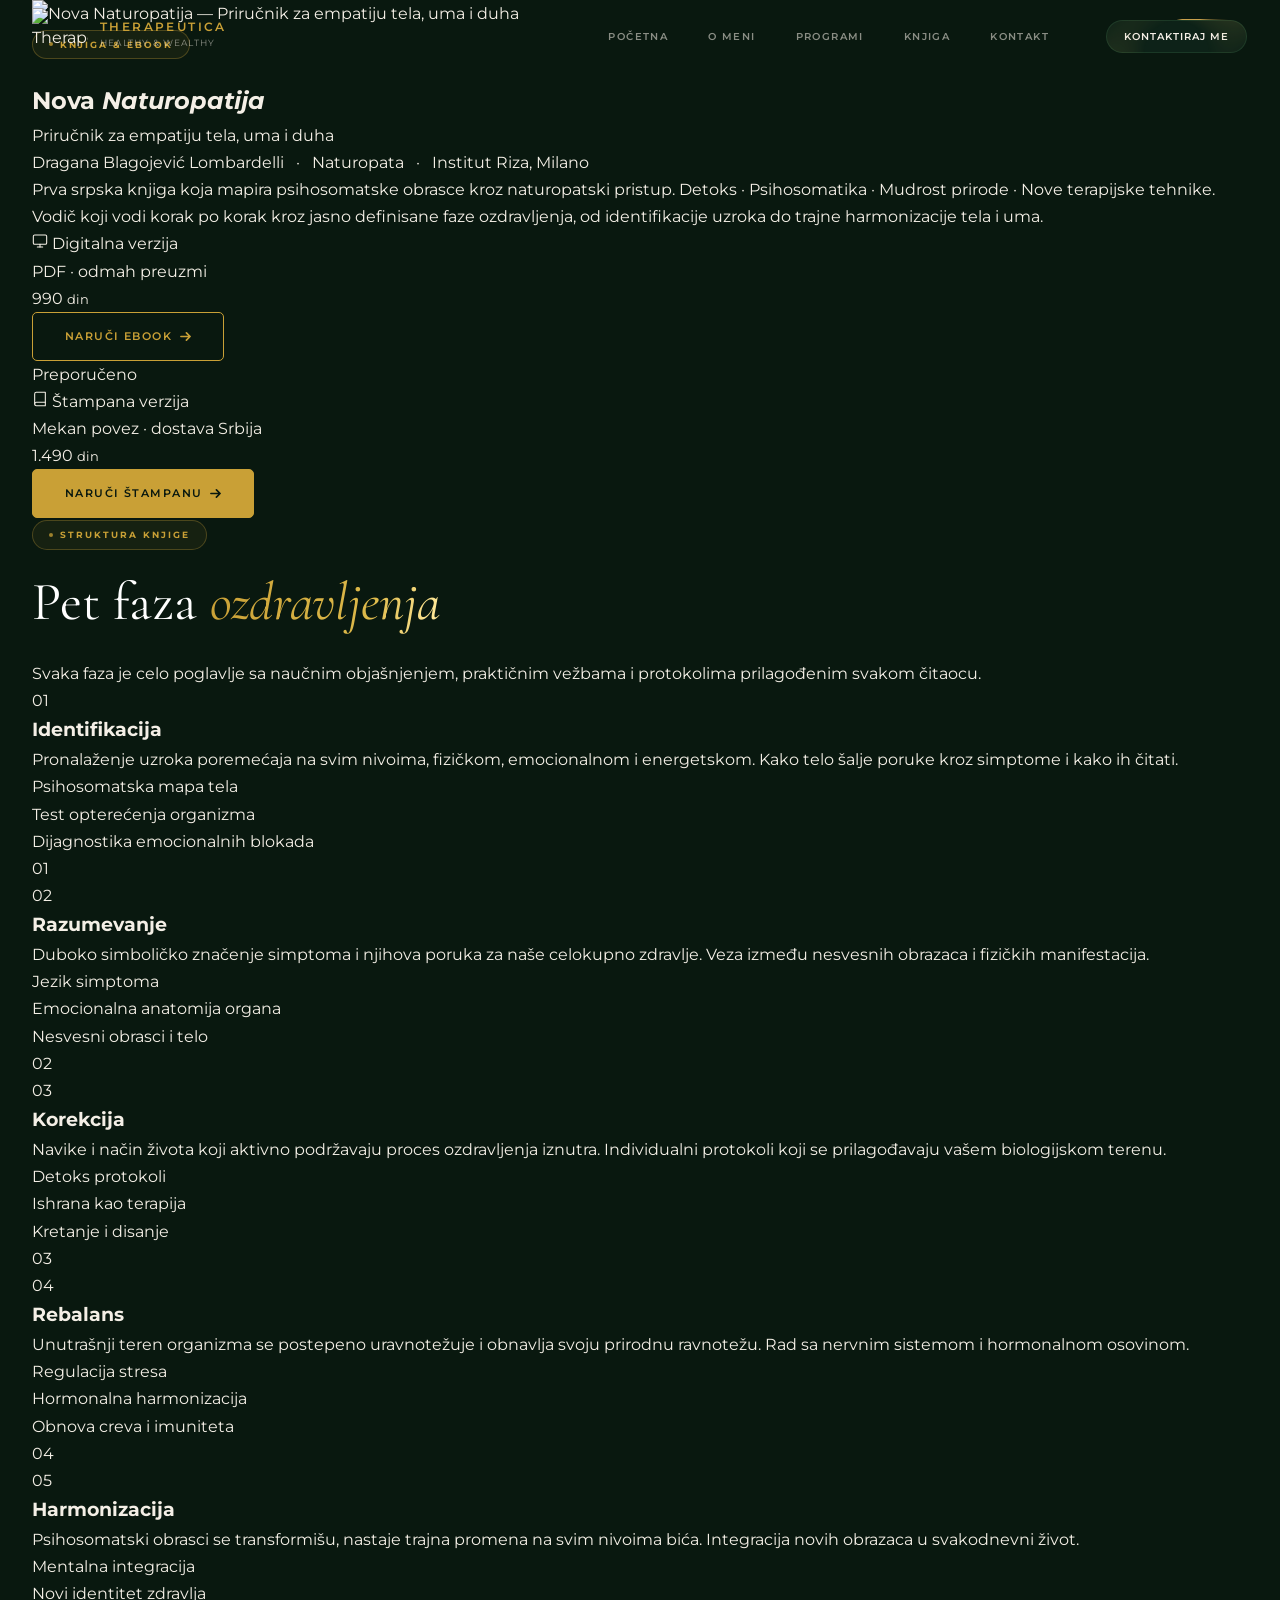
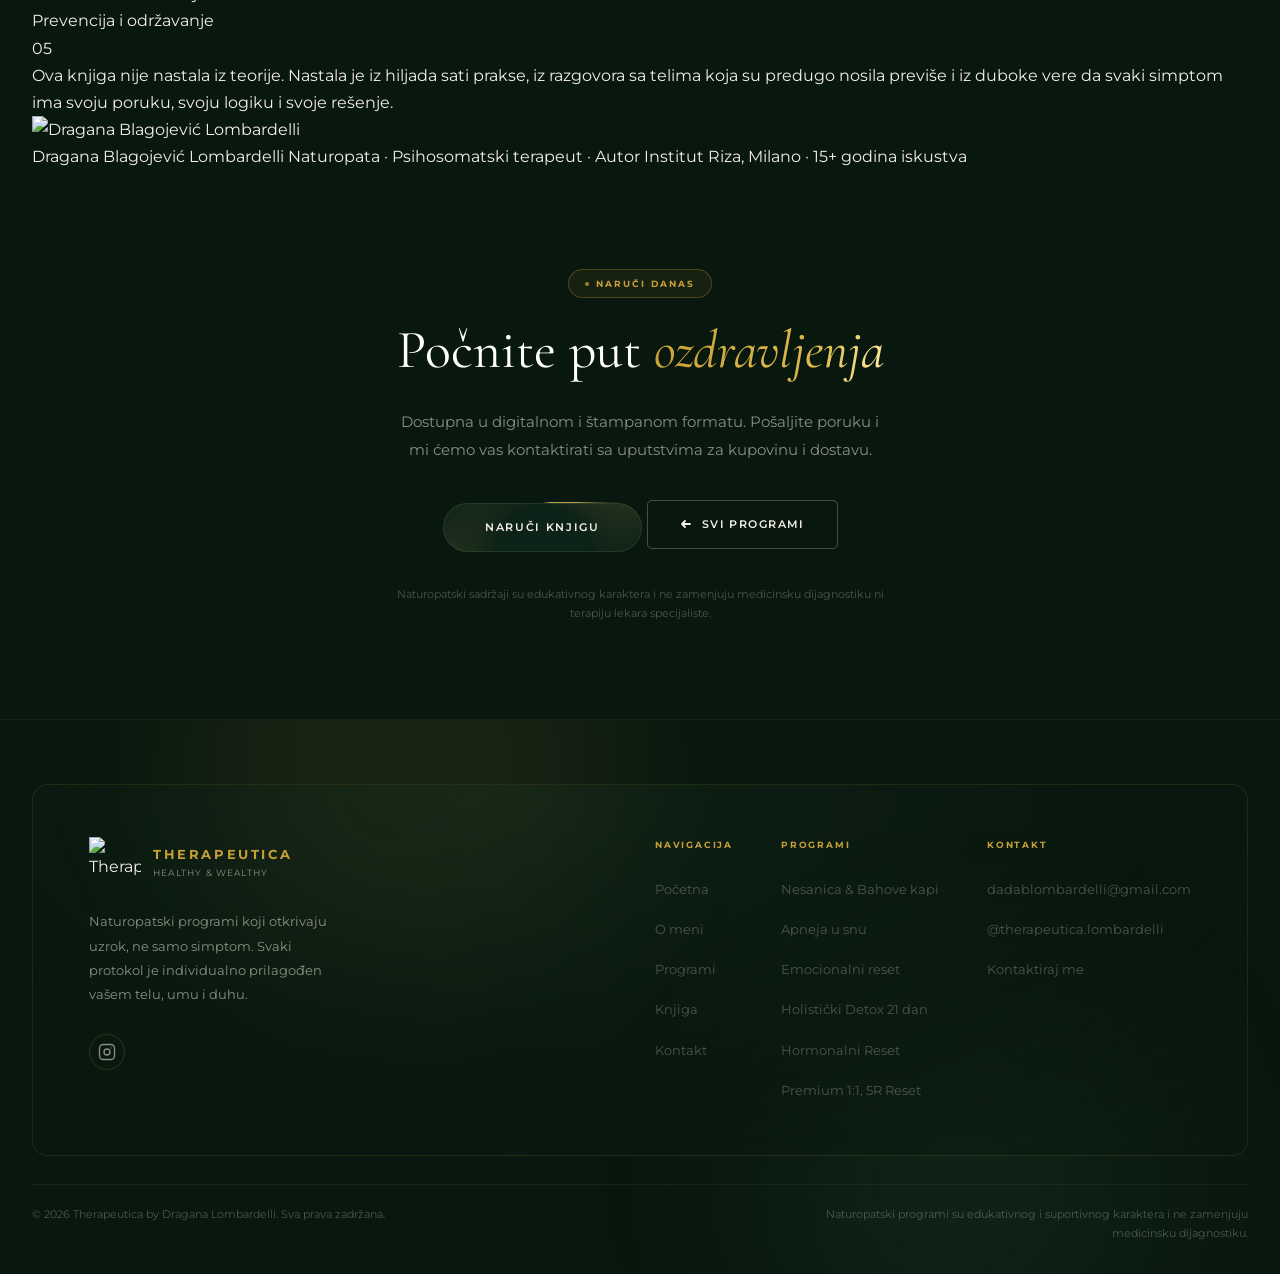
==== knjiga.html @ 49763561 "Delfi link za stampanu knjigu, CTA dugmad za zakazivanje seanse, staticni hero naslov - Dugme "Naruc" ====
<!DOCTYPE html>
<html lang="sr">
<head>
  <meta charset="UTF-8" />
  <meta name="viewport" content="width=device-width, initial-scale=1.0" />
  <title>Nova Naturopatija — Knjiga & Ebook | Therapeutica</title>
  <meta name="description" content="Nova Naturopatija — prva srpska knjiga o naturopatskom pristupu zdravlju. Priručnik za empatiju tela, uma i duha. Dostupna kao ebook (990 din) i štampana verzija (1490 din)." />
  <meta property="og:title" content="Nova Naturopatija — Knjiga & Ebook | Therapeutica" />
  <meta property="og:description" content="Prva srpska knjiga koja mapira psihosomatske obrasce kroz naturopatski pristup." />
  <meta property="og:image" content="assets/ebook-cover.png" />
  <link rel="preconnect" href="https://fonts.googleapis.com" />
  <link rel="preconnect" href="https://fonts.gstatic.com" crossorigin />
  <link href="https://fonts.googleapis.com/css2?family=Cormorant+Garamond:ital,wght@0,300;0,400;0,500;0,600;1,300;1,400;1,500&family=Montserrat:wght@300;400;500;600&display=swap" rel="stylesheet" />
  <link rel="stylesheet" href="css/style.css" />
  <link rel="stylesheet" href="css/knjiga.css" />
</head>
<body>

  <nav class="nav" id="nav">
    <div class="nav__inner">
      <a href="index.html" class="nav__brand">
        <img src="assets/logo.png" alt="Therapeutica" class="nav__logo" />
        <div class="nav__brand-text">
          <span class="nav__name">THERAPEUTICA</span>
          <span class="nav__sub">HEALTHY &amp; WEALTHY</span>
        </div>
      </a>
      <ul class="nav__links">
        <li><a href="index.html">Početna</a></li>
        <li><a href="o-meni.html">O meni</a></li>
        <li><a href="index.html#programi">Programi</a></li>
        <li><a href="knjiga.html" class="nav__active">Knjiga</a></li>
        <li><a href="kontakt.html">Kontakt</a></li>
      </ul>
      <a href="kontakt.html" class="btn--shiny nav__cta">
        <span>Kontaktiraj me</span>
        <svg class="btn-arr" width="12" height="12" viewBox="0 0 12 12" fill="none" stroke="currentColor" stroke-width="1.8" stroke-linecap="round" stroke-linejoin="round" aria-hidden="true"><path d="M1 6h10M7 2l4 4-4 4"/></svg>
      </a>
      <button class="hamburger" id="hamburger" aria-label="Otvori meni">
        <span></span><span></span><span></span>
      </button>
    </div>
    <div class="nav__mobile" id="mobileMenu">
      <ul>
        <li><a href="index.html">Početna</a></li>
        <li><a href="o-meni.html">O meni</a></li>
        <li><a href="index.html#programi">Programi</a></li>
        <li><a href="knjiga.html">Knjiga</a></li>
        <li><a href="kontakt.html">Kontakt</a></li>
      </ul>
      <a href="kontakt.html" class="btn--shiny" style="justify-content:center;width:100%;box-sizing:border-box;">
        <span>Kontaktiraj me</span>
        <svg class="btn-arr" width="12" height="12" viewBox="0 0 12 12" fill="none" stroke="currentColor" stroke-width="1.8" stroke-linecap="round" stroke-linejoin="round" aria-hidden="true"><path d="M1 6h10M7 2l4 4-4 4"/></svg>
      </a>
    </div>
  </nav>

  <!-- ══════════ HERO ══════════ -->
  <section class="knjiga-hero">
    <div class="knjiga-hero__bg" aria-hidden="true"></div>
    <div class="container">
      <div class="knjiga-hero__inner">

        <!-- Cover -->
        <div class="knjiga-hero__visual fade-up">
          <div class="knjiga-cover-wrap" id="knjigaCoverWrap">
            <div class="knjiga-cover-glow" aria-hidden="true"></div>
            <img src="assets/ebook-cover.png" alt="Nova Naturopatija — Priručnik za empatiju tela, uma i duha" class="knjiga-cover" />
            <div class="knjiga-cover-shine" aria-hidden="true"></div>
            <div class="knjiga-cover-spine" aria-hidden="true"></div>
          </div>
        </div>

        <!-- Text -->
        <div class="knjiga-hero__content fade-up">
          <span class="section-label">Knjiga &amp; Ebook</span>
          <h1 class="knjiga-hero__title">Nova <em>Naturopatija</em></h1>
          <p class="knjiga-hero__subtitle">Priručnik za empatiju tela, uma i duha</p>
          <p class="knjiga-hero__meta">Dragana Blagojević Lombardelli &ensp;·&ensp; Naturopata &ensp;·&ensp; Institut Riza, Milano</p>
          <p class="knjiga-hero__desc">
            Prva srpska knjiga koja mapira psihosomatske obrasce kroz naturopatski pristup.
            Detoks · Psihosomatika · Mudrost prirode · Nove terapijske tehnike.
            Vodič koji vodi korak po korak kroz jasno definisane faze ozdravljenja, od identifikacije uzroka do trajne harmonizacije tela i uma.
          </p>

          <div class="knjiga-hero__pricing">
            <div class="knjiga-price-card fade-up">
              <div class="knjiga-price-card__badge-empty"></div>
              <div class="knjiga-price-card__top">
                <svg width="16" height="16" viewBox="0 0 24 24" fill="none" stroke="currentColor" stroke-width="1.6" stroke-linecap="round" stroke-linejoin="round" aria-hidden="true"><rect x="2" y="3" width="20" height="14" rx="2"/><line x1="8" y1="21" x2="16" y2="21"/><line x1="12" y1="17" x2="12" y2="21"/></svg>
                <span>Digitalna verzija</span>
              </div>
              <div class="knjiga-price-card__format">PDF · odmah preuzmi</div>
              <div class="knjiga-price-card__amount">990 <small>din</small></div>
              <a href="kontakt.html" data-order="digital" class="btn btn--gold-outline">
                <span>Naruči ebook</span>
                <svg class="btn-arr" width="11" height="11" viewBox="0 0 12 12" fill="none" stroke="currentColor" stroke-width="1.8" stroke-linecap="round" stroke-linejoin="round"><path d="M1 6h10M7 2l4 4-4 4"/></svg>
              </a>
            </div>
            <div class="knjiga-price-card knjiga-price-card--print fade-up">
              <div class="knjiga-price-card__badge">Preporučeno</div>
              <div class="knjiga-price-card__top">
                <svg width="16" height="16" viewBox="0 0 24 24" fill="none" stroke="currentColor" stroke-width="1.6" stroke-linecap="round" stroke-linejoin="round" aria-hidden="true"><path d="M4 19.5A2.5 2.5 0 0 1 6.5 17H20"/><path d="M6.5 2H20v20H6.5A2.5 2.5 0 0 1 4 19.5v-15A2.5 2.5 0 0 1 6.5 2z"/></svg>
                <span>Štampana verzija</span>
              </div>
              <div class="knjiga-price-card__format">Mekan povez · dostava Srbija</div>
              <div class="knjiga-price-card__amount">1.490 <small>din</small></div>
              <a href="https://delfi.rs/knjige/242947-naturopatija-prirucnik-za-empatiju-tela-uma-i-duha-knjiga-delfi-knjizare.html" target="_blank" rel="noopener" class="btn btn--gold">
                <span>Naruči štampanu</span>
                <svg class="btn-arr" width="11" height="11" viewBox="0 0 12 12" fill="none" stroke="currentColor" stroke-width="1.8" stroke-linecap="round" stroke-linejoin="round"><path d="M1 6h10M7 2l4 4-4 4"/></svg>
              </a>
            </div>
          </div>
        </div>

      </div>
    </div>
  </section>

  <!-- ══════════ 5 FAZA ══════════ -->
  <section class="knjiga-phases">
    <div class="knjiga-phases__bg" aria-hidden="true"></div>
    <div class="container">
      <div class="knjiga-phases__head fade-up">
        <span class="section-label">Struktura knjige</span>
        <h2 class="section-h2">Pet faza <em>ozdravljenja</em></h2>
        <p class="knjiga-phases__desc">Svaka faza je celo poglavlje sa naučnim objašnjenjem, praktičnim vežbama i protokolima prilagođenim svakom čitaocu.</p>
      </div>
      <div class="knjiga-phases__grid">

        <div class="knjiga-phase-card fade-up">
          <div class="knjiga-phase-card__num">01</div>
          <div class="knjiga-phase-card__inner">
            <h3 class="knjiga-phase-card__title">Identifikacija</h3>
            <p class="knjiga-phase-card__desc">Pronalaženje uzroka poremećaja na svim nivoima, fizičkom, emocionalnom i energetskom. Kako telo šalje poruke kroz simptome i kako ih čitati.</p>
            <ul class="knjiga-phase-card__list">
              <li>Psihosomatska mapa tela</li>
              <li>Test opterećenja organizma</li>
              <li>Dijagnostika emocionalnih blokada</li>
            </ul>
          </div>
          <div class="knjiga-phase-card__wm" aria-hidden="true">01</div>
        </div>

        <div class="knjiga-phase-card fade-up">
          <div class="knjiga-phase-card__num">02</div>
          <div class="knjiga-phase-card__inner">
            <h3 class="knjiga-phase-card__title">Razumevanje</h3>
            <p class="knjiga-phase-card__desc">Duboko simboličko značenje simptoma i njihova poruka za naše celokupno zdravlje. Veza između nesvesnih obrazaca i fizičkih manifestacija.</p>
            <ul class="knjiga-phase-card__list">
              <li>Jezik simptoma</li>
              <li>Emocionalna anatomija organa</li>
              <li>Nesvesni obrasci i telo</li>
            </ul>
          </div>
          <div class="knjiga-phase-card__wm" aria-hidden="true">02</div>
        </div>

        <div class="knjiga-phase-card fade-up">
          <div class="knjiga-phase-card__num">03</div>
          <div class="knjiga-phase-card__inner">
            <h3 class="knjiga-phase-card__title">Korekcija</h3>
            <p class="knjiga-phase-card__desc">Navike i način života koji aktivno podržavaju proces ozdravljenja iznutra. Individualni protokoli koji se prilagođavaju vašem biologijskom terenu.</p>
            <ul class="knjiga-phase-card__list">
              <li>Detoks protokoli</li>
              <li>Ishrana kao terapija</li>
              <li>Kretanje i disanje</li>
            </ul>
          </div>
          <div class="knjiga-phase-card__wm" aria-hidden="true">03</div>
        </div>

        <div class="knjiga-phase-card fade-up">
          <div class="knjiga-phase-card__num">04</div>
          <div class="knjiga-phase-card__inner">
            <h3 class="knjiga-phase-card__title">Rebalans</h3>
            <p class="knjiga-phase-card__desc">Unutrašnji teren organizma se postepeno uravnotežuje i obnavlja svoju prirodnu ravnotežu. Rad sa nervnim sistemom i hormonalnom osovinom.</p>
            <ul class="knjiga-phase-card__list">
              <li>Regulacija stresa</li>
              <li>Hormonalna harmonizacija</li>
              <li>Obnova creva i imuniteta</li>
            </ul>
          </div>
          <div class="knjiga-phase-card__wm" aria-hidden="true">04</div>
        </div>

        <div class="knjiga-phase-card fade-up">
          <div class="knjiga-phase-card__num">05</div>
          <div class="knjiga-phase-card__inner">
            <h3 class="knjiga-phase-card__title">Harmonizacija</h3>
            <p class="knjiga-phase-card__desc">Psihosomatski obrasci se transformišu, nastaje trajna promena na svim nivoima bića. Integracija novih obrazaca u svakodnevni život.</p>
            <ul class="knjiga-phase-card__list">
              <li>Mentalna integracija</li>
              <li>Novi identitet zdravlja</li>
              <li>Prevencija i održavanje</li>
            </ul>
          </div>
          <div class="knjiga-phase-card__wm" aria-hidden="true">05</div>
        </div>

      </div>
    </div>
  </section>

  <!-- ══════════ O AUTORKI ══════════ -->
  <section class="knjiga-author">
    <div class="container">
      <div class="knjiga-author__inner fade-up">
        <div class="knjiga-author__quote">
          <p>Ova knjiga nije nastala iz teorije. Nastala je iz hiljada sati prakse, iz razgovora sa telima koja su predugo nosila previše i iz duboke vere da svaki simptom ima svoju poruku, svoju logiku i svoje rešenje.</p>
          <div class="knjiga-author__sig">
            <img src="assets/dragana.jpg" alt="Dragana Blagojević Lombardelli" class="knjiga-author__avatar" />
            <span class="knjiga-author__name">Dragana Blagojević Lombardelli</span>
            <span class="knjiga-author__role">Naturopata · Psihosomatski terapeut · Autor</span>
            <span class="knjiga-author__place">Institut Riza, Milano · 15+ godina iskustva</span>
          </div>
        </div>
      </div>
    </div>
  </section>

  <!-- ══════════ CTA ══════════ -->
  <section class="prog-cta">
    <div class="container">
      <div class="prog-cta__inner fade-up">
        <span class="section-label">Naruči danas</span>
        <h2 class="section-h2">Počnite put <em>ozdravljenja</em></h2>
        <p class="prog-cta__desc">Dostupna u digitalnom i štampanom formatu. Pošaljite poruku i mi ćemo vas kontaktirati sa uputstvima za kupovinu i dostavu.</p>
        <div class="knjiga-cta__btns">
          <a href="kontakt.html" data-order="digital" class="btn--shiny btn--shiny--cta">
            <span>Naruči knjigu</span>
            <svg class="btn-arr" width="12" height="12" viewBox="0 0 12 12" fill="none" stroke="currentColor" stroke-width="1.8" stroke-linecap="round" stroke-linejoin="round" aria-hidden="true"><path d="M1 6h10M7 2l4 4-4 4"/></svg>
          </a>
          <a href="index.html#programi" class="btn btn--ghost">
            <svg width="14" height="14" viewBox="0 0 14 14" fill="none" stroke="currentColor" stroke-width="1.8" stroke-linecap="round" stroke-linejoin="round"><path d="M10 7H2M5 4L2 7l3 3"/></svg>
            Svi programi
          </a>
        </div>
        <p class="prog-cta__disclaimer">Naturopatski sadržaji su edukativnog karaktera i ne zamenjuju medicinsku dijagnostiku ni terapiju lekara specijaliste.</p>
      </div>
    </div>
  </section>

  <footer class="footer">
    <div class="footer__blob footer__blob--1" aria-hidden="true"></div>
    <div class="footer__blob footer__blob--2" aria-hidden="true"></div>
    <div class="container">
      <div class="footer__glass fade-up">
        <div class="footer__brand-col">
          <a href="index.html" class="footer__brand-link">
            <img src="assets/logo.png" alt="Therapeutica" class="footer__logo" />
            <div>
              <p class="footer__brand-name">THERAPEUTICA</p>
              <p class="footer__brand-tag">HEALTHY &amp; WEALTHY</p>
            </div>
          </a>
          <p class="footer__desc">Naturopatski programi koji otkrivaju uzrok, ne samo simptom. Svaki protokol je individualno prilagođen vašem telu, umu i duhu.</p>
          <div class="footer__socials">
            <a href="https://instagram.com/therapeutica.lombardelli" target="_blank" rel="noopener" aria-label="Instagram">
              <svg width="18" height="18" viewBox="0 0 24 24" fill="none" stroke="currentColor" stroke-width="1.8" stroke-linecap="round" stroke-linejoin="round"><rect x="2" y="2" width="20" height="20" rx="5"/><circle cx="12" cy="12" r="4"/><circle cx="17.5" cy="6.5" r="0.8" fill="currentColor" stroke="none"/></svg>
            </a>
          </div>
        </div>
        <nav class="footer__nav">
          <div class="footer__col">
            <h5>Navigacija</h5>
            <ul>
              <li><a href="index.html">Početna</a></li>
              <li><a href="o-meni.html">O meni</a></li>
              <li><a href="index.html#programi">Programi</a></li>
              <li><a href="knjiga.html">Knjiga</a></li>
              <li><a href="kontakt.html">Kontakt</a></li>
            </ul>
          </div>
          <div class="footer__col">
            <h5>Programi</h5>
            <ul>
              <li><a href="programi/nesanica-bahove-kapi.html">Nesanica &amp; Bahove kapi</a></li>
              <li><a href="programi/apneja-u-snu.html">Apneja u snu</a></li>
              <li><a href="programi/emocionalni-reset.html">Emocionalni reset</a></li>
              <li><a href="programi/holisticki-detox-21-dan.html">Holistički Detox 21 dan</a></li>
              <li><a href="programi/hormonalni-reset.html">Hormonalni Reset</a></li>
              <li><a href="programi/premium-1na1-5r-reset.html">Premium 1:1, 5R Reset</a></li>
            </ul>
          </div>
          <div class="footer__col">
            <h5>Kontakt</h5>
            <ul>
              <li><a href="mailto:dadablombardelli@gmail.com">dadablombardelli@gmail.com</a></li>
              <li><a href="https://instagram.com/therapeutica.lombardelli" target="_blank" rel="noopener">@therapeutica.lombardelli</a></li>
              <li><a href="kontakt.html">Kontaktiraj me</a></li>
            </ul>
          </div>
        </nav>
      </div>
      <div class="footer__bottom">
        <p>© 2026 Therapeutica by Dragana Lombardelli. Sva prava zadržana.</p>
        <p class="footer__note">Naturopatski programi su edukativnog i suportivnog karaktera i ne zamenjuju medicinsku dijagnostiku.</p>
      </div>
    </div>
  </footer>

  <!-- ══════════ ORDER MODAL ══════════ -->
  <div id="orderModal" class="order-modal" role="dialog" aria-modal="true" aria-label="Naruči knjigu" aria-hidden="true">
    <div class="order-modal__overlay" id="orderOverlay"></div>
    <div class="order-modal__wrap">
      <div class="order-modal__card" id="orderCard">
        <div class="order-modal__grid" aria-hidden="true"></div>
        <span class="order-corner order-corner--tl" aria-hidden="true"></span>
        <span class="order-corner order-corner--tr" aria-hidden="true"></span>
        <span class="order-corner order-corner--br" aria-hidden="true"></span>
        <span class="order-corner order-corner--bl" aria-hidden="true"></span>
        <div class="order-beams" aria-hidden="true">
          <span class="order-beam order-beam--t"></span>
          <span class="order-beam order-beam--r"></span>
          <span class="order-beam order-beam--b"></span>
          <span class="order-beam order-beam--l"></span>
        </div>
        <button class="order-modal__close" id="orderClose" aria-label="Zatvori">
          <svg width="14" height="14" viewBox="0 0 14 14" fill="none" stroke="currentColor" stroke-width="2" stroke-linecap="round"><path d="M1 1l12 12M13 1L1 13"/></svg>
        </button>
        <div class="order-modal__logo-wrap" aria-hidden="true">
          <img src="assets/logo.png" alt="" />
        </div>
        <div class="order-modal__head">
          <h3 class="order-modal__title">Naruči Knjigu</h3>
          <p class="order-modal__sub">Unesite email, poslaćemo uputstva za plaćanje u roku od 24h.</p>
        </div>
        <div class="order-format" id="orderFormat">
          <button class="order-format__opt order-format__opt--active" data-fmt="digital" type="button">Ebook<em>990 din</em></button>
          <button class="order-format__opt" data-fmt="print" type="button">Štampana<em>1.490 din</em></button>
        </div>
        <form class="order-form" id="orderForm" novalidate>
          <div class="order-field">
            <div class="order-field__icon">
              <svg width="15" height="15" viewBox="0 0 24 24" fill="none" stroke="currentColor" stroke-width="1.8" stroke-linecap="round" stroke-linejoin="round"><path d="M4 4h16c1.1 0 2 .9 2 2v12c0 1.1-.9 2-2 2H4c-1.1 0-2-.9-2-2V6c0-1.1.9-2 2-2z"/><polyline points="22,6 12,13 2,6"/></svg>
            </div>
            <input type="email" id="orderEmail" placeholder="Vaša email adresa" autocomplete="email" required />
          </div>
          <p class="order-error" id="orderError" hidden>Molimo unesite validnu email adresu.</p>
          <button type="submit" class="order-submit" id="orderSubmit">
            <span class="order-submit__shimmer" aria-hidden="true"></span>
            <span class="order-submit__text">Naruči</span>
            <svg class="order-submit__arrow" width="14" height="14" viewBox="0 0 12 12" fill="none" stroke="currentColor" stroke-width="1.8" stroke-linecap="round" stroke-linejoin="round" aria-hidden="true"><path d="M1 6h10M7 2l4 4-4 4"/></svg>
            <span class="order-submit__spinner" aria-hidden="true" hidden></span>
          </button>
        </form>
        <div class="order-success" id="orderSuccess" hidden>
          <div class="order-success__icon">
            <svg width="26" height="26" viewBox="0 0 24 24" fill="none" stroke="currentColor" stroke-width="2.2" stroke-linecap="round" stroke-linejoin="round"><polyline points="20 6 9 17 4 12"/></svg>
          </div>
          <h4 class="order-success__title">Narudžbina primljena!</h4>
          <p class="order-success__msg">Poslaćemo vam uputstva za plaćanje na unetoj email adresi u roku od 24h.</p>
        </div>
      </div>
    </div>
  </div>

  <script src="js/main.js"></script>
  <script>
    // Cover 3D tilt for knjiga hero
    (function() {
      var wrap = document.getElementById('knjigaCoverWrap');
      if (!wrap) return;
      wrap.addEventListener('mouseenter', function() { wrap.classList.add('is-hovered'); });
      wrap.addEventListener('mouseleave', function() {
        wrap.classList.remove('is-hovered');
        wrap.style.setProperty('--kc-tilt-x', '2deg');
        wrap.style.setProperty('--kc-tilt-y', '-8deg');
      });
      wrap.addEventListener('mousemove', function(e) {
        var r = wrap.getBoundingClientRect();
        var xPct = (e.clientX - r.left) / r.width;
        var yPct = (e.clientY - r.top)  / r.height;
        wrap.style.setProperty('--kc-tilt-x', ((yPct - 0.5) * -14).toFixed(2) + 'deg');
        wrap.style.setProperty('--kc-tilt-y', (((xPct - 0.5) * 16) - 8).toFixed(2) + 'deg');
      });

      // Phase cards on knjiga page
      var cards = Array.from(document.querySelectorAll('.knjiga-phase-card'));
      cards.forEach(function(card) {
        card.addEventListener('mouseenter', function() { card.classList.add('is-hovered'); });
        card.addEventListener('mouseleave', function() {
          card.classList.remove('is-hovered');
          card.style.setProperty('--kp-tilt-x', '0deg');
          card.style.setProperty('--kp-tilt-y', '0deg');
        });
        card.addEventListener('mousemove', function(e) {
          var r = card.getBoundingClientRect();
          var xPct = (e.clientX - r.left) / r.width;
          var yPct = (e.clientY - r.top)  / r.height;
          card.style.setProperty('--kp-gx', (xPct * 100).toFixed(1) + '%');
          card.style.setProperty('--kp-gy', (yPct * 100).toFixed(1) + '%');
          card.style.setProperty('--kp-tilt-x', ((yPct - 0.5) * -8).toFixed(2) + 'deg');
          card.style.setProperty('--kp-tilt-y', ((xPct - 0.5) *  9).toFixed(2) + 'deg');
        });
      });
    })();
  </script>

</body>
</html>
---- css/style.css ----
/* ═══════════════════════════════════════════════════════════
   THERAPEUTICA — Main Stylesheet
   Dark forest green + gold premium wellness aesthetic
═══════════════════════════════════════════════════════════ */

:root {
  --dark:        #09180f;
  --dark-2:      #0d2018;
  --dark-3:      #122a1e;
  --green:       #1a3826;
  --gold:        #c9a036;
  --gold-lt:     #ddb94a;
  --gold-dim:    rgba(201, 160, 54, 0.15);
  --white:       #ffffff;
  --warm:        #f4efe6;
  --muted:       rgba(244, 239, 230, 0.55);
  --muted-2:     rgba(244, 239, 230, 0.28);

  --serif: 'Cormorant Garamond', Georgia, serif;
  --sans:  'Montserrat', system-ui, sans-serif;

  --nav-h:   72px;
  --r:       5px;
  --ease:    0.3s ease;
  --max-w:   1300px;
}

/* ── Reset ─────────────────────────────────── */
*, *::before, *::after { box-sizing: border-box; margin: 0; padding: 0; }
html { scroll-behavior: smooth; }
body {
  font-family: var(--sans);
  font-size: 16px;
  line-height: 1.7;
  color: var(--warm);
  background: var(--dark);
  -webkit-font-smoothing: antialiased;
}
img    { display: block; max-width: 100%; }
a      { text-decoration: none; color: inherit; }
ul     { list-style: none; }
button { font-family: var(--sans); border: none; background: none; cursor: pointer; }
input, textarea, select { font-family: var(--sans); }

/* ── Utilities ─────────────────────────────── */
.container {
  max-width: var(--max-w);
  margin: 0 auto;
  padding: 0 32px;
}

.section-label {
  display: inline-flex;
  align-items: center;
  gap: 7px;
  padding: 6px 16px;
  font-size: 9px;
  font-weight: 700;
  letter-spacing: 0.22em;
  text-transform: uppercase;
  color: var(--gold);
  margin-bottom: 22px;
  background: rgba(201,160,54,0.07);
  border: 1px solid rgba(201,160,54,0.3);
  border-radius: 100px;
  position: relative;
  overflow: hidden;
}
.section-label::before {
  content: '';
  display: block;
  width: 4px;
  height: 4px;
  border-radius: 50%;
  background: var(--gold);
  flex-shrink: 0;
  opacity: 0.75;
}
.section-label::after {
  content: '';
  position: absolute;
  top: 0; left: -80%;
  width: 55%;
  height: 100%;
  background: linear-gradient(90deg, transparent, rgba(201,160,54,0.22), transparent);
  animation: label-sweep 4.5s linear infinite;
  pointer-events: none;
}
@keyframes label-sweep {
  from { left: -80%; }
  to   { left: 130%; }
}

.section-h2 {
  font-family: var(--serif);
  font-weight: 400;
  font-size: clamp(38px, 4.2vw, 56px);
  line-height: 1.12;
  color: var(--white);
  margin-bottom: 28px;
}

@keyframes gold-shimmer {
  0%   { background-position: -200% center; }
  100% { background-position: 200% center; }
}
.section-h2 em {
  font-style: italic;
  background: linear-gradient(
    105deg,
    var(--gold) 0%,
    var(--gold-lt) 36%,
    #ffe899 50%,
    var(--gold-lt) 64%,
    var(--gold) 100%
  );
  background-size: 200% auto;
  -webkit-background-clip: text;
  background-clip: text;
  -webkit-text-fill-color: transparent;
  color: var(--gold);
  animation: gold-shimmer 4s linear infinite;
  padding-bottom: 0.08em;
  display: inline;
}
/* Preserve kontakt hover swap */
.kontakt__heading em {
  background: none;
  -webkit-text-fill-color: unset;
  color: var(--gold);
  animation: none;
}

.section-desc {
  font-size: 14px;
  color: var(--muted);
  max-width: 560px;
  line-height: 1.85;
}

.section-header { margin-bottom: 64px; }
.section-header--center { text-align: center; }
.section-header--center .section-label { display: inline-flex; }
.section-header--center .section-desc { margin: 0 auto; }

/* ── Buttons ───────────────────────────────── */
.btn {
  display: inline-flex;
  align-items: center;
  gap: 8px;
  padding: 14px 32px;
  font-size: 11px;
  font-weight: 600;
  letter-spacing: 0.13em;
  text-transform: uppercase;
  border-radius: var(--r);
  transition: var(--ease);
  cursor: pointer;
  white-space: nowrap;
}
.btn--gold {
  background: var(--gold);
  color: var(--dark);
  border: 1px solid var(--gold);
}
.btn--gold:hover {
  background: var(--gold-lt);
  border-color: var(--gold-lt);
  transform: translateY(-2px);
  box-shadow: 0 10px 28px rgba(201,160,54,0.28);
}
.btn--gold:hover .btn-arrow { transform: translateX(5px); }

/* Cursor-tracking glow button */
.btn--glow {
  position: relative;
  isolation: isolate;
  overflow: hidden;
}
.btn--glow::before {
  content: '';
  position: absolute;
  width: 180px;
  height: 180px;
  border-radius: 50%;
  background: radial-gradient(circle, rgba(255,222,100,0.38) 0%, rgba(232,197,109,0.18) 35%, transparent 70%);
  transform: translate(-50%, -50%);
  left: var(--gx, 50%);
  top: var(--gy, 50%);
  opacity: 0;
  transition: opacity 0.25s ease;
  pointer-events: none;
  z-index: 0;
}
.btn--glow:hover::before { opacity: 1; }
.btn--glow > * { position: relative; z-index: 1; }
.btn--ghost {
  background: transparent;
  color: var(--warm);
  border: 1px solid rgba(244,239,230,0.25);
}
.btn--ghost:hover { border-color: var(--gold); color: var(--gold); }
.btn--gold-outline {
  position: relative;
  overflow: hidden;
  background: transparent;
  color: var(--gold);
  border: 1px solid var(--gold);
  transition: color 0.35s ease, box-shadow 0.35s ease, transform 0.25s ease;
}
.btn--gold-outline::before {
  content: '';
  position: absolute;
  top: 0; left: -100%;
  width: 100%; height: 100%;
  background: linear-gradient(90deg, transparent, rgba(201,160,54,0.18), transparent);
  transition: left 0.55s ease;
}
.btn--gold-outline:hover::before { left: 100%; }
.btn--gold-outline > * { position: relative; z-index: 1; }
.btn--gold-outline:hover {
  background: rgba(201,160,54,0.08);
  color: var(--gold-lt);
  box-shadow: 0 0 28px rgba(201,160,54,0.22), inset 0 0 0 1px rgba(201,160,54,0.4);
  transform: scale(1.04);
}
.btn--gold-outline:hover .btn-arrow { transform: translateX(5px); }
.btn--sm   { padding: 10px 22px; font-size: 10px; }
.btn--full { width: 100%; justify-content: center; }

/* Gradient glow button */
.btn--gradient {
  position: relative;
  overflow: hidden;
  background: var(--dark-3);
  color: var(--white);
  border: 1px solid rgba(255,255,255,0.08);
  transition: transform 0.25s ease, box-shadow 0.4s ease;
}
.btn--gradient::before {
  content: '';
  position: absolute;
  inset: -2px;
  background: linear-gradient(135deg, #1a6b40 0%, #c9a036 55%, #e8c96d 100%);
  opacity: 0.42;
  filter: blur(7px);
  border-radius: var(--r);
  transition: opacity 0.45s ease;
}
.btn--gradient:hover::before { opacity: 0.78; }
.btn--gradient:hover {
  transform: scale(1.05);
  box-shadow: 0 12px 36px rgba(201,160,54,0.25);
  color: var(--white);
}
.btn--gradient > * { position: relative; z-index: 1; }
.btn-arrow { transition: transform 0.25s ease; flex-shrink: 0; }
.btn--gradient:hover .btn-arrow { transform: translateX(5px); }

/* ── Hero load-in animations ───────────────── */
@keyframes hero-slide-up {
  from { opacity: 0; transform: translateY(32px); }
  to   { opacity: 1; transform: translateY(0); }
}
@keyframes hero-fade-in {
  from { opacity: 0; transform: scale(0.97) translateY(16px); }
  to   { opacity: 1; transform: scale(1) translateY(0); }
}

.hero-load-1 { animation: hero-slide-up 0.7s cubic-bezier(0.16,1,0.3,1) 0.1s both; }
.hero-load-2 { animation: hero-slide-up 0.8s cubic-bezier(0.16,1,0.3,1) 0.28s both; }
.hero-load-3 { animation: hero-slide-up 0.7s cubic-bezier(0.16,1,0.3,1) 0.48s both; }
.hero-load-4 { animation: hero-slide-up 0.7s cubic-bezier(0.16,1,0.3,1) 0.64s both; }
.hero-load-5 { animation: hero-slide-up 0.7s cubic-bezier(0.16,1,0.3,1) 0.82s both; }
.hero-load-photo { animation: hero-fade-in 1s cubic-bezier(0.16,1,0.3,1) 0.35s both; }
.hero-load-2b   { animation: hero-slide-up 0.8s cubic-bezier(0.16,1,0.3,1) 0.38s both; }

/* ── Scroll reveal animations ──────────────── */
.fade-up {
  opacity: 0;
  transform: translateY(32px);
  transition: opacity 0.72s cubic-bezier(0.16,1,0.3,1),
              transform 0.72s cubic-bezier(0.16,1,0.3,1);
}
.fade-up.in { opacity: 1; transform: translateY(0); }

/* Stagger siblings */
.fade-up.in:nth-child(2) { transition-delay: 0.1s; }
.fade-up.in:nth-child(3) { transition-delay: 0.2s; }
.fade-up.in:nth-child(4) { transition-delay: 0.3s; }
.fade-up.in:nth-child(5) { transition-delay: 0.4s; }
.fade-up.in:nth-child(6) { transition-delay: 0.5s; }

/* ═══════════════════════════ NAV ══════════════════════════ */
.nav {
  position: fixed;
  top: 0; left: 0; right: 0;
  z-index: 200;
  height: var(--nav-h);
  transition: background 0.4s, box-shadow 0.4s;
}
.nav.scrolled {
  background: rgba(9, 24, 15, 0.96);
  box-shadow: 0 1px 0 rgba(255,255,255,0.04), 0 8px 32px rgba(0,0,0,0.5);
  backdrop-filter: blur(20px);
}

/* ── Tubelight pill when scrolled ── */
.nav.scrolled .nav__links {
  background: rgba(11, 28, 18, 0.72);
  border-color: rgba(201, 160, 76, 0.24);
  box-shadow:
    inset 0 1px 0 rgba(201,160,76,0.07),
    0 8px 40px rgba(0,0,0,0.35);
}
.nav.scrolled .nav__links a { color: rgba(245, 240, 232, 0.68); }
.nav.scrolled .nav__links a:hover {
  color: var(--gold);
  background: rgba(201, 160, 76, 0.09);
}
.nav.scrolled .nav__links a.nav-active {
  color: var(--gold);
  background: rgba(201, 160, 76, 0.12);
}

/* ── Lamp indicator ── */
.nav-lamp {
  position: absolute;
  top: 0;
  left: 50%;
  transform: translateX(-50%);
  pointer-events: none;
  z-index: 10;
  opacity: 0;
  transition:
    left 0.48s cubic-bezier(0.34, 1.56, 0.64, 1),
    opacity 0.4s ease;
}
.nav.scrolled .nav-lamp { opacity: 1; }

/* Glowing bar */
.nav-lamp__bar {
  display: block;
  position: absolute;
  top: -2px;
  left: 50%;
  transform: translateX(-50%);
  width: 32px;
  height: 3px;
  background: linear-gradient(to right,
    rgba(201,160,76,0.5),
    #e8c96d 35%,
    #c9a04c 65%,
    rgba(201,160,76,0.5));
  border-radius: 0 0 4px 4px;
  animation: lampPulse 2.8s ease-in-out infinite alternate;
}
@keyframes lampPulse {
  from { box-shadow: 0 0 8px 1px rgba(201,160,76,0.55), 0 0 3px rgba(232,201,109,0.7); }
  to   { box-shadow: 0 0 20px 4px rgba(201,160,76,0.80), 0 0 8px rgba(232,201,109,1.0); }
}

/* Wide outer halo */
.nav-lamp__g1 {
  display: block;
  position: absolute;
  top: -16px; left: 50%;
  transform: translateX(-50%);
  width: 70px; height: 32px;
  background: radial-gradient(ellipse at 50% 100%, rgba(201,160,76,0.20) 0%, transparent 70%);
  filter: blur(10px);
}
/* Mid glow */
.nav-lamp__g2 {
  display: block;
  position: absolute;
  top: -8px; left: 50%;
  transform: translateX(-50%);
  width: 38px; height: 20px;
  background: radial-gradient(ellipse at 50% 100%, rgba(201,160,76,0.35) 0%, transparent 70%);
  filter: blur(6px);
}
/* Hot core */
.nav-lamp__g3 {
  display: block;
  position: absolute;
  top: 0; left: 50%;
  transform: translateX(-50%);
  width: 18px; height: 10px;
  background: rgba(232,201,109,0.45);
  border-radius: 50%;
  filter: blur(3px);
}
/* Downward light cone */
.nav-lamp__cone {
  display: block;
  position: absolute;
  top: 3px; left: 50%;
  transform: translateX(-50%);
  width: 48px; height: 32px;
  background: linear-gradient(to bottom,
    rgba(201,160,76,0.14) 0%,
    rgba(201,160,76,0.04) 60%,
    transparent 100%);
  clip-path: polygon(28% 0%, 72% 0%, 100% 100%, 0% 100%);
}

.nav__inner {
  max-width: var(--max-w);
  margin: 0 auto;
  padding: 0 32px;
  height: 100%;
  display: flex;
  align-items: center;
  gap: 0;
}

.nav__brand {
  display: flex;
  align-items: center;
  gap: 12px;
  flex-shrink: 0;
  margin-right: auto;
}
.nav__logo { width: 56px; height: 56px; object-fit: contain; }
.nav__brand-text { display: flex; flex-direction: column; }
.nav__name {
  font-size: 12px;
  font-weight: 600;
  letter-spacing: 0.2em;
  color: var(--gold);
  line-height: 1;
}
.nav__sub {
  font-size: 8.5px;
  letter-spacing: 0.14em;
  color: var(--muted);
  margin-top: 3px;
}

.nav__links {
  display: flex;
  gap: 0;
  margin-right: 32px;
  padding: 3px;
  border: 1px solid transparent;
  border-radius: 360px;
  position: relative;
  overflow: visible;
  transition:
    background 0.5s ease,
    border-color 0.5s ease,
    box-shadow 0.45s ease;
}
.nav__links li { display: flex; align-items: stretch; }
.nav__links a {
  display: flex;
  align-items: center;
  padding: 7px 20px;
  border-radius: 360px;
  font-size: 10px;
  font-weight: 600;
  letter-spacing: 0.14em;
  text-transform: uppercase;
  color: var(--muted);
  text-decoration: none;
  white-space: nowrap;
  transition: color 0.25s ease, background 0.25s ease;
}
.nav__links a:hover { color: var(--warm); }

.hamburger {
  display: none;
  flex-direction: column;
  gap: 5px;
  padding: 6px;
}
.hamburger span {
  display: block;
  width: 22px;
  height: 1.5px;
  background: var(--warm);
  transition: var(--ease);
}
.hamburger.open span:nth-child(1) { transform: rotate(45deg) translate(4.5px, 4.5px); }
.hamburger.open span:nth-child(2) { opacity: 0; }
.hamburger.open span:nth-child(3) { transform: rotate(-45deg) translate(4.5px, -4.5px); }

.nav__mobile {
  display: none;
  position: fixed;
  top: var(--nav-h);
  left: 0; right: 0;
  background: rgba(9,24,15,0.98);
  backdrop-filter: blur(20px);
  padding: 36px 44px;
  border-top: 1px solid rgba(255,255,255,0.05);
  box-shadow: 0 24px 48px rgba(0,0,0,0.5);
}
.nav__mobile.open { display: block; }
.nav__mobile ul {
  display: flex;
  flex-direction: column;
  gap: 22px;
  margin-bottom: 32px;
}
.nav__mobile ul a {
  font-size: 13px;
  font-weight: 600;
  letter-spacing: 0.1em;
  text-transform: uppercase;
  color: var(--warm);
}

/* ═══════════════════════════ HERO ══════════════════════════ */
.hero {
  min-height: 100vh;
  display: flex;
  flex-direction: column;
  justify-content: center;
  padding-top: var(--nav-h);
  position: relative;
  overflow: clip;
}

/* Animated orb background */
.hero__bg {
  position: absolute;
  inset: 0;
  pointer-events: none;
  overflow: hidden;
}

.hero__orb {
  position: absolute;
  border-radius: 50%;
  will-change: transform;
  transform: translateZ(0);
}

/* Orb 1 — dominant right-side green mass */
.hero__orb--1 {
  width: 75%;
  height: 120%;
  top: -20%;
  right: -12%;
  background: radial-gradient(ellipse at 40% 45%,
    rgba(34,100,60,0.95) 0%,
    rgba(22,72,42,0.75) 28%,
    rgba(14,48,28,0.45) 55%,
    transparent 75%);
  filter: blur(90px);
  animation: orb1 20s ease-in-out infinite alternate;
}

/* Orb 2 — bottom-left counter-glow */
.hero__orb--2 {
  width: 58%;
  height: 85%;
  bottom: -22%;
  left: -10%;
  background: radial-gradient(ellipse at 55% 40%,
    rgba(16,58,34,0.92) 0%,
    rgba(10,40,22,0.65) 40%,
    transparent 72%);
  filter: blur(100px);
  animation: orb2 26s ease-in-out infinite alternate;
}

/* Orb 3 — central gold accent */
.hero__orb--3 {
  width: 40%;
  height: 60%;
  top: 22%;
  left: 26%;
  background: radial-gradient(ellipse at center,
    rgba(201,160,54,0.14) 0%,
    rgba(180,140,40,0.06) 50%,
    transparent 72%);
  filter: blur(75px);
  animation: orb3 18s ease-in-out infinite alternate;
}

/* Orb 4 — top-left deep green shadow */
.hero__orb--4 {
  width: 34%;
  height: 50%;
  top: -8%;
  left: 14%;
  background: radial-gradient(ellipse at center,
    rgba(22,68,40,0.72) 0%,
    rgba(12,42,24,0.4) 55%,
    transparent 75%);
  filter: blur(80px);
  animation: orb4 22s ease-in-out infinite alternate;
}

@keyframes orb1 {
  0%   { transform: translate(0,     0)    scale(1);    }
  30%  { transform: translate(-12%,  8%)   scale(1.18); }
  65%  { transform: translate(-5%,  18%)   scale(0.9);  }
  100% { transform: translate(-10%,  12%)  scale(1.14); }
}
@keyframes orb2 {
  0%   { transform: translate(0,    0)    scale(1);    }
  35%  { transform: translate(14%, -8%)   scale(1.2);  }
  70%  { transform: translate(7%,  -16%)  scale(0.88); }
  100% { transform: translate(12%, -12%)  scale(1.16); }
}
@keyframes orb3 {
  0%   { transform: translate(0,    0)   scale(1);    opacity: 0.75; }
  40%  { transform: translate(-11%,  7%) scale(1.28); opacity: 1;    }
  75%  { transform: translate(-4%,  14%) scale(1.1);  opacity: 0.8;  }
  100% { transform: translate(-9%,  10%) scale(1.22); opacity: 1;    }
}
@keyframes orb4 {
  0%   { transform: translate(0,    0)   scale(1);    }
  45%  { transform: translate(12%,  13%) scale(0.8);  }
  100% { transform: translate(8%,   8%)  scale(0.88); }
}

.hero__inner {
  max-width: var(--max-w);
  margin: 0 auto;
  padding: 100px 44px 180px;
  display: block;
  position: relative;
  z-index: 2;
  width: 100%;
}

.hero__left {
  max-width: 600px;
  position: relative;
}
.hero__left > * { position: relative; z-index: 1; }

/* Hero left */
.hero__kicker {
  display: flex;
  align-items: center;
  gap: 14px;
  font-size: 10px;
  font-weight: 500;
  letter-spacing: 0.2em;
  text-transform: uppercase;
  color: var(--gold);
  margin-bottom: 28px;
}
.kicker-line {
  display: block;
  width: 28px;
  height: 1px;
  background: var(--gold);
  flex-shrink: 0;
}

.hero__h1 {
  font-family: var(--serif);
  font-weight: 400;
  font-size: clamp(54px, 6.5vw, 88px);
  line-height: 1.02;
  color: var(--white);
  margin-bottom: 28px;
}
.hero__h1 em {
  font-style: italic;
  color: var(--gold);
}
/* NOTE: the gold gradient is deliberately NOT painted on this <em>.
   background-clip:text here clips the gradient to the element's ENTIRE text
   subtree, so all three cycling words get painted at once — stacked on top of
   each other — no matter what opacity the individual words carry. The gradient
   is applied per rendered word in the WORD CYCLE block instead. */

.hero__tagline {
  display: inline-flex;
  align-items: center;
  gap: 14px;
  font-family: var(--serif);
  font-size: clamp(18px, 1.8vw, 24px);
  font-weight: 400;
  font-style: italic;
  color: rgba(201, 160, 54, 0.78);
  margin: 4px 0 38px;
  letter-spacing: 0.02em;
}
.hero__tagline::before {
  content: '';
  display: block;
  width: 30px;
  height: 1px;
  background: rgba(201, 160, 54, 0.4);
  flex-shrink: 0;
}
.hero__tagline em { font-style: inherit; }

.hero__desc {
  font-size: 16px;
  color: var(--muted);
  line-height: 1.9;
  max-width: 480px;
  margin-bottom: 44px;
}

.hero__actions {
  display: flex;
  gap: 14px;
  flex-wrap: nowrap;
  margin-bottom: 60px;
}

.hero__trust {
  display: grid;
  grid-template-columns: repeat(3, 1fr);
  gap: 10px;
  padding-top: 40px;
  border-top: 1px solid rgba(255,255,255,0.07);
}
.trust-card {
  background: rgba(255,255,255,0.025);
  border: 1px solid rgba(201,160,54,0.14);
  border-radius: 8px;
  padding: 16px 18px;
  display: flex;
  flex-direction: column;
  gap: 5px;
  transition: background var(--ease), border-color var(--ease);
}
.trust-card:hover {
  background: rgba(201,160,54,0.04);
  border-color: rgba(201,160,54,0.28);
}
.trust-card strong {
  font-family: var(--serif);
  font-size: clamp(17px, 2vw, 24px);
  font-weight: 500;
  color: var(--gold);
  line-height: 1.2;
}
.trust-card span {
  font-size: 13px;
  color: var(--muted);
  line-height: 1.4;
}

/* Hero tree — absolute, fills right half of hero, top aligned with heading */
.hero__tree-wrap {
  position: absolute;
  top: calc(var(--nav-h) + 100px);
  right: 0;
  bottom: 0;
  left: 52%;
  z-index: 1;
  pointer-events: none;
  display: flex;
  align-items: flex-start;
  justify-content: center;
}

.hero__tree-glow {
  position: absolute;
  top: 35%;
  left: 50%;
  transform: translate(-50%, -50%);
  width: 110%;
  height: 75%;
  border-radius: 50%;
  background: radial-gradient(ellipse at center,
    rgba(240, 215, 130, 0.6) 0%,
    rgba(210, 175, 75, 0.38) 20%,
    rgba(120, 165, 80, 0.2) 45%,
    rgba(30, 90, 50, 0.1) 65%,
    transparent 80%);
  pointer-events: none;
  z-index: 0;
  filter: blur(80px);
}

/* Scattered credential pills — positioned relative to .hero section */
.hero__cred-float {
  position: absolute;
  z-index: 3;
  padding: 7px 18px;
  background: rgba(9, 24, 15, 0.82);
  backdrop-filter: blur(14px);
  -webkit-backdrop-filter: blur(14px);
  border: 1px solid rgba(201, 160, 54, 0.45);
  border-radius: 100px;
  font-size: 9px;
  font-weight: 600;
  letter-spacing: 0.17em;
  text-transform: uppercase;
  color: var(--gold);
  white-space: nowrap;
  text-shadow: 0 0 12px rgba(201,160,54,0.3);
  pointer-events: none;
}
/* Card 1: left border of tree, mid-upper */
.hero__cred-float--1 {
  left: 52%;
  top: 36%;
  transform: translateX(-50%);
}
/* Card 2: upper-right of tree */
.hero__cred-float--2 {
  right: 2%;
  top: 19%;
}
/* Card 3: lower-right of tree */
.hero__cred-float--3 {
  right: 3%;
  top: 62%;
}

.hero__tree {
  height: calc((100vh - var(--nav-h) - 100px) * 1.35);
  width: auto;
  max-width: none;
  position: relative;
  z-index: 1;
  mix-blend-mode: screen;
  filter: drop-shadow(0 0 60px rgba(201,160,54,0.5)) drop-shadow(0 0 120px rgba(201,160,54,0.22));
}

.hero__name-signature {
  font-family: var(--serif);
  font-style: italic;
  font-size: 21px;
  font-weight: 400;
  color: var(--gold);
  letter-spacing: 0.05em;
  text-align: center;
  position: absolute;
  bottom: 96px;
  left: 76%;
  transform: translateX(-50%);
  z-index: 3;
  text-shadow: 0 0 28px rgba(201,160,54,0.6), 0 0 8px rgba(9,24,15,0.9);
  opacity: 0.92;
  white-space: nowrap;
  pointer-events: none;
}

/* Scroll hint */
.hero__scroll-hint {
  position: absolute;
  bottom: 36px;
  left: 50%;
  transform: translateX(-50%);
  z-index: 1;
}
.scroll-line {
  width: 1px;
  height: 48px;
  background: linear-gradient(to bottom, rgba(201,160,54,0.5), transparent);
  animation: pulse 2.2s ease infinite;
}
@keyframes pulse {
  0%, 100% { opacity: 0.3; transform: scaleY(1); }
  50%       { opacity: 1;   transform: scaleY(1.15); }
}

/* ═══════════════════════════ PRISTUP ══════════════════════ */
.pristup {
  padding: 128px 0;
  background: var(--dark-2);
  border-top: 1px solid rgba(255,255,255,0.04);
  border-bottom: 1px solid rgba(255,255,255,0.04);
}

.pristup__inner {
  display: grid;
  grid-template-columns: 1fr 1.05fr;
  gap: 88px;
  align-items: center;
}

.pristup__left {
  display: flex;
  flex-direction: column;
  gap: 0;
}

.pristup__step {
  display: flex;
  align-items: flex-start;
  gap: 22px;
  cursor: default;
  transition: transform 0.35s ease;
}
.pristup__step:hover { transform: translateX(10px); }

.pristup__num {
  font-family: var(--serif);
  font-size: 52px;
  font-weight: 300;
  color: var(--gold-dim);
  line-height: 1;
  flex-shrink: 0;
  width: 60px;
  text-align: right;
  padding-top: 2px;
  transition: color 0.35s ease, transform 0.35s ease;
}
.pristup__step:hover .pristup__num {
  color: var(--gold);
  transform: scale(1.08);
}

.pristup__step-text h4 {
  font-family: var(--serif);
  font-size: 26px;
  font-weight: 500;
  color: var(--white);
  margin-bottom: 8px;
  transition: color 0.35s ease;
}
.pristup__step:hover .pristup__step-text h4 { color: var(--gold-lt); }

.pristup__step-text p {
  font-size: 14px;
  color: var(--muted);
  line-height: 1.8;
  transition: color 0.35s ease;
}
.pristup__step:hover .pristup__step-text p { color: rgba(244,239,230,0.82); }

.pristup__connector {
  width: 1px;
  height: 44px;
  background: linear-gradient(to bottom, rgba(201,160,54,0.2), rgba(201,160,54,0.05));
  margin-left: 78px;
  margin-top: 8px;
  margin-bottom: 8px;
}

.pristup__right { }

.pristup__text-card {
  background: rgba(255,255,255,0.025);
  border: 1px solid rgba(201,160,54,0.15);
  border-left: 3px solid rgba(201,160,54,0.6);
  border-radius: 8px;
  padding: 28px 32px;
  margin-bottom: 36px;
}

.pristup__body {
  font-size: 15px;
  color: var(--muted);
  line-height: 1.95;
  margin-bottom: 18px;
}
.pristup__body:last-child { margin-bottom: 0; }

/* ═══════════════════════════ REZULTATI ════════════════════ */
.rezultati {
  padding: 110px 0;
  background: var(--dark-2);
  border-top: 1px solid rgba(201,160,54,0.08);
  border-bottom: 1px solid rgba(201,160,54,0.08);
  position: relative;
  overflow: hidden;
}
/* Animated gradient blob background — matches React BackgroundGradientAnimation */
.rezultati__bg {
  position: absolute;
  inset: 0;
  z-index: 0;
  background: linear-gradient(40deg, #0d2018, #081410);
  overflow: hidden;
  isolation: isolate;
}
.rezultati__blob {
  position: absolute;
  width: 80%;
  height: 80%;
  top: calc(50% - 40%);
  left: calc(50% - 40%);
  border-radius: 50%;
  mix-blend-mode: screen;
  filter: blur(60px);
  will-change: transform;
}
.rezultati__blob--1 {
  background: radial-gradient(circle at center, rgba(201,160,54,0.75) 0%, rgba(201,160,54,0) 50%);
  transform-origin: center center;
  animation: blob-vertical 30s ease infinite;
  opacity: 0.45;
}
.rezultati__blob--2 {
  background: radial-gradient(circle at center, rgba(30,100,55,0.85) 0%, rgba(30,100,55,0) 50%);
  transform-origin: calc(50% - 400px) center;
  animation: blob-circle 20s reverse infinite;
  opacity: 0.5;
}
.rezultati__blob--3 {
  background: radial-gradient(circle at center, rgba(220,185,72,0.7) 0%, rgba(220,185,72,0) 50%);
  transform-origin: calc(50% + 400px) center;
  animation: blob-circle 40s linear infinite;
  opacity: 0.38;
}
.rezultati__blob--4 {
  background: radial-gradient(circle at center, rgba(18,65,40,0.9) 0%, rgba(18,65,40,0) 50%);
  transform-origin: calc(50% - 200px) center;
  animation: blob-horizontal 40s ease infinite;
  opacity: 0.55;
}
.rezultati__blob--5 {
  background: radial-gradient(circle at center, rgba(180,132,42,0.65) 0%, rgba(180,132,42,0) 50%);
  transform-origin: calc(50% - 800px) calc(50% + 800px);
  animation: blob-circle 20s ease infinite;
  opacity: 0.35;
}

@keyframes blob-vertical {
  0%   { transform: translateY(-50%); }
  50%  { transform: translateY(50%); }
  100% { transform: translateY(-50%); }
}
@keyframes blob-horizontal {
  0%   { transform: translateX(-50%) translateY(-10%); }
  50%  { transform: translateX(50%)  translateY(10%); }
  100% { transform: translateX(-50%) translateY(-10%); }
}
@keyframes blob-circle {
  0%   { transform: rotate(0deg); }
  50%  { transform: rotate(180deg); }
  100% { transform: rotate(360deg); }
}

.rezultati .container {
  position: relative;
  z-index: 1;
}
.rezultati__inner {
  display: grid;
  grid-template-columns: 1fr 1fr;
  gap: 72px;
  align-items: center;
}
/* Quote — left column */
.rezultati__quote {
  display: flex;
  flex-direction: column;
  gap: 32px;
}
.rezultati__blockquote {
  position: relative;
  padding: 36px 36px 36px 50px;
  background: rgba(255,255,255,0.02);
  border: 1px solid rgba(201,160,54,0.18);
  border-left: 3px solid rgba(201,160,54,0.6);
  border-radius: 10px;
}
.rezultati__blockquote::before {
  content: '\201C';
  position: absolute;
  top: 12px;
  left: 18px;
  font-family: var(--serif);
  font-size: 68px;
  line-height: 1;
  color: var(--gold);
  opacity: 0.3;
}
.rezultati__blockquote p {
  font-family: var(--serif);
  font-size: clamp(17px, 1.7vw, 21px);
  font-style: italic;
  font-weight: 400;
  color: var(--warm);
  line-height: 1.78;
  margin-bottom: 20px;
}
.rezultati__author {
  display: flex;
  align-items: center;
  gap: 10px;
  font-size: 11px;
  font-weight: 600;
  letter-spacing: 0.14em;
  text-transform: uppercase;
  color: var(--gold);
  opacity: 0.75;
}
.rezultati__dash {
  font-size: 20px;
  font-family: var(--serif);
  opacity: 0.5;
}

/* Orbital — right column */
.rezultati__orbital {
  display: flex;
  align-items: center;
  justify-content: center;
}
.orbital-container {
  display: flex;
  flex-direction: column;
  align-items: center;
  gap: 28px;
}

/* Orbital wrap */
.orb-wrap {
  position: relative;
  width: 500px;
  height: 500px;
  flex-shrink: 0;
}

/* Decorative rings */
.orb-ring {
  position: absolute;
  top: 50%;
  left: 50%;
  transform: translate(-50%, -50%);
  border-radius: 50%;
  pointer-events: none;
}
.orb-ring--outer {
  width: 440px;
  height: 440px;
  border: 1px dashed rgba(201,160,54,0.18);
  animation: orb-ring-spin 100s linear infinite;
}
.orb-ring--inner {
  width: 175px;
  height: 175px;
  border: 1px solid rgba(201,160,54,0.09);
}
@keyframes orb-ring-spin {
  from { transform: translate(-50%, -50%) rotate(0deg); }
  to   { transform: translate(-50%, -50%) rotate(360deg); }
}

/* Center orb */
.orb-center {
  position: absolute;
  top: 50%;
  left: 50%;
  transform: translate(-50%, -50%);
  width: 96px;
  height: 96px;
  border-radius: 50%;
  background: radial-gradient(circle, rgba(201,160,54,0.12) 0%, rgba(9,24,15,0.96) 65%);
  border: 1px solid rgba(201,160,54,0.42);
  display: flex;
  align-items: center;
  justify-content: center;
  z-index: 10;
  box-shadow: 0 0 40px rgba(201,160,54,0.12), inset 0 0 24px rgba(201,160,54,0.06);
  pointer-events: none;
}
.orb-center__pulse {
  position: absolute;
  inset: 0;
  border-radius: 50%;
  border: 1px solid rgba(201,160,54,0.28);
  animation: orb-pulse-ring 3.2s ease-out infinite;
}
.orb-center__pulse--2 { animation-delay: 1.6s; }
@keyframes orb-pulse-ring {
  0%   { transform: scale(1);   opacity: 0.65; }
  100% { transform: scale(2.5); opacity: 0; }
}
.orb-center__icon {
  width: 38px;
  height: 38px;
  color: var(--gold);
  opacity: 0.78;
}

/* Orbital nodes */
.orb-node {
  position: absolute;
  top: 50%;
  left: 50%;
  display: flex;
  flex-direction: column;
  align-items: center;
  gap: 9px;
  cursor: pointer;
  will-change: transform, opacity;
  z-index: 1;
}
.orb-node__circle {
  width: 56px;
  height: 56px;
  border-radius: 50%;
  background: rgba(9,24,15,0.92);
  border: 1px solid rgba(201,160,54,0.2);
  display: flex;
  align-items: center;
  justify-content: center;
  color: var(--gold);
  position: relative;
  transition: background 0.3s, border-color 0.3s, box-shadow 0.3s, transform 0.3s;
}
.orb-node__circle svg { width: 22px; height: 22px; }
.orb-node__circle::after {
  content: '';
  position: absolute;
  inset: -6px;
  border-radius: 50%;
  border: 1px solid rgba(201,160,54,0);
  transition: border-color 0.3s, inset 0.3s;
}
.orb-node:hover .orb-node__circle {
  background: rgba(201,160,54,0.09);
  border-color: rgba(201,160,54,0.5);
  transform: scale(1.1);
}
.orb-node:hover .orb-node__circle::after {
  border-color: rgba(201,160,54,0.2);
  inset: -10px;
}
.orb-node.is-active .orb-node__circle {
  background: rgba(201,160,54,0.16);
  border-color: var(--gold);
  box-shadow: 0 0 28px rgba(201,160,54,0.45), 0 0 0 4px rgba(201,160,54,0.08);
  transform: scale(1.2);
}
.orb-node.is-active .orb-node__circle::after {
  border-color: rgba(201,160,54,0.18);
  inset: -16px;
  animation: node-active-pulse 2s ease-out infinite;
}
@keyframes node-active-pulse {
  0%   { transform: scale(1);   opacity: 0.7; }
  100% { transform: scale(1.5); opacity: 0; }
}
.orb-node__label {
  font-size: 10px;
  font-weight: 700;
  letter-spacing: 0.13em;
  text-transform: uppercase;
  color: rgba(244,239,230,0.5);
  white-space: nowrap;
  text-align: center;
  max-width: 110px;
  line-height: 1.4;
  pointer-events: none;
  transition: color 0.3s;
}
.orb-node:hover .orb-node__label,
.orb-node.is-active .orb-node__label { color: rgba(201,160,54,0.9); }

/* Info panel below orbital */
.orb-panel {
  min-height: 76px;
  display: flex;
  align-items: center;
  justify-content: center;
  text-align: center;
  max-width: 380px;
}
.orb-panel__hint {
  font-size: 10px;
  letter-spacing: 0.14em;
  text-transform: uppercase;
  color: rgba(244,239,230,0.28);
}
.orb-panel__info {
  display: none;
  flex-direction: column;
  gap: 8px;
  animation: orb-info-in 0.3s ease;
}
@keyframes orb-info-in {
  from { opacity: 0; transform: translateY(8px); }
  to   { opacity: 1; transform: translateY(0); }
}
.orb-panel__info h4 {
  font-family: var(--serif);
  font-size: 21px;
  font-style: italic;
  font-weight: 400;
  color: var(--gold);
}
.orb-panel__info p {
  font-size: 13px;
  color: var(--muted);
  line-height: 1.78;
}

/* ═══════════════════════════ PROGRAMI ═════════════════════ */
.programi {
  padding: 128px 0;
  background: var(--dark);
}

.cards {
  display: grid;
  grid-template-columns: repeat(3, 1fr);
  gap: 20px;
}

.card {
  background: rgba(13,32,24,0.92);
  backdrop-filter: blur(10px);
  border: 1px solid rgba(255,255,255,0.08);
  border-radius: 8px;
  padding: 36px 30px;
  display: flex;
  flex-direction: column;
  position: relative;
  transition: border-color var(--ease), transform var(--ease), box-shadow var(--ease);
}
.card:hover {
  border-color: rgba(201,160,54,0.45);
  transform: translateY(-6px);
  box-shadow: 0 24px 56px rgba(0,0,0,0.65),
              0 0 0 1px rgba(201,160,54,0.2),
              0 0 40px rgba(201,160,54,0.1);
}

.card--featured {
  background: var(--dark-3);
  border-color: rgba(201,160,54,0.3);
}
.card--featured:hover { border-color: rgba(201,160,54,0.55); }

.card--vip {
  background: linear-gradient(145deg, #0d1f15 0%, #122a1e 60%, #0a1a10 100%);
  border-color: rgba(201,160,54,0.5);
  box-shadow: 0 0 40px rgba(201,160,54,0.08), inset 0 1px 0 rgba(201,160,54,0.15);
}
.card--vip:hover {
  border-color: rgba(201,160,54,0.75);
  box-shadow: 0 24px 56px rgba(0,0,0,0.65),
              0 0 0 1px rgba(201,160,54,0.35),
              0 0 60px rgba(201,160,54,0.15);
}
.card__installment {
  display: block;
  font-size: 10px;
  color: var(--muted);
  margin-top: 4px;
  letter-spacing: 0.04em;
}

.card__featured-tag {
  position: absolute;
  top: -12px;
  left: 28px;
  background: var(--gold);
  color: var(--dark);
  font-size: 9px;
  font-weight: 700;
  letter-spacing: 0.14em;
  text-transform: uppercase;
  padding: 4px 14px;
  border-radius: 20px;
}

.card__tag {
  font-size: 9px;
  font-weight: 600;
  letter-spacing: 0.18em;
  text-transform: uppercase;
  color: var(--gold);
  margin-bottom: 18px;
}

.card__icon {
  width: 50px;
  height: 50px;
  border: 1px solid rgba(201,160,54,0.2);
  border-radius: 50%;
  display: flex;
  align-items: center;
  justify-content: center;
  color: var(--gold);
  margin-bottom: 22px;
}

.card__title {
  font-family: var(--serif);
  font-weight: 400;
  font-size: 26px;
  line-height: 1.18;
  color: var(--white);
  margin-bottom: 16px;
}

.card__desc {
  font-size: 14px;
  color: var(--muted);
  line-height: 1.85;
  margin-bottom: 24px;
  flex-grow: 1;
}

.card__list {
  display: flex;
  flex-direction: column;
  gap: 9px;
  margin-bottom: 32px;
}
.card__list li {
  font-size: 12px;
  color: var(--muted);
  display: flex;
  align-items: center;
  gap: 10px;
}
.card__list li::before {
  content: '';
  width: 4px;
  height: 4px;
  border-radius: 50%;
  background: var(--gold);
  flex-shrink: 0;
}

.card__footer {
  display: flex;
  align-items: center;
  justify-content: space-between;
  padding-top: 22px;
  border-top: 1px solid rgba(255,255,255,0.05);
}

.card__price {
  font-family: var(--serif);
  font-size: 30px;
  font-weight: 500;
  color: var(--gold);
  line-height: 1;
}

/* ═══════════════════════════ ABOUT ════════════════════════ */
.about {
  padding: 128px 0;
  background: linear-gradient(160deg, #faf8f4 0%, #eef6f0 60%, #f5f8f5 100%);
  border-top: 1px solid rgba(26,56,38,0.07);
}

.about__inner {
  display: grid;
  grid-template-columns: 1fr 1.15fr;
  gap: 88px;
  align-items: start;
}

.about__photo-col {
  display: flex;
  flex-direction: column;
  gap: 28px;
  position: sticky;
  top: calc(var(--nav-h) + 40px);
}

.about__photo-wrap {
  position: relative;
}

.about__photo {
  width: 100%;
  aspect-ratio: 4 / 5;
  object-fit: cover;
  object-position: top center;
  border-radius: 6px;
  filter: saturate(0.82) brightness(0.95);
}

.about__photo-border {
  position: absolute;
  bottom: -18px;
  left: -18px;
  width: 55%;
  height: 55%;
  border: 1px solid rgba(201,160,54,0.22);
  border-radius: 4px;
  z-index: -1;
}

.about__quote {
  position: relative;
  background: #ffffff;
  border: 1px solid rgba(201,160,54,0.22);
  border-radius: 12px;
  padding: 36px 36px 32px;
  box-shadow: 0 10px 40px rgba(13,32,24,0.15), 0 3px 10px rgba(13,32,24,0.08), 0 0 0 1px rgba(201,160,54,0.08);
  overflow: hidden;
  transition: box-shadow 0.4s ease, border-color 0.4s ease, transform 0.4s ease;
}
.about__quote::before {
  content: '';
  position: absolute;
  top: 0; left: 0;
  width: 40%;
  height: 3px;
  background: linear-gradient(to right, var(--gold), transparent);
  transition: width 0.6s ease;
}
.about__quote:hover::before { width: 100%; }
.about__quote::after {
  content: '';
  position: absolute;
  bottom: -30%;
  right: -8%;
  width: 180px;
  height: 180px;
  background: radial-gradient(circle, rgba(201,160,54,0.1), transparent 68%);
  opacity: 0;
  transition: opacity 0.5s ease;
  pointer-events: none;
}
.about__quote:hover::after { opacity: 1; }
.about__quote:hover {
  box-shadow: 0 20px 56px rgba(26,56,38,0.13), 0 0 0 1px rgba(201,160,54,0.18);
  border-color: rgba(201,160,54,0.38);
  transform: translateY(-4px);
}
.about__quote-icon {
  color: var(--gold);
  opacity: 0.4;
  margin-bottom: 18px;
  display: block;
  position: relative;
  z-index: 1;
}
.about__quote p {
  font-family: var(--serif);
  font-style: italic;
  font-size: 22px;
  color: #1a3826;
  line-height: 1.7;
  margin-bottom: 20px;
  position: relative;
  z-index: 1;
}
.about__quote cite {
  font-size: 10px;
  letter-spacing: 0.14em;
  color: var(--gold);
  font-style: normal;
  text-transform: uppercase;
  position: relative;
  z-index: 1;
}

.about__text { }

.about__role {
  font-size: 11px;
  letter-spacing: 0.14em;
  text-transform: uppercase;
  color: var(--gold);
  margin-bottom: 32px;
}

.about__bio {
  font-size: 15px;
  color: rgba(13,32,24,0.72);
  line-height: 1.95;
  margin-bottom: 20px;
}

.creds {
  display: grid;
  grid-template-columns: 1fr 1fr;
  gap: 12px;
  margin-top: 44px;
  padding-top: 44px;
  border-top: 1px solid rgba(13,32,24,0.08);
}

.cred {
  background: #ffffff;
  border: 1px solid rgba(201,160,54,0.18);
  border-radius: 8px;
  padding: 22px 24px;
  display: flex;
  flex-direction: column;
  gap: 12px;
  box-shadow: 0 8px 28px rgba(13,32,24,0.13), 0 2px 8px rgba(13,32,24,0.08);
  transition: border-color 0.35s ease, background 0.35s ease,
              transform 0.35s ease, box-shadow 0.35s ease;
}
.cred:hover {
  border-color: rgba(201,160,54,0.5);
  background: rgba(201,160,54,0.03);
  transform: translateY(-4px);
  box-shadow: 0 20px 48px rgba(13,32,24,0.16), 0 4px 12px rgba(13,32,24,0.08), 0 0 0 1px rgba(201,160,54,0.18);
}
.cred__num {
  font-family: var(--serif);
  font-size: 36px;
  font-weight: 300;
  color: var(--gold);
  opacity: 0.45;
  line-height: 1;
  transition: opacity 0.35s ease, transform 0.35s ease;
}
.cred:hover .cred__num {
  opacity: 1;
  transform: translateX(4px);
}
.cred__text { display: flex; flex-direction: column; gap: 5px; }
.cred b {
  font-size: 13px;
  font-weight: 600;
  color: #1a3826;
  line-height: 1.3;
  transition: color 0.35s ease;
}
.cred:hover b { color: var(--gold); }
.cred span { font-size: 11px; color: rgba(13,32,24,0.58); line-height: 1.5; }

/* ═══════════════════════════ METODE ═══════════════════════ */
.metode {
  padding: 128px 0;
  background: #030b05;
  position: relative;
  overflow: hidden;
}
.metode::before {
  content: '';
  position: absolute;
  inset: 0;
  background: radial-gradient(125% 125% at 50% -10%,
    rgba(26,56,38,0.95) 0%,
    rgba(12,28,18,0.7) 38%,
    transparent 68%);
  pointer-events: none;
  z-index: 0;
}
.metode .container { position: relative; z-index: 1; }

.metode__grid {
  display: grid;
  grid-template-columns: repeat(3, 1fr);
  gap: 1px;
  background: rgba(255,255,255,0.04);
  border: 1px solid rgba(255,255,255,0.05);
  border-radius: 8px;
  overflow: hidden;
}

.metode__item {
  background: rgba(3,11,5,0.72);
  padding: 52px 38px;
  position: relative;
  overflow: hidden;
  transition: background 0.4s ease, transform 0.35s ease;
}

/* Decorative background number */
.metode__item::after {
  content: attr(data-n);
  position: absolute;
  bottom: 16px;
  right: 24px;
  font-family: var(--serif);
  font-size: 72px;
  font-weight: 300;
  color: rgba(201,160,54,0.06);
  line-height: 1;
  pointer-events: none;
  transition: color 0.4s ease, transform 0.4s ease;
  transform: translateY(6px);
}

/* Gradient sweep on hover */
.metode__item::before {
  content: '';
  position: absolute;
  inset: 0;
  background: linear-gradient(135deg,
    rgba(201,160,54,0.06) 0%,
    rgba(26,70,44,0.12) 60%,
    transparent 100%);
  opacity: 0;
  transition: opacity 0.4s ease;
  pointer-events: none;
}

.metode__item:hover {
  background: rgba(18,42,30,0.85);
  transform: translateY(-3px);
}
.metode__item:hover::before { opacity: 1; }
.metode__item:hover::after {
  color: rgba(201,160,54,0.14);
  transform: translateY(0);
}

.metode__icon {
  font-size: 20px;
  display: flex;
  align-items: center;
  justify-content: center;
  width: 46px;
  height: 46px;
  border: 1px solid rgba(201,160,54,0.22);
  border-radius: 10px;
  margin-bottom: 26px;
  color: var(--gold);
  transition: border-color 0.35s ease, background 0.35s ease, transform 0.35s ease;
  line-height: 1;
  position: relative;
  z-index: 1;
}
.metode__item:hover .metode__icon {
  border-color: rgba(201,160,54,0.5);
  background: rgba(201,160,54,0.08);
  transform: scale(1.1);
}

.metode__item h4 {
  font-family: var(--serif);
  font-size: 23px;
  font-weight: 500;
  color: var(--white);
  margin-bottom: 12px;
  position: relative;
  z-index: 1;
  transition: color 0.35s ease;
}
.metode__item:hover h4 { color: var(--gold-lt); }

.metode__item p {
  font-size: 14px;
  color: var(--muted);
  line-height: 1.8;
  position: relative;
  z-index: 1;
  transition: color 0.35s ease;
}
.metode__item:hover p { color: rgba(244,239,230,0.78); }

/* ═══════════════════════════ CITAT ════════════════════════ */
.citat {
  padding: 128px 0;
  background: var(--dark-2);
}

.citat__inner {
  text-align: center;
  max-width: 680px;
  margin: 0 auto;
  display: flex;
  flex-direction: column;
  align-items: center;
}

.citat__line {
  width: 44px;
  height: 1px;
  background: var(--gold);
  margin-bottom: 48px;
}

/* .citat__text moved to CITAT TYPEWRITER section below */

.citat__by {
  font-size: 10px;
  letter-spacing: 0.16em;
  text-transform: uppercase;
  color: var(--gold);
  font-style: normal;
  margin-bottom: 52px;
}
@media (max-width: 767px) {
  .citat__by { margin-bottom: 6px; }
  .citat__subtitle { margin-bottom: 28px; }
  .citat__quote-icon { display: none; }
  .citat__text { font-size: clamp(22px, 7vw, 32px); min-height: 0; }
}

/* ═══════════════════════════ KONTAKT ══════════════════════ */
.kontakt {
  padding: 128px 0;
  background: var(--dark);
}

.kontakt__inner {
  display: grid;
  grid-template-columns: 1fr 1.3fr;
  gap: 88px;
  align-items: start;
}
.kontakt__inner > * { min-width: 0; }

.kontakt__desc {
  font-size: 14px;
  color: var(--muted);
  line-height: 1.9;
  margin-bottom: 36px;
}

.kontakt__ig {
  display: inline-flex;
  align-items: center;
  gap: 10px;
  padding: 13px 18px;
  border: 1px solid rgba(255,255,255,0.08);
  border-radius: var(--r);
  font-size: 12px;
  color: var(--muted);
  transition: var(--ease);
}
.kontakt__ig:hover { border-color: var(--gold); color: var(--gold); }
.ig-arrow { margin-left: auto; opacity: 0.5; }

.kontakt__form {
  display: flex;
  flex-direction: column;
  gap: 20px;
}

.form-row {
  display: grid;
  grid-template-columns: 1fr 1fr;
  gap: 16px;
}

.form-group {
  display: flex;
  flex-direction: column;
  gap: 8px;
}
.form-group label {
  font-size: 10px;
  font-weight: 600;
  letter-spacing: 0.13em;
  text-transform: uppercase;
  color: var(--muted);
}
.form-group input,
.form-group textarea,
.form-group select {
  background: var(--dark-2);
  border: 1px solid rgba(255,255,255,0.07);
  border-radius: var(--r);
  padding: 13px 17px;
  color: var(--warm);
  font-size: 14px;
  outline: none;
  transition: border-color var(--ease);
  resize: vertical;
  appearance: none;
}
.form-group input::placeholder,
.form-group textarea::placeholder { color: rgba(244,239,230,0.2); }
.form-group input:focus,
.form-group textarea:focus,
.form-group select:focus { border-color: rgba(201,160,54,0.45); }
.form-group select {
  cursor: pointer;
  background-image: url("data:image/svg+xml,%3Csvg xmlns='http://www.w3.org/2000/svg' width='12' height='8' viewBox='0 0 12 8'%3E%3Cpath d='M1 1l5 5 5-5' stroke='%23c9a036' stroke-width='1.5' fill='none' stroke-linecap='round'/%3E%3C/svg%3E");
  background-repeat: no-repeat;
  background-position: right 14px center;
  padding-right: 38px;
}
.form-group select option {
  background: #0d2018;
  color: #f4efe6;
}
.form-group input.error,
.form-group textarea.error { border-color: rgba(220,80,80,0.6); }

.btn--gold.sent {
  background: #2a7a4a;
  border-color: #2a7a4a;
  color: #fff;
  pointer-events: none;
}

/* ═══════════════════════════ FOOTER ═══════════════════════ */
.footer {
  background: var(--dark);
  border-top: 1px solid rgba(255,255,255,0.04);
  padding: 64px 0 32px;
  position: relative;
  overflow: hidden;
}

/* Background glow blobs */
.footer__blob {
  position: absolute;
  border-radius: 50%;
  pointer-events: none;
  filter: blur(80px);
  z-index: 0;
}
.footer__blob--1 {
  width: 420px;
  height: 420px;
  background: rgba(201,160,54,0.09);
  top: -160px;
  left: 15%;
}
.footer__blob--2 {
  width: 380px;
  height: 380px;
  background: rgba(26,56,38,0.35);
  bottom: -100px;
  right: 10%;
}

/* Glass card */
.footer__glass {
  position: relative;
  z-index: 1;
  display: flex;
  gap: 64px;
  align-items: flex-start;
  background: radial-gradient(ellipse at 40% 0%, rgba(26,56,38,0.28) 0%, rgba(9,24,15,0.55) 60%, rgba(9,24,15,0.22) 100%);
  border: 1px solid rgba(201,160,54,0.13);
  border-radius: 16px;
  padding: 52px 56px;
  backdrop-filter: blur(4px);
  margin-bottom: 28px;
}

/* Brand column */
.footer__brand-col {
  flex: 0 0 280px;
  display: flex;
  flex-direction: column;
}

.footer__brand-link {
  display: flex;
  align-items: center;
  gap: 12px;
  margin-bottom: 20px;
}
.footer__logo { width: 52px; height: 52px; object-fit: contain; }
.footer__brand-name {
  font-size: 13px;
  font-weight: 700;
  letter-spacing: 0.2em;
  color: var(--gold);
  line-height: 1.2;
}
.footer__brand-tag {
  font-size: 8.5px;
  letter-spacing: 0.14em;
  color: var(--muted);
  margin-top: 3px;
}

.footer__desc {
  font-size: 13px;
  color: var(--muted);
  line-height: 1.85;
  margin-bottom: 28px;
  max-width: 260px;
}

.footer__socials {
  display: flex;
  gap: 14px;
}
.footer__socials a {
  display: flex;
  align-items: center;
  justify-content: center;
  width: 36px;
  height: 36px;
  border: 1px solid rgba(201,160,54,0.2);
  border-radius: 50%;
  color: var(--muted);
  transition: border-color var(--ease), color var(--ease), background var(--ease);
}
.footer__socials a:hover {
  border-color: var(--gold);
  color: var(--gold);
  background: rgba(201,160,54,0.06);
}

/* Nav columns */
.footer__nav {
  flex: 1;
  display: flex;
  gap: 48px;
  justify-content: flex-end;
}
.footer__col h5 {
  font-size: 9px;
  font-weight: 700;
  letter-spacing: 0.2em;
  text-transform: uppercase;
  color: var(--gold);
  margin-bottom: 22px;
}
.footer__col ul { display: flex; flex-direction: column; gap: 13px; }
.footer__col a { font-size: 13px; color: var(--muted-2); transition: color var(--ease); }
.footer__col a:hover { color: var(--warm); }

/* Bottom bar */
.footer__bottom {
  position: relative;
  z-index: 1;
  padding-top: 20px;
  border-top: 1px solid rgba(255,255,255,0.05);
  display: flex;
  justify-content: space-between;
  align-items: flex-start;
  gap: 24px;
  flex-wrap: wrap;
}
.footer__bottom p { font-size: 11px; color: var(--muted-2); }
.footer__note { text-align: right; max-width: 480px; }

/* ═══════════════════════════ FEATURES STRIP ═══════════════ */
.features-strip {
  position: absolute;
  bottom: 0;
  left: 0;
  right: 0;
  background: rgba(9, 24, 15, 0.75);
  border-top: 1px solid rgba(201,160,54,0.18);
  backdrop-filter: blur(10px);
  -webkit-backdrop-filter: blur(10px);
  z-index: 2;
  padding: 0 32px;
}
.features-strip__inner {
  max-width: var(--max-w);
  margin: 0 auto;
  display: flex;
  align-items: stretch;
  justify-content: space-between;
}
.features-strip__item {
  display: flex;
  flex-direction: column;
  align-items: center;
  gap: 8px;
  padding: 18px 16px;
  flex: 1;
  text-align: center;
  transition: background var(--ease);
}
.features-strip__item:hover {
  background: rgba(201,160,54,0.05);
}
.features-strip__icon {
  width: 32px;
  height: 32px;
  color: var(--gold);
  opacity: 0.85;
  flex-shrink: 0;
  transition: opacity var(--ease), transform var(--ease);
}
.features-strip__item:hover .features-strip__icon {
  opacity: 1;
  transform: translateY(-2px);
}
.features-strip__item span {
  font-size: 9px;
  font-weight: 600;
  letter-spacing: 0.14em;
  text-transform: uppercase;
  color: rgba(244,239,230,0.7);
  line-height: 1.45;
  transition: color var(--ease);
}
.features-strip__item:hover span {
  color: var(--warm);
}
.features-strip__sep {
  width: 1px;
  background: rgba(201,160,54,0.14);
  align-self: stretch;
  margin: 10px 0;
  flex-shrink: 0;
}

/* ═══════════════════════════ PROGRAMI SHADER ══════════════ */
.programi {
  position: relative;
  overflow: hidden;
}
.programi__canvas {
  position: absolute;
  inset: 0;
  width: 100%;
  height: 100%;
  z-index: 0;
  opacity: 0.22;
  display: block;
}

/* Floating gold particle dots */
.programi__particles {
  position: absolute;
  inset: 0;
  z-index: 0;
  pointer-events: none;
  overflow: hidden;
}
.programi__particles::before {
  content: '';
  position: absolute;
  inset: -20%;
  background-image:
    radial-gradient(circle, rgba(201,160,54,0.28) 1px, transparent 1px),
    radial-gradient(circle, rgba(201,160,54,0.16) 1.5px, transparent 1.5px),
    radial-gradient(circle, rgba(201,160,54,0.1) 1px, transparent 1px);
  background-size: 88px 88px, 132px 132px, 60px 60px;
  background-position: 0 0, 44px 66px, 22px 33px;
  animation: particles-drift 28s linear infinite;
}
.programi__particles::after {
  content: '';
  position: absolute;
  inset: -20%;
  background-image:
    radial-gradient(circle, rgba(201,160,54,0.2) 1.5px, transparent 1.5px),
    radial-gradient(circle, rgba(201,160,54,0.12) 1px, transparent 1px);
  background-size: 110px 75px, 70px 110px;
  background-position: 55px 37px, 35px 55px;
  animation: particles-drift 20s linear infinite reverse;
  opacity: 0.7;
}
@keyframes particles-drift {
  from { transform: translate(0, 0); }
  to   { transform: translate(88px, 88px); }
}
/* Dark overlay to keep text readable */
.programi::before {
  content: '';
  position: absolute;
  inset: 0;
  background: linear-gradient(to bottom,
    rgba(9,24,15,0.65) 0%,
    rgba(9,24,15,0.45) 50%,
    rgba(9,24,15,0.65) 100%);
  z-index: 0;
  pointer-events: none;
}
.programi .container,
.programi .cards {
  position: relative;
  z-index: 1;
}

/* ═══════════════════════════ PHOTO HOVER (About) ══════════ */

.about__photo-box {
  position: relative;
  overflow: hidden;
  border-radius: 6px;
  box-shadow: 0 20px 60px rgba(13,32,24,0.22),
              0 6px 20px rgba(13,32,24,0.14),
              0 1px 4px rgba(13,32,24,0.08);
  transition: box-shadow 0.45s ease;
}
.about__photo-box:hover {
  box-shadow: 0 32px 88px rgba(13,32,24,0.3),
              0 8px 28px rgba(13,32,24,0.18),
              0 1px 4px rgba(13,32,24,0.1);
}
.about__photo-box .about__photo {
  border-radius: 0;
  transition: transform 0.55s ease;
}
.about__photo-box:hover .about__photo { transform: scale(1.04); }
.about__photo-overlay {
  position: absolute;
  inset: 0;
  background: linear-gradient(to top, rgba(9,24,15,0.42) 0%, transparent 55%);
  opacity: 0;
  transition: opacity 0.45s ease;
  pointer-events: none;
}
.about__photo-box:hover .about__photo-overlay { opacity: 1; }

/* ═══════════════════════════ WORD CYCLE (Hero H1) ══════════ */
.hero__h1-em {
  display: block;
  margin-top: 0;
}
.hero__h1-static { display: inline-block; white-space: nowrap; }
.word-cycle {
  position: relative;
  display: inline-block;
  overflow: hidden;
  vertical-align: bottom;
  height: 1.05em;
  min-width: 3ch;
}
.word-cycle__item {
  position: absolute;
  left: 0;
  top: 0;
  display: block;
  opacity: 0;
  /* Rest state sits a full box-height below, so an inactive word is always
     clipped by the container's overflow:hidden instead of sitting on top of
     the visible one. Must stay in em, not px — the h1 is clamp()-scaled. */
  transform: translateY(1.15em);
  transition: opacity 0.3s ease-out 0.18s,
              transform 0.42s cubic-bezier(0.34, 1.1, 0.64, 1) 0.18s;
  color: var(--gold);
  font-style: italic;
  white-space: nowrap;
}
/* Gold gradient painted per rendered word (not on the parent <em> — see the
   note next to .hero__h1 em above). Each word masks its own gradient, so the
   word's opacity actually controls what is on screen. */
.word-cycle__item,
.hero__h1-static {
  background: linear-gradient(
    105deg,
    var(--gold) 0%,
    var(--gold-lt) 36%,
    #ffe899 50%,
    var(--gold-lt) 64%,
    var(--gold) 100%
  );
  background-size: 200% auto;
  -webkit-background-clip: text;
  background-clip: text;
  -webkit-text-fill-color: transparent;
  animation: gold-shimmer 4s linear infinite;
}
.word-cycle__item.wc-active {
  opacity: 1;
  transform: translateY(0);
}
.word-cycle__item.wc-past {
  opacity: 0;
  /* Exits fast and fully clears the box before the incoming word lands */
  transform: translateY(-1.15em);
  transition: opacity 0.22s ease-in,
              transform 0.28s ease-in;
}

/* About section — scoped overrides for light background */
.about .section-h2 { color: #1a3826; }
.about .section-h2 em { color: var(--gold); background-image: linear-gradient(105deg, #9a6e1a 0%, var(--gold) 36%, #e8c55a 50%, var(--gold) 64%, #9a6e1a 100%); }

/* ═══════════════════════════ ABOUT BIO CARD ════════════════ */
.about__bio-card {
  position: relative;
  background: #ffffff;
  border: 1px solid rgba(201,160,54,0.2);
  border-radius: 12px;
  padding: 32px 32px 28px;
  margin-bottom: 44px;
  overflow: hidden;
  transition: border-color 0.4s ease, box-shadow 0.4s ease;
  box-shadow: 0 8px 32px rgba(13,32,24,0.13), 0 2px 8px rgba(13,32,24,0.08);
}
.about__bio-card::before {
  content: '';
  position: absolute;
  top: 0; left: 0;
  width: 45%;
  height: 2px;
  background: linear-gradient(to right, var(--gold), transparent);
  transition: width 0.6s ease;
}
.about__bio-card:hover::before { width: 100%; }
.about__bio-card::after {
  content: '';
  position: absolute;
  bottom: -40%;
  right: -10%;
  width: 220px;
  height: 220px;
  background: radial-gradient(circle, rgba(201,160,54,0.08), transparent 68%);
  opacity: 0;
  transition: opacity 0.5s ease;
  pointer-events: none;
}
.about__bio-card:hover::after { opacity: 1; }
.about__bio-card:hover {
  border-color: rgba(201,160,54,0.38);
  box-shadow: 0 16px 48px rgba(13,32,24,0.12), 0 0 0 1px rgba(201,160,54,0.12);
}
.about__bio-card .about__bio:last-child { margin-bottom: 0; }

/* ═══════════════════════════ CITAT TYPEWRITER ══════════════ */
.citat__quote-icon {
  color: var(--gold);
  opacity: 0.35;
  margin-bottom: 32px;
}
.citat__text {
  font-family: var(--serif);
  font-style: italic;
  font-weight: 300;
  font-size: clamp(30px, 4vw, 50px);
  color: var(--white);
  line-height: 1.5;
  margin-bottom: 28px;
  min-height: 3.5em;
}
.char {
  display: inline;
  opacity: 0;
  transition: opacity 0.04s linear;
}
.char.visible { opacity: 1; }

/* Static quote variant — no typewriter, no min-height reservation */
.citat__text--static {
  min-height: 0;
  opacity: 1;
}
.citat__subtitle {
  font-size: 11px;
  letter-spacing: 0.12em;
  color: var(--muted);
  margin-top: 6px;
  text-align: center;
}
.rezultati__role {
  display: block;
  font-size: 10px;
  letter-spacing: 0.12em;
  color: var(--muted);
  margin-top: 4px;
  opacity: 0.8;
}
.about__quote-role {
  display: block;
  font-size: 10px;
  letter-spacing: 0.12em;
  color: var(--gold);
  opacity: 0.65;
  margin-top: 6px;
  text-transform: uppercase;
}


/* ═══════════════════════════ KONTAKT HEADING HOVER ═════════ */
.kontakt__heading-top { transition: color 0.4s ease; }
.kontakt__heading em  { transition: color 0.4s ease; }
.kontakt__heading.form-hover .kontakt__heading-top { color: var(--gold); }
.kontakt__heading.form-hover em { color: var(--white); }

/* Enhanced input hover/focus */
.form-group input,
.form-group textarea,
.form-group select {
  transition: border-color 0.3s ease, box-shadow 0.3s ease, background 0.3s ease;
}
.form-group input:hover,
.form-group textarea:hover,
.form-group select:hover {
  border-color: rgba(201,160,54,0.28);
  background: rgba(201,160,54,0.03);
  box-shadow: 0 0 0 3px rgba(201,160,54,0.06);
}
.form-group input:focus,
.form-group textarea:focus,
.form-group select:focus {
  border-color: rgba(201,160,54,0.55);
  background: rgba(201,160,54,0.04);
  box-shadow: 0 0 0 3px rgba(201,160,54,0.1), 0 2px 16px rgba(201,160,54,0.08);
}
.form-group:focus-within label { color: rgba(201,160,54,0.85); }

/* ═══════════════════════════ TESTIMONIALS ══════════════════ */
.testimonials {
  padding: 128px 0;
  background: linear-gradient(180deg, #f5f9f5 0%, #faf7f2 100%);
  border-top: 1px solid rgba(26,56,38,0.07);
  overflow: hidden;
}
.testimonials__header {
  text-align: center;
  max-width: 600px;
  margin: 0 auto 72px;
}
.testimonials__header .section-desc { margin: 0 auto; }
.testimonials .section-h2 { color: #1a3826; }
.testimonials .section-h2 em { color: var(--gold); background-image: linear-gradient(105deg, #9a6e1a 0%, var(--gold) 36%, #e8c55a 50%, var(--gold) 64%, #9a6e1a 100%); }
.testimonials .section-desc { color: rgba(13,32,24,0.6); }

.testimonials__viewport {
  overflow: hidden;
  max-height: 980px;
  -webkit-mask-image: linear-gradient(to bottom,
    transparent 0%, black 8%, black 92%, transparent 100%);
  mask-image: linear-gradient(to bottom,
    transparent 0%, black 8%, black 92%, transparent 100%);
}
.testimonials__cols {
  display: flex;
  gap: 20px;
  justify-content: center;
  padding: 0 32px;
}
.testimonials__col { width: 340px; flex-shrink: 0; }
.testimonials__col--md { display: none; }
.testimonials__col--lg { display: none; }

.testimonials__col-inner {
  display: flex;
  flex-direction: column;
  gap: 20px;
}
.testimonials__col-inner--1 { animation: scroll-up-col 18s linear infinite; }
.testimonials__col-inner--2 { animation: scroll-up-col 22s linear infinite reverse; }
.testimonials__col-inner--3 { animation: scroll-up-col 15s linear infinite; }
.testimonials__col-inner:hover { animation-play-state: paused; }

@keyframes scroll-up-col {
  from { transform: translateY(0); }
  to   { transform: translateY(-50%); }
}

.tcard {
  background: #ffffff;
  border: 1px solid rgba(201,160,54,0.16);
  border-radius: 12px;
  padding: 28px 28px 24px;
  transition: border-color 0.35s ease, background 0.35s ease, transform 0.35s ease, box-shadow 0.35s ease;
  cursor: default;
  box-shadow: 0 6px 24px rgba(13,32,24,0.11), 0 1px 4px rgba(13,32,24,0.07);
}
.tcard:hover {
  border-color: rgba(201,160,54,0.38);
  background: #fff;
  transform: translateY(-3px);
  box-shadow: 0 12px 32px rgba(13,32,24,0.1);
}
.tcard > p {
  font-size: 14px;
  color: rgba(13,32,24,0.72);
  line-height: 1.85;
  margin-bottom: 22px;
  font-style: italic;
}
.tcard__author {
  display: flex;
  align-items: center;
  gap: 12px;
}
.tcard__author img {
  width: 38px;
  height: 38px;
  border-radius: 50%;
  object-fit: cover;
  border: 1px solid rgba(201,160,54,0.25);
  flex-shrink: 0;
}
.tcard__author div { display: flex; flex-direction: column; gap: 3px; }
.tcard__author b { font-size: 12px; font-weight: 600; color: #1a3826; }
.tcard__author span { font-size: 10px; color: rgba(13,32,24,0.55); }

/* ═══════════════════════════ RESPONSIVE ═══════════════════ */
@media (max-width: 1060px) {
  /* Hero: stack tree below content on tablet */
  .hero__inner        { padding: 80px 32px 380px; }
  .hero__tree-wrap    {
    position: absolute;
    top: auto;
    left: 0;
    right: 0;
    bottom: 0;
    height: 380px;
  }
  .hero__tree         { height: 100%; transform: scale(1.1); transform-origin: center bottom; }
  .hero__tree-glow    { width: 80%; height: 90%; }
  .hero__cred-float   { display: none; }
  .hero__name-signature { bottom: 96px; left: 50%; }

  .pristup__inner   { grid-template-columns: 1fr; }
  .pristup__left    { margin-bottom: 40px; }
  .rezultati__inner { grid-template-columns: 1fr; gap: 60px; }
  .rezultati__orbital { overflow: hidden; }
  .orbital-container  { overflow: hidden; }
  .orb-wrap         { transform: scale(0.78); margin: -55px 0; }
  .about__inner     { grid-template-columns: 1fr; }
  .about__photo-col { position: static; }
  .about__photo     { max-width: 480px; }
  .kontakt__inner   { grid-template-columns: 1fr; }
  .cards            { grid-template-columns: 1fr; max-width: 500px; margin: 0 auto; }
  .metode__grid     { grid-template-columns: repeat(2, 1fr); }
  .footer__glass    { flex-direction: column; gap: 40px; }
  .footer__nav      { flex-wrap: wrap; gap: 36px; justify-content: flex-start; }
}

/* Tablet: 2 testimonial columns */
@media (min-width: 768px) and (max-width: 1059px) {
  .testimonials__col--md { display: block; }
}

@media (max-width: 768px) {
  /* Prevent ANY horizontal overflow */
  html, body { overflow-x: hidden; }

  .container      { padding: 0 20px; }
  .nav__inner     { padding: 0 20px; }
  .nav__links     { display: none; }
  .nav__brand-text{ display: none; }
  .nav__cta       { display: none; }
  .hamburger      { display: flex; }

  /* ── Hero: mobile stacked layout — kicker → tree → tagline → h1 → desc ── */
  .hero__name-signature { display: none !important; }
  .hero__cred-float     { display: none !important; }

  /* Hero: flex-start so content stacks from the top */
  .hero {
    justify-content: flex-start;
    min-height: 130vh;
  }

  /* Tree positioned between kicker and tagline, fully visible.
     Pushed down so the kicker pill sits clearly above the canopy. */
  .hero__tree-wrap {
    top: calc(var(--nav-h) + 178px);
    left: 0;
    right: 0;
    height: 52vh;
    bottom: auto;
    width: 100%;
    z-index: 0;
    opacity: 1;
    justify-content: center;
  }
  .hero__tree { height: 100%; width: auto; mix-blend-mode: normal; }

  /* Inner: small top padding — kicker sits just below nav */
  .hero__inner { padding: 2px 20px 60px; position: relative; z-index: 2; }

  /* Flex column so we can reorder: kicker, tagline, h1, desc... */
  .hero__left { display: flex; flex-direction: column; }

  /* Kicker: glass card, centered above the tree */
  .hero__kicker::before { content: none; }
  .hero__kicker .kicker-line { display: none; }
  .hero__kicker {
    order: 1;
    align-self: center;
    width: fit-content;
    padding: 6px 14px;
    background: rgba(9, 19, 13, 0.52);
    backdrop-filter: blur(14px);
    -webkit-backdrop-filter: blur(14px);
    border: 1px solid rgba(201, 160, 54, 0.26);
    border-radius: 8px;
    margin-bottom: 0;
    gap: 0;
    text-align: center;
  }

  /* Tagline: glass pill, centered, hugging the roots */
  .hero__tagline::before { display: none; }
  .hero__tagline {
    order: 2;
    align-self: center;
    width: fit-content;
    padding: 8px 16px;
    background: rgba(9, 19, 13, 0.52);
    backdrop-filter: blur(14px);
    -webkit-backdrop-filter: blur(14px);
    border: 1px solid rgba(201, 160, 54, 0.26);
    border-radius: 8px;
    margin-top: calc(52vh + 52px);
    margin-bottom: 0;
    text-align: center;
  }

  /* H1: below tagline, left-aligned (as original), static text on mobile */
  .hero__h1 {
    order: 3;
    font-size: clamp(34px, 9vw, 52px);
    text-align: left;
    margin-top: 22px;
  }
  .hero__h1::before { display: none; }
  .hero__h1 .hero__h1-static { white-space: normal; }

  .hero__desc     { order: 4; }
  .hero__actions  { order: 5; flex-wrap: wrap; }
  .hero__trust    { order: 6; grid-template-columns: 1fr; gap: 8px; }
  .creds          { grid-template-columns: 1fr; }

  /* ── Section spacing ── */
  .pristup        { padding: 72px 0; }
  .rezultati      { padding: 72px 0; }
  .programi       { padding: 72px 0; }
  .about          { padding: 72px 0; }
  .metode         { padding: 72px 0; }
  .citat          { padding: 72px 0; }
  .kontakt        { padding: 72px 0; }

  /* ── Rezultati: clip orbital overflow, fix blockquote ── */
  .rezultati__inner     { gap: 40px; }
  .rezultati__orbital   { width: 100%; overflow: hidden; }
  .orbital-container    { width: 100%; overflow: hidden; }
  .orb-wrap             { transform: scale(0.7); margin: -75px 0; }
  .orb-node__label      { font-size: 12px; }
  .orb-node__circle     { width: 64px; height: 64px; }
  .orb-node__circle svg { width: 26px; height: 26px; }
  .orb-panel            { max-width: 100%; padding: 0 8px; box-sizing: border-box; }
  .rezultati__blockquote{ padding: 20px 20px 20px 36px; }
  .rezultati__blockquote p { font-size: 15px; word-break: break-word; }
  .rezultati__quote .btn { width: 100%; box-sizing: border-box; justify-content: center; }

  /* ── Other sections ── */
  .metode__grid   { grid-template-columns: 1fr; }
  .form-row       { grid-template-columns: 1fr; }

  .footer__glass  { padding: 36px 28px; }
  .footer__brand-col { flex: none; width: 100%; }
  .footer__bottom { flex-direction: column; gap: 10px; }
  .footer__note   { text-align: left; }
}

/* Desktop: all 3 testimonial columns */
@media (min-width: 1060px) {
  .testimonials__col--md { display: block; }
  .testimonials__col--lg { display: block; }
}

/* Mobile: hide vertical columns, show horizontal strip instead */
.testimonials__mobile-strip { display: none; }

@media (max-width: 767px) {
  .testimonials__viewport    { display: none; }
  .testimonials__mobile-strip {
    display: block;
    overflow: hidden;
    margin-top: 40px;
    -webkit-mask-image: linear-gradient(to right, transparent 0%, black 10%, black 90%, transparent 100%);
    mask-image: linear-gradient(to right, transparent 0%, black 10%, black 90%, transparent 100%);
  }
  .testimonials__mobile-inner {
    display: flex;
    gap: 16px;
    width: max-content;
    animation: scroll-mobile-row 38s linear infinite;
    padding: 8px 0 16px;
  }
  .testimonials__mobile-inner:hover { animation-play-state: paused; }
  .testimonials__mobile-inner .tcard {
    width: 272px;
    flex-shrink: 0;
  }
}
@keyframes scroll-mobile-row {
  from { transform: translateX(0); }
  to   { transform: translateX(-50%); }
}

@keyframes strip-scroll {
  from { transform: translateX(0); }
  to   { transform: translateX(-50%); }
}

@media (max-width: 768px) {
  .features-strip { padding: 0; overflow: hidden; }
  .features-strip__inner {
    overflow-x: auto;
    justify-content: flex-start;
    scrollbar-width: none;
    -webkit-overflow-scrolling: touch;
    padding: 0;
  }
  .features-strip__inner::-webkit-scrollbar { display: none; }
  /* Let each item be as wide as its content — no overflow, no overlap */
  .features-strip__item { min-width: max-content; padding: 18px 22px; flex-shrink: 0; }
  .features-strip__item span { white-space: nowrap; font-size: 10px; }
  /* Remove <br> inside strip spans so no 2-line items on mobile */
  .features-strip__item span br { display: none; }
  .features-strip__sep  { margin: 8px 0; flex-shrink: 0; }
  .features-strip__icon { width: 28px; height: 28px; }

  /* Marquee: active state set by JS on mobile */
  .features-strip__inner.marquee-active {
    overflow: visible;
    width: max-content;
    padding: 0;
    animation: strip-scroll 32s linear infinite;
  }
}

@media (max-width: 480px) {
  .hero__inner      { padding: 72px 16px 110px; }
  .hero__h1         { font-size: clamp(36px, 9vw, 48px); }
  .hero__actions    { flex-direction: column; }
  .hero__actions .btn { width: 100%; justify-content: center; box-sizing: border-box; }
  .hero__trust      { grid-template-columns: 1fr; }
  .cards            { max-width: 100%; }
  .orb-wrap         { transform: scale(0.6); margin: -100px 0; }
  .rezultati__blockquote p { font-size: 14px; }
  .section-label    { font-size: 8px; letter-spacing: 0.14em; }
}

/* ═══════════════════════════ PROGRAM PAGES ════════════════════ */

.prog-breadcrumb {
  display: inline-flex;
  align-items: center;
  gap: 7px;
  font-size: 9px;
  font-weight: 700;
  letter-spacing: 0.18em;
  text-transform: uppercase;
  color: var(--muted);
  margin-bottom: 20px;
  margin-right: 10px;
  padding: 6px 14px 6px 10px;
  border: 1px solid rgba(255,255,255,0.08);
  border-radius: 100px;
  background: rgba(255,255,255,0.04);
  transition: color var(--ease), border-color var(--ease), background var(--ease);
}
.prog-breadcrumb svg { flex-shrink: 0; }
.prog-breadcrumb:hover {
  color: var(--gold);
  border-color: rgba(201,160,54,0.28);
  background: rgba(201,160,54,0.05);
}

.prog-hero {
  padding-top: calc(var(--nav-h) + 80px);
  padding-bottom: 96px;
  background: var(--dark);
  position: relative;
  overflow: hidden;
}
.prog-hero__gl {
  position: absolute;
  inset: 0;
  width: 100%;
  height: 100%;
  pointer-events: none;
  z-index: 0;
}
.prog-hero > .container,
.prog-hero > .prog-hero__inner { position: relative; z-index: 2; }
.prog-hero::after {
  content: '';
  position: absolute;
  inset: 0;
  background: linear-gradient(
    to right,
    rgba(5,15,9,0.72) 0%,
    rgba(5,15,9,0.45) 55%,
    rgba(5,15,9,0.10) 100%
  );
  pointer-events: none;
  z-index: 1;
}
.prog-hero::before {
  content: '';
  position: absolute;
  top: -20%; right: -10%;
  width: 60%; height: 140%;
  background: radial-gradient(ellipse at center,
    rgba(26,56,38,0.55) 0%,
    rgba(14,38,24,0.28) 45%,
    transparent 72%);
  pointer-events: none;
}
.prog-hero__inner { max-width: 800px; }

.prog-hero__price {
  font-family: var(--serif);
  font-size: clamp(36px, 5vw, 60px);
  font-weight: 400;
  color: var(--gold);
  line-height: 1;
  margin: 28px 0 36px;
}
.prog-hero__price-note {
  font-size: 13px;
  color: var(--muted);
  font-family: var(--sans);
  display: block;
  margin-top: 6px;
  font-weight: 400;
}
.prog-hero__actions {
  display: flex;
  gap: 14px;
  flex-wrap: wrap;
}
.prog-hero__badge {
  display: inline-flex;
  align-items: center;
  gap: 6px;
  padding: 5px 14px;
  background: var(--gold);
  color: var(--dark);
  font-size: 9px;
  font-weight: 700;
  letter-spacing: 0.14em;
  text-transform: uppercase;
  border-radius: 20px;
  margin-bottom: 20px;
}

/* Generic content sections */
.prog-section { padding: 96px 0; background: var(--dark); }
.prog-section--alt { background: var(--dark-2); }
.prog-section--dark3 { background: var(--dark-3); }
.prog-section--light {
  background: linear-gradient(160deg, #faf8f4 0%, #eef6f0 60%, #f5f8f5 100%);
  border-top: 1px solid rgba(26,56,38,0.07);
  border-bottom: 1px solid rgba(26,56,38,0.07);
}
.prog-section--light .section-h2 { color: #1a3826; }
.prog-section--light .section-h2 em {
  color: var(--gold);
  background-image: linear-gradient(105deg, #9a6e1a 0%, var(--gold) 36%, #e8c55a 50%, var(--gold) 64%, #9a6e1a 100%);
}
.prog-section--light .prog-body { color: rgba(13,32,24,0.72); }
.prog-section--light .prog-whom__list li { color: rgba(13,32,24,0.72); border-bottom-color: rgba(13,32,24,0.06); }

/* Radial glow section — dark bg + green glow from top */
.prog-section--radial-glow {
  background: var(--dark);
  position: relative;
  overflow: hidden;
  border-top: 1px solid rgba(201,160,54,0.06);
  border-bottom: 1px solid rgba(201,160,54,0.06);
}
.prog-section--radial-glow::before {
  content: '';
  position: absolute;
  inset: 0;
  background-image: radial-gradient(circle 600px at 50% -40px, rgba(26,92,56,0.42), transparent);
  pointer-events: none;
  z-index: 0;
}
.prog-section--radial-glow::after {
  content: '';
  position: absolute;
  top: 0; left: 50%; transform: translateX(-50%);
  width: 340px; height: 1px;
  background: linear-gradient(to right, transparent, rgba(201,160,54,0.30), transparent);
  pointer-events: none;
}
.prog-section--radial-glow .container { position: relative; z-index: 1; }
.prog-section--radial-glow .whom-card {
  background: rgba(11,22,15,0.92);
  backdrop-filter: blur(16px);
  -webkit-backdrop-filter: blur(16px);
  border-color: rgba(201,160,54,0.22);
  box-shadow: 0 4px 28px rgba(0,0,0,0.40), inset 0 1px 0 rgba(201,160,54,0.07);
}
.prog-section--radial-glow .whom-card:hover {
  border-color: rgba(201,160,54,0.48);
  box-shadow: 0 18px 52px rgba(0,0,0,0.50), inset 0 1px 0 rgba(201,160,54,0.12);
}
.prog-section--radial-glow .whom-note {
  background: rgba(26,56,38,0.15);
  border-color: rgba(201,160,54,0.10);
}
.prog-section--radial-glow .whom-note p { color: var(--muted); }
.prog-section--radial-glow .whom-note strong { color: var(--warm); }

.prog-body {
  font-size: 16px;
  color: var(--muted);
  line-height: 1.9;
  max-width: 740px;
  margin-bottom: 20px;
}
.prog-body:last-child { margin-bottom: 0; }

/* Text + image split layout */
.prog-split {
  display: grid;
  grid-template-columns: 1fr 400px;
  gap: 72px;
  align-items: center;
}
.prog-split__text { display: flex; flex-direction: column; }
.prog-split__img {
  display: flex;
  align-items: center;
  justify-content: center;
}
.prog-split__picture {
  width: 100%;
  max-width: 440px;
  filter: drop-shadow(0 24px 60px rgba(0,0,0,0.45));
}
@media (max-width: 860px) {
  .prog-split {
    grid-template-columns: 1fr;
    gap: 40px;
    max-width: 100%;
  }
  .prog-split__img { order: -1; }
  .prog-split__picture { max-width: 300px; }
}

/* Protocol steps — 2×2 card grid */
.prog-steps {
  margin-top: 52px;
  display: grid;
  grid-template-columns: repeat(2, 1fr);
  gap: 20px;
}
.prog-step {
  position: relative;
  display: flex;
  align-items: flex-start;
  gap: 22px;
  padding: 36px 32px 32px;
  background: rgba(13,32,24,0.55);
  border: 1px solid rgba(201,160,54,0.10);
  border-radius: 16px;
  overflow: hidden;
  transition:
    border-color 0.4s ease,
    transform 0.4s cubic-bezier(0.34,1.56,0.64,1),
    box-shadow 0.4s ease,
    background 0.4s ease;
}
.prog-step::before {
  content: '';
  position: absolute;
  top: 0; left: 0;
  height: 2px;
  width: 0;
  background: linear-gradient(to right, var(--gold), rgba(232,197,109,0.35));
  transition: width 0.6s cubic-bezier(0.16,1,0.3,1);
  z-index: 2;
}
.prog-step:hover::before { width: 100%; }
.prog-step::after {
  content: '';
  position: absolute;
  inset: 0;
  background: radial-gradient(ellipse at 80% 85%, rgba(201,160,54,0.08) 0%, transparent 60%);
  opacity: 0;
  transition: opacity 0.4s ease;
  pointer-events: none;
}
.prog-step:hover {
  border-color: rgba(201,160,54,0.40);
  transform: translateY(-6px);
  background: rgba(18,44,30,0.88);
  box-shadow:
    0 24px 60px rgba(0,0,0,0.42),
    0 0 0 1px rgba(201,160,54,0.10),
    0 0 48px rgba(201,160,54,0.06);
}
.prog-step:hover::after { opacity: 1; }
.prog-step__num {
  font-family: var(--serif);
  font-size: 60px;
  font-weight: 300;
  color: rgba(201,160,54,0.10);
  line-height: 1;
  flex-shrink: 0;
  min-width: 52px;
  text-align: right;
  transition: color 0.4s ease, transform 0.4s ease;
  position: relative;
  z-index: 1;
}
.prog-step:hover .prog-step__num {
  color: rgba(201,160,54,0.55);
  transform: scale(1.1) translateX(3px);
}
.prog-step__content {
  position: relative;
  z-index: 1;
}
.prog-step__content h4 {
  font-family: var(--serif);
  font-size: 22px;
  font-weight: 500;
  color: var(--white);
  margin-bottom: 10px;
  line-height: 1.25;
  transition: color 0.35s ease;
}
.prog-step:hover .prog-step__content h4 { color: var(--gold-lt); }
.prog-step__content p {
  font-size: 14px;
  color: var(--muted);
  line-height: 1.85;
  transition: color 0.35s ease;
}
.prog-step:hover .prog-step__content p { color: rgba(244,239,230,0.78); }

/* 5R phases */
.prog-phases {
  display: grid;
  grid-template-columns: repeat(5, 1fr);
  gap: 16px;
  margin-top: 48px;
}
.prog-phase {
  background: rgba(13,32,24,0.92);
  border: 1px solid rgba(201,160,54,0.18);
  border-radius: 10px;
  padding: 28px 20px;
  transition: border-color var(--ease), transform var(--ease), box-shadow var(--ease);
}
.prog-phase:hover {
  border-color: rgba(201,160,54,0.55);
  transform: translateY(-4px);
  box-shadow: 0 16px 48px rgba(0,0,0,0.5), 0 0 32px rgba(201,160,54,0.1);
}
.prog-phase__arrow {
  font-size: 10px;
  letter-spacing: 0.08em;
  color: var(--gold);
  opacity: 0.4;
  margin-bottom: 10px;
}
.prog-phase__title {
  font-family: var(--serif);
  font-size: 22px;
  font-weight: 400;
  font-style: italic;
  color: var(--gold-lt);
  margin-bottom: 10px;
}
.prog-phase p {
  font-size: 13px;
  color: var(--muted);
  line-height: 1.75;
}

/* ── prog-phase--enhanced (premium-1na1-5r-reset.html only, applied by JS) ── */
.prog-phase--enhanced {
  position: relative;
  overflow: hidden;
  background: linear-gradient(155deg, rgba(11,27,19,0.98) 0%, rgba(9,21,14,0.98) 100%);
  border: 1px solid rgba(201,160,54,0.14);
  border-radius: 16px;
  padding: 36px 24px 32px;
  --ph-x: 50%; --ph-y: 50%;
  --ph-tilt-x: 0deg; --ph-tilt-y: 0deg;
  transform: perspective(900px) rotateX(var(--ph-tilt-x)) rotateY(var(--ph-tilt-y));
  transition: border-color 0.35s ease, transform 0.15s ease, box-shadow 0.35s ease;
}
.prog-phase--enhanced.is-hovered {
  border-color: rgba(201,160,54,0.5);
  transform: perspective(900px) rotateX(var(--ph-tilt-x)) rotateY(var(--ph-tilt-y)) translateY(-12px);
  box-shadow: 0 28px 64px rgba(0,0,0,0.75), 0 0 50px rgba(201,160,54,0.12);
}
.prog-phase--enhanced::before {
  content: '';
  position: absolute;
  top: 0; left: 0; right: 0;
  height: 1px;
  background: linear-gradient(90deg, transparent, rgba(201,160,54,0.65) 50%, transparent);
  opacity: 0;
  transition: opacity 0.4s ease;
}
.prog-phase--enhanced.is-hovered::before { opacity: 1; }
.prog-phase--enhanced::after {
  content: '';
  position: absolute;
  inset: 0;
  background: radial-gradient(
    220px circle at var(--ph-x) var(--ph-y),
    rgba(201,160,54,0.13) 0%,
    rgba(201,160,54,0.05) 45%,
    transparent 70%
  );
  opacity: 0;
  transition: opacity 0.3s ease;
  pointer-events: none;
  z-index: 0;
}
.prog-phase--enhanced.is-hovered::after { opacity: 1; }

.prog-phase--enhanced .prog-phase__arrow {
  position: relative; z-index: 1;
  display: inline-flex;
  align-items: center; justify-content: center;
  width: 38px; height: 38px;
  border-radius: 10px;
  background: rgba(201,160,54,0.1);
  border: 1px solid rgba(201,160,54,0.22);
  font-size: 11px; font-weight: 700;
  letter-spacing: 0.06em;
  color: var(--gold);
  opacity: 1;
  margin-bottom: 20px;
  transition: background 0.35s ease, border-color 0.35s ease;
}
.prog-phase--enhanced.is-hovered .prog-phase__arrow {
  background: rgba(201,160,54,0.22);
  border-color: rgba(201,160,54,0.55);
}
.prog-phase--enhanced .prog-phase__title {
  position: relative; z-index: 1;
  transition: color 0.35s ease;
}
.prog-phase--enhanced.is-hovered .prog-phase__title {
  color: rgba(244,234,193,1);
}
.prog-phase--enhanced p {
  position: relative; z-index: 1;
  font-size: 13px; color: var(--muted); line-height: 1.75;
  transition: color 0.35s ease;
}
.prog-phase--enhanced.is-hovered p {
  color: rgba(192,188,175,0.92);
}
.prog-phase__watermark {
  position: absolute;
  right: 14px; bottom: 6px;
  font-family: var(--serif);
  font-size: 86px; font-weight: 700;
  color: rgba(201,160,54,0.04);
  line-height: 1;
  pointer-events: none; z-index: 0;
  user-select: none;
  transition: color 0.4s ease;
}
.prog-phase--enhanced.is-hovered .prog-phase__watermark {
  color: rgba(201,160,54,0.1);
}

/* Includes box */
.prog-includes {
  background: rgba(13,32,24,0.92);
  border: 1px solid rgba(201,160,54,0.22);
  border-radius: 12px;
  padding: 40px 44px;
  margin-top: 48px;
}
.prog-includes__list {
  display: grid;
  grid-template-columns: repeat(2, 1fr);
  gap: 12px 40px;
  margin-bottom: 36px;
  list-style: none;
}
.prog-includes__list li {
  font-size: 13px;
  color: var(--warm);
  display: flex;
  align-items: flex-start;
  gap: 10px;
  line-height: 1.55;
}
.prog-includes__list li::before {
  content: '';
  width: 5px;
  height: 5px;
  border-radius: 50%;
  background: var(--gold);
  flex-shrink: 0;
  margin-top: 6px;
}
.prog-includes__footer {
  display: flex;
  align-items: center;
  justify-content: space-between;
  padding-top: 28px;
  border-top: 1px solid rgba(255,255,255,0.06);
  flex-wrap: wrap;
  gap: 16px;
}
.prog-includes__price {
  font-family: var(--serif);
  font-size: 52px;
  font-weight: 400;
  color: var(--gold);
  line-height: 1;
}

/* For whom — old list styles (kept for other pages) */
.prog-whom { max-width: 800px; }
.prog-whom__lists {
  display: grid;
  grid-template-columns: 1fr 1fr;
  gap: 40px;
  margin-top: 40px;
}
.prog-whom__list-title {
  font-size: 10px;
  font-weight: 700;
  letter-spacing: 0.18em;
  text-transform: uppercase;
  color: var(--gold);
  margin-bottom: 18px;
}
.prog-whom__list-title--no { color: var(--muted); }
.prog-whom__list {
  list-style: none;
  display: flex;
  flex-direction: column;
  gap: 4px;
}
.prog-whom__list li {
  font-size: 14px;
  color: var(--muted);
  line-height: 1.7;
  padding: 10px 0;
  border-bottom: 1px solid rgba(255,255,255,0.04);
  display: flex;
  align-items: flex-start;
  gap: 10px;
}
.prog-whom__list li::before {
  content: '✓';
  color: var(--gold);
  font-size: 11px;
  flex-shrink: 0;
  margin-top: 2px;
}
.prog-whom__list--no li::before { content: '·'; color: var(--muted); }

/* ── Whom grid redesign ─────────────────────────────────── */
.whom-intro {
  color: var(--warm) !important;
  text-align: center;
  margin: 0 auto 48px;
  color: rgba(13,32,24,0.62) !important;
}
.whom-grid {
  display: grid;
  grid-template-columns: repeat(6, 1fr);
  gap: 16px;
  margin-bottom: 20px;
}
.whom-card {
  grid-column: span 2;
  background: var(--dark);
  border: 1px solid rgba(201,160,54,0.10);
  border-radius: 18px;
  padding: 28px 24px 26px;
  display: flex;
  flex-direction: column;
  gap: 14px;
  position: relative;
  overflow: hidden;
  transform-style: preserve-3d;
  /* MagicBento custom properties */
  --glow-x: 50%;
  --glow-y: 50%;
  --glow-intensity: 0;
  --glow-radius: 260px;
  --tilt-x: 0deg;
  --tilt-y: 0deg;
  transform: perspective(1200px) rotateX(var(--tilt-x)) rotateY(var(--tilt-y));
  transition: border-color 0.35s ease, transform 0.18s ease, box-shadow 0.35s ease;
}
.whom-card:hover {
  border-color: rgba(201,160,54,0.38);
  transform: perspective(1200px) rotateX(var(--tilt-x)) rotateY(var(--tilt-y)) translateY(-5px);
  box-shadow: 0 16px 48px rgba(0,0,0,0.28), 0 0 0 1px rgba(201,160,54,0.07);
}
/* Cursor-following border glow (MagicBento border-glow effect) */
.whom-card::after {
  content: '';
  position: absolute;
  inset: 0;
  padding: 1px;
  border-radius: inherit;
  background: radial-gradient(
    var(--glow-radius) circle at var(--glow-x) var(--glow-y),
    rgba(201,160,54, calc(var(--glow-intensity) * 0.9)) 0%,
    rgba(201,160,54, calc(var(--glow-intensity) * 0.45)) 30%,
    transparent 60%
  );
  -webkit-mask: linear-gradient(#fff 0 0) content-box, linear-gradient(#fff 0 0);
  -webkit-mask-composite: xor;
  mask: linear-gradient(#fff 0 0) content-box, linear-gradient(#fff 0 0);
  mask-composite: exclude;
  pointer-events: none;
  z-index: 2;
}
/* Global spotlight that hovers over the whole whom-grid */
.whom-spotlight {
  position: fixed;
  width: 680px;
  height: 680px;
  border-radius: 50%;
  pointer-events: none;
  background: radial-gradient(circle,
    rgba(201,160,54,0.11) 0%,
    rgba(201,160,54,0.05) 22%,
    rgba(201,160,54,0.025) 38%,
    rgba(201,160,54,0.008) 55%,
    transparent 70%
  );
  z-index: 9999;
  opacity: 0;
  transform: translate(-50%, -50%);
  mix-blend-mode: screen;
  will-change: left, top, opacity;
  transition: opacity 0.3s ease;
  pointer-events: none;
}
/* Star particles */
.whom-particle {
  position: absolute;
  width: 4px;
  height: 4px;
  border-radius: 50%;
  background: rgba(201,160,54,1);
  box-shadow: 0 0 6px rgba(201,160,54,0.7), 0 0 12px rgba(201,160,54,0.3);
  pointer-events: none;
  z-index: 10;
}
/* Click ripple */
.whom-ripple {
  position: absolute;
  border-radius: 50%;
  pointer-events: none;
  z-index: 20;
  transform: scale(0);
  background: radial-gradient(circle, rgba(201,160,54,0.32) 0%, rgba(201,160,54,0.14) 35%, transparent 70%);
  transition: transform 0.75s ease-out, opacity 0.75s ease-out;
}
.whom-card--offset:nth-child(4) { grid-column: 2 / span 2; }
.whom-card--offset:nth-child(5) { grid-column: 4 / span 2; }
.whom-card__icon {
  width: 46px;
  height: 46px;
  border-radius: 12px;
  background: rgba(201,160,54,0.08);
  border: 1px solid rgba(201,160,54,0.14);
  display: flex;
  align-items: center;
  justify-content: center;
  color: var(--gold);
  flex-shrink: 0;
  transition: background 0.3s ease;
}
.whom-card:hover .whom-card__icon { background: rgba(201,160,54,0.15); }
.whom-card h4 {
  font-family: var(--serif);
  font-size: 20px;
  font-weight: 500;
  color: var(--white);
  line-height: 1.2;
}
.whom-card p {
  font-size: 14px;
  color: var(--muted);
  line-height: 1.75;
}

/* ── Whom icon animations ───────────────────────────────── */

/* Color cycling — each card offset so they don't sync */
.whom-card__icon {
  animation: whomIconClr 7s ease-in-out infinite;
}
.whom-card:nth-child(1) .whom-card__icon { animation-delay:    0s; }
.whom-card:nth-child(2) .whom-card__icon { animation-delay: -1.4s; }
.whom-card:nth-child(3) .whom-card__icon { animation-delay: -2.8s; }
.whom-card:nth-child(4) .whom-card__icon { animation-delay: -4.2s; }
.whom-card:nth-child(5) .whom-card__icon { animation-delay: -5.6s; }

@keyframes whomIconClr {
  0%,100% { background: rgba(201,160,54,0.09); border-color: rgba(201,160,54,0.18); color: var(--gold); }
  40%     { background: rgba(26,92,56,0.20);  border-color: rgba(26,92,56,0.35);  color: #5ec98a; }
  70%     { background: rgba(201,160,54,0.14); border-color: rgba(201,160,54,0.26); color: #e8c55a; }
}

/* Card 1 — moon: slow orbit rotation */
.whom-card:nth-child(1) .whom-card__icon svg {
  animation: whomSpin 14s linear infinite;
  transform-origin: center;
}
@keyframes whomSpin {
  from { transform: rotate(0deg); }
  to   { transform: rotate(360deg); }
}

/* Card 2 — clock: tick pulse + slight shake */
.whom-card:nth-child(2) .whom-card__icon svg {
  animation: whomTick 1.8s ease-in-out infinite;
  transform-origin: center;
}
@keyframes whomTick {
  0%,100% { transform: scale(1) rotate(0deg); }
  25%      { transform: scale(1.18) rotate(6deg); }
  50%      { transform: scale(1) rotate(0deg); }
  75%      { transform: scale(1.12) rotate(-4deg); }
}

/* Card 3 — bars: grow up/down stagger */
.whom-card:nth-child(3) .whom-card__icon svg {
  animation: whomBars 2.4s ease-in-out infinite;
}
@keyframes whomBars {
  0%,100% { transform: scaleY(1) translateY(0); }
  50%      { transform: scaleY(0.72) translateY(3px); }
}

/* Card 4 — pulse wave: stretch horizontal */
.whom-card:nth-child(4) .whom-card__icon svg {
  animation: whomWave 2.2s ease-in-out infinite;
  transform-origin: center;
}
@keyframes whomWave {
  0%,100% { transform: scaleX(1); }
  30%      { transform: scaleX(0.68) rotate(-8deg); }
  60%      { transform: scaleX(1.22) rotate(5deg); }
}

/* Card 5 — chat bubble: bounce + rotate */
.whom-card:nth-child(5) .whom-card__icon svg {
  animation: whomFloat 3s cubic-bezier(0.45,0.05,0.55,0.95) infinite;
  transform-origin: bottom center;
}
@keyframes whomFloat {
  0%,100% { transform: translateY(0) rotate(0deg) scale(1); }
  30%      { transform: translateY(-5px) rotate(-8deg) scale(1.1); }
  65%      { transform: translateY(-2px) rotate(5deg) scale(1.05); }
}

.whom-note {
  display: flex;
  align-items: flex-start;
  gap: 14px;
  background: rgba(26,56,38,0.10);
  border: 1px solid rgba(26,56,38,0.16);
  border-radius: 10px;
  padding: 16px 22px;
}
.whom-note__icon { color: rgba(13,32,24,0.45); flex-shrink: 0; margin-top: 1px; }
.whom-note p { font-size: 13px; color: rgba(13,32,24,0.60); line-height: 1.75; }
.whom-note strong { color: rgba(13,32,24,0.82); }
@media (max-width: 920px) {
  .whom-grid { grid-template-columns: repeat(2, 1fr); }
  .whom-card { grid-column: span 1 !important; }
}
@media (max-width: 560px) {
  .whom-grid { grid-template-columns: 1fr; }
}

/* ── Prog includes — enhanced animated card ─────────── */
@property --inc-angle {
  syntax: '<angle>';
  initial-value: 0deg;
  inherits: false;
}
@keyframes inc-border-spin { to { --inc-angle: 360deg; } }

.prog-includes {
  position: relative;
  background: rgba(9,19,13,0.92);
  border: 1px solid rgba(201,160,54,0.20);
  border-radius: 20px;
  padding: 44px 48px;
  margin-top: 48px;
  overflow: hidden;
  backdrop-filter: blur(16px);
  -webkit-backdrop-filter: blur(16px);
  box-shadow:
    0 0 60px rgba(201,160,76,0.06),
    0 28px 72px rgba(0,0,0,0.50),
    inset 0 1px 0 rgba(201,160,76,0.10);
  transition: transform 0.4s cubic-bezier(0.34,1.56,0.64,1), box-shadow 0.4s ease, border-color 0.4s ease;
}
.prog-includes:hover {
  transform: translateY(-5px);
  border-color: rgba(201,160,54,0.42);
  box-shadow:
    0 0 100px rgba(201,160,76,0.18),
    0 44px 90px rgba(0,0,0,0.58),
    inset 0 1px 0 rgba(201,160,76,0.22);
}

/* Rotating conic-gradient border on hover */
.prog-includes::before {
  content: '';
  position: absolute;
  inset: 0;
  border-radius: 20px;
  border: 1.5px solid transparent;
  background: conic-gradient(from var(--inc-angle),
    rgba(201,160,54,0.04) 0%,
    rgba(201,160,54,0.04) 58%,
    rgba(201,160,54,0.55) 70%,
    rgba(232,197,109,0.95) 77%,
    rgba(255,230,130,1.0) 80%,
    rgba(232,197,109,0.95) 83%,
    rgba(201,160,54,0.55) 90%,
    rgba(201,160,54,0.04) 100%
  ) border-box;
  -webkit-mask: linear-gradient(#fff 0 0) padding-box, linear-gradient(#fff 0 0);
  -webkit-mask-composite: xor;
  mask: linear-gradient(#fff 0 0) padding-box, linear-gradient(#fff 0 0);
  mask-composite: exclude;
  opacity: 0;
  transition: opacity 0.5s ease;
  pointer-events: none;
  z-index: 4;
}
.prog-includes:hover::before {
  opacity: 1;
  animation: inc-border-spin 3.5s linear infinite;
}

/* Grid texture — replaced by animated SVG (.prog-grid-anim) injected via JS */
.prog-includes::after {
  content: '';
  position: absolute;
  inset: 0;
  pointer-events: none;
}

/* Animated SVG grid overlay (MagicUI AnimatedGridPattern equivalent) */
.prog-grid-anim {
  position: absolute;
  inset: 0;
  width: 100%;
  height: 100%;
  pointer-events: none;
  z-index: 0;
  -webkit-mask: radial-gradient(ellipse 90% 80% at 50% 50%, black 5%, rgba(0,0,0,0.55) 48%, transparent 88%);
  mask: radial-gradient(ellipse 90% 80% at 50% 50%, black 5%, rgba(0,0,0,0.55) 48%, transparent 88%);
}

/* Background glow */
.prog-includes__glow {
  position: absolute;
  top: -35%; left: 50%;
  transform: translateX(-50%);
  width: 65%;
  height: 180px;
  background: radial-gradient(ellipse, rgba(26,92,56,0.30) 0%, transparent 70%);
  pointer-events: none;
  filter: blur(28px);
  animation: incGlow 9s ease-in-out infinite alternate;
}
@keyframes incGlow {
  from { opacity: 0.55; transform: translateX(-50%) scaleX(0.85); }
  to   { opacity: 1;    transform: translateX(-50%) scaleX(1.18); }
}

/* Traveling light beams */
.inc-beams {
  position: absolute;
  inset: -1px;
  border-radius: 20px;
  overflow: hidden;
  pointer-events: none;
  z-index: 2;
}
.inc-beam { position: absolute; filter: blur(1px); opacity: 0; }
.inc-beam--t {
  top: 0; left: 0; height: 2px; width: 50%;
  background: linear-gradient(to right, transparent, rgba(201,160,54,0.85), transparent);
  animation: incBeamT 4s ease-in-out infinite;
}
.inc-beam--r {
  top: 0; right: 0; width: 2px; height: 50%;
  background: linear-gradient(to bottom, transparent, rgba(201,160,54,0.85), transparent);
  animation: incBeamR 4s ease-in-out infinite 1s;
}
.inc-beam--b {
  bottom: 0; right: 0; height: 2px; width: 50%;
  background: linear-gradient(to left, transparent, rgba(201,160,54,0.85), transparent);
  animation: incBeamB 4s ease-in-out infinite 2s;
}
.inc-beam--l {
  bottom: 0; left: 0; width: 2px; height: 50%;
  background: linear-gradient(to top, transparent, rgba(201,160,54,0.85), transparent);
  animation: incBeamL 4s ease-in-out infinite 3s;
}
@keyframes incBeamT {
  0%   { left: -50%;  opacity: 0; }
  8%   { opacity: 0.9; }
  92%  { opacity: 0.5; }
  100% { left: 100%;  opacity: 0; }
}
@keyframes incBeamR {
  0%   { top: -50%;  opacity: 0; }
  8%   { opacity: 0.9; }
  92%  { opacity: 0.5; }
  100% { top: 100%;  opacity: 0; }
}
@keyframes incBeamB {
  0%   { right: -50%; opacity: 0; }
  8%   { opacity: 0.9; }
  92%  { opacity: 0.5; }
  100% { right: 100%; opacity: 0; }
}
@keyframes incBeamL {
  0%   { bottom: -50%; opacity: 0; }
  8%   { opacity: 0.9; }
  92%  { opacity: 0.5; }
  100% { bottom: 100%; opacity: 0; }
}

/* Corner glow dots */
.inc-corner {
  position: absolute;
  width: 5px; height: 5px;
  border-radius: 50%;
  background: rgba(201,160,54,0.55);
  filter: blur(1px);
  pointer-events: none;
  z-index: 2;
}
.inc-corner--tl { top: 0;    left: 0;  animation: incCorner 2.4s ease-in-out infinite; }
.inc-corner--tr { top: 0;    right: 0; animation: incCorner 2.4s ease-in-out infinite 0.6s; }
.inc-corner--br { bottom: 0; right: 0; animation: incCorner 2.4s ease-in-out infinite 1.2s; }
.inc-corner--bl { bottom: 0; left: 0;  animation: incCorner 2.4s ease-in-out infinite 1.8s; }
@keyframes incCorner {
  0%,100% { opacity: 0.15; }
  50%     { opacity: 0.75; }
}

.prog-includes__title {
  font-family: var(--serif);
  font-size: 28px;
  font-weight: 400;
  font-style: italic;
  color: var(--warm);
  margin-bottom: 28px;
  position: relative;
  z-index: 1;
  display: flex;
  align-items: center;
  gap: 18px;
}
.prog-includes__title::before {
  content: '';
  display: block;
  width: 36px;
  height: 2px;
  background: linear-gradient(to right, var(--gold), rgba(201,160,54,0.25));
  flex-shrink: 0;
  border-radius: 2px;
}
.prog-includes__list {
  display: grid;
  grid-template-columns: repeat(2, 1fr);
  gap: 10px 40px;
  margin-bottom: 36px;
  list-style: none;
  position: relative;
  z-index: 1;
}
.prog-includes__list li {
  font-size: 14px;
  color: var(--warm);
  display: flex;
  align-items: center;
  gap: 11px;
  line-height: 1.55;
  padding: 8px 0;
  border-bottom: 1px solid rgba(255,255,255,0.04);
}
.prog-includes__list li::before { display: none; }
.prog-includes__ck {
  width: 22px;
  height: 22px;
  border-radius: 6px;
  background: rgba(201,160,54,0.12);
  border: 1px solid rgba(201,160,54,0.22);
  display: flex;
  align-items: center;
  justify-content: center;
  color: var(--gold);
  flex-shrink: 0;
}

/* Per-item unique icons in includes list */
.prog-includes__item-icon {
  width: 40px;
  height: 40px;
  border-radius: 10px;
  background: rgba(201,160,54,0.07);
  border: 1px solid rgba(201,160,54,0.14);
  color: rgba(201,160,54,0.58);
  display: inline-flex;
  align-items: center;
  justify-content: center;
  flex-shrink: 0;
  transition:
    color 0.45s cubic-bezier(0.34,1.56,0.64,1),
    background 0.45s ease,
    border-color 0.45s ease,
    transform 0.45s cubic-bezier(0.34,1.56,0.64,1),
    box-shadow 0.45s ease;
}
.prog-includes:hover .prog-includes__item-icon {
  background: rgba(201,160,54,0.14);
  border-color: rgba(201,160,54,0.38);
  color: var(--gold);
  box-shadow: 0 0 14px rgba(201,160,54,0.16);
}
/* Staggered spring pop per icon */
.prog-includes:hover li:nth-child(1) .prog-includes__item-icon { transform: scale(1.12) rotate(-6deg); transition-delay: 0s; }
.prog-includes:hover li:nth-child(2) .prog-includes__item-icon { transform: scale(1.12) rotate(6deg);  transition-delay: 0.05s; }
.prog-includes:hover li:nth-child(3) .prog-includes__item-icon { transform: scale(1.12) rotate(-4deg); transition-delay: 0.10s; }
.prog-includes:hover li:nth-child(4) .prog-includes__item-icon { transform: scale(1.12) rotate(5deg);  transition-delay: 0.15s; }
.prog-includes:hover li:nth-child(5) .prog-includes__item-icon { transform: scale(1.12) rotate(-7deg); transition-delay: 0.20s; }
.prog-includes:hover li:nth-child(6) .prog-includes__item-icon { transform: scale(1.12) rotate(4deg);  transition-delay: 0.25s; }
/* SVG inside icons */
.prog-includes__item-icon svg { width: 18px; height: 18px; }

/* "Preporučeno" / VIP badge pinned to top of includes card */
.prog-includes__badge {
  position: absolute;
  top: -1px;
  right: 32px;
  font-size: 9px;
  font-weight: 700;
  letter-spacing: 0.18em;
  text-transform: uppercase;
  color: #0d2018;
  background: linear-gradient(135deg, #c9a036 0%, #e8c55a 50%, #c9a036 100%);
  padding: 5px 16px 6px;
  border-radius: 0 0 10px 10px;
  z-index: 3;
  box-shadow: 0 4px 18px rgba(201,160,54,0.40);
}
.prog-includes__footer {
  display: flex;
  align-items: center;
  justify-content: space-between;
  padding-top: 28px;
  border-top: 1px solid rgba(255,255,255,0.07);
  flex-wrap: wrap;
  gap: 16px;
  position: relative;
  z-index: 1;
}
.prog-includes__price-label {
  font-size: 10px;
  font-weight: 600;
  letter-spacing: 0.14em;
  text-transform: uppercase;
  color: var(--muted);
  margin-bottom: 4px;
}
.prog-includes__price {
  font-family: var(--serif);
  font-size: 56px;
  font-weight: 400;
  color: var(--gold);
  line-height: 1;
  text-shadow: 0 0 40px rgba(201,160,54,0.35);
}

/* Final CTA section */
@property --cta-angle { syntax: "<angle>"; initial-value: 0deg; inherits: false; }

.prog-cta {
  padding: 96px 0;
  background: var(--dark);
  text-align: center;
  position: relative;
  overflow: hidden;
}
.prog-cta__blob {
  position: absolute;
  border-radius: 50%;
  pointer-events: none;
  filter: blur(90px);
}
.prog-cta__blob--1 {
  width: 500px; height: 500px;
  top: -15%; left: -8%;
  background: radial-gradient(ellipse, rgba(26,92,56,0.32) 0%, transparent 70%);
  animation: ctaBlob1 9s ease-in-out infinite alternate;
}
.prog-cta__blob--2 {
  width: 420px; height: 420px;
  bottom: -15%; right: -5%;
  background: radial-gradient(ellipse, rgba(201,160,76,0.22) 0%, transparent 70%);
  animation: ctaBlob2 11s ease-in-out infinite alternate;
}
@keyframes ctaBlob1 { 0% { transform: translate(0,0) scale(1); } 100% { transform: translate(50px,-40px) scale(1.2); } }
@keyframes ctaBlob2 { 0% { transform: translate(0,0) scale(1); } 100% { transform: translate(-40px,30px) scale(1.25); } }

.cta-card {
  position: relative;
  max-width: 640px;
  margin: 0 auto;
  border-radius: 20px;
  padding: 56px 48px 44px;
  border: 1.5px solid transparent;
  background:
    linear-gradient(135deg, rgba(10,26,18,0.93) 0%, rgba(7,18,12,0.96) 100%) padding-box,
    conic-gradient(
      from var(--cta-angle),
      rgba(201,160,76,0.90)  0deg,
      rgba(26,92,56,0.65)   80deg,
      rgba(5,14,9,0.06)    160deg,
      rgba(5,14,9,0.06)    200deg,
      rgba(26,92,56,0.65)  280deg,
      rgba(201,160,76,0.90) 360deg
    ) border-box;
  backdrop-filter: blur(24px);
  -webkit-backdrop-filter: blur(24px);
  box-shadow:
    0 0 80px rgba(201,160,76,0.09),
    0 40px 100px rgba(0,0,0,0.5),
    inset 0 1px 0 rgba(201,160,76,0.14);
  animation: ctaBorderSpin 6s linear infinite;
  display: flex;
  flex-direction: column;
  align-items: center;
}
.cta-card::before {
  content: '';
  position: absolute;
  top: 0; left: 50%;
  transform: translateX(-50%);
  height: 1px;
  background: linear-gradient(to right, transparent, rgba(201,160,76,0.65), transparent);
  animation: ctaTopLine 3s ease-in-out infinite alternate;
  pointer-events: none;
}
@keyframes ctaBorderSpin { to { --cta-angle: 360deg; } }
@keyframes ctaTopLine {
  from { width: 30%; opacity: 0.5; }
  to   { width: 65%; opacity: 1; }
}

.cta-card .section-h2 { margin-bottom: 16px; }
.prog-cta__desc {
  font-size: 15px;
  color: var(--muted);
  margin: 0 auto 36px;
  line-height: 1.85;
  max-width: 480px;
  text-align: center;
}
.prog-cta__disclaimer {
  font-size: 11px;
  color: var(--muted-2);
  margin: 32px auto 0;
  line-height: 1.75;
  max-width: 500px;
  text-align: center;
}
@media (max-width: 640px) {
  .cta-card { padding: 40px 24px 32px; }
}

/* About-role text on dark bg */
.about__role--dark {
  font-size: 11px;
  letter-spacing: 0.14em;
  text-transform: uppercase;
  color: var(--gold);
  margin-bottom: 32px;
  opacity: 0.75;
}

/* ═══════════════════════════ AURORA HERO ═══════════════════ */
.prog-hero--aurora { overflow: hidden; }

/* Hide WebGL canvas on aurora variant */
.prog-hero--aurora .prog-hero__gl { display: none; }

.aurora {
  position: absolute;
  inset: 0;
  pointer-events: none;
  z-index: 0;
  overflow: hidden;
}

.aurora__bg {
  position: absolute;
  inset: 0;
  background:
    radial-gradient(ellipse 70% 60% at 28% 45%, rgba(20,80,45,0.38) 0%, transparent 60%),
    radial-gradient(ellipse 65% 55% at 74% 58%, rgba(160,110,22,0.28) 0%, transparent 60%);
  animation: auroraP 12s ease-in-out infinite;
}
@keyframes auroraP {
  0%, 100% { opacity: 0.6; transform: scale(1); }
  50%       { opacity: 1;   transform: scale(1.06); }
}

.aurora__blob {
  position: absolute;
  border-radius: 50%;
  filter: blur(90px);
  mix-blend-mode: screen;
}
.aurora__blob--1 {
  width: 60%; height: 60%;
  top: -20%; left: -15%;
  background: rgba(18,72,40,0.60);
  animation: auroraB1 32s ease-in-out infinite alternate;
}
.aurora__blob--2 {
  width: 55%; height: 55%;
  bottom: -20%; right: -12%;
  background: rgba(155,100,18,0.48);
  animation: auroraB2 42s ease-in-out infinite alternate;
}
.aurora__blob--3 {
  width: 44%; height: 44%;
  top: 25%; left: 28%;
  background: rgba(8,52,28,0.44);
  animation: auroraB3 55s ease-in-out infinite alternate;
}
@keyframes auroraB1 {
  0%   { transform: translate(0,0) scale(1); }
  50%  { transform: translate(55px,28px) scale(1.18); }
  100% { transform: translate(-35px,18px) scale(0.94); }
}
@keyframes auroraB2 {
  0%   { transform: translate(0,0) scale(1); }
  50%  { transform: translate(-65px,-32px) scale(1.28); }
  100% { transform: translate(38px,-18px) scale(0.88); }
}
@keyframes auroraB3 {
  0%   { transform: translate(0,0) scale(1) rotate(0deg); }
  50%  { transform: translate(28px,-38px) scale(1.12) rotate(180deg); }
  100% { transform: translate(-22px,28px) scale(0.96) rotate(360deg); }
}

.aurora__star {
  position: absolute;
  width: 2px; height: 2px;
  border-radius: 50%;
  background: rgba(245,240,232,0.85);
  animation: auroraStar var(--dur, 4s) ease-in-out infinite var(--delay, 0s);
}
@keyframes auroraStar {
  0%, 100% { opacity: 0; }
  50%       { opacity: var(--peak, 0.55); }
}

/* Responsive program pages */
@media (max-width: 1060px) {
  .prog-phases { grid-template-columns: repeat(3, 1fr); }
}
@media (max-width: 768px) {
  .prog-hero { padding-top: calc(var(--nav-h) + 48px); padding-bottom: 64px; }
  .prog-section { padding: 64px 0; }
  .prog-includes { padding: 28px 24px; }
  .prog-includes__list { grid-template-columns: 1fr; }
  .prog-includes__footer { flex-direction: column; align-items: flex-start; }
  .prog-whom__lists { grid-template-columns: 1fr; gap: 28px; }
  .prog-phases { grid-template-columns: 1fr; }
  .prog-steps { grid-template-columns: 1fr; }
  .prog-step { gap: 16px; padding: 28px 24px; }
  .prog-step__num { min-width: 40px; font-size: 40px; }
  .prog-hero__actions { flex-direction: column; }
  .prog-hero__actions .btn { width: 100%; justify-content: center; box-sizing: border-box; }
}

/* ═══════════════════════════ KONTAKT GLASS CARD ═══════════════════ */

.kontakt { position: relative; overflow: hidden; }

/* Animated background glow blobs behind the card */
.kbg-glow {
  position: absolute;
  border-radius: 50%;
  pointer-events: none;
  z-index: 0;
}
.kbg-glow--1 {
  top: -25%; left: 50%;
  transform: translateX(-50%);
  width: 130%; height: 75%;
  background: radial-gradient(ellipse, rgba(26,92,56,0.55) 0%, rgba(13,50,30,0.25) 50%, transparent 70%);
  filter: blur(60px);
  animation: kglow1 9s ease-in-out infinite alternate;
}
.kbg-glow--2 {
  bottom: -30%; left: 50%;
  transform: translateX(-50%);
  width: 90%; height: 65%;
  background: radial-gradient(ellipse, rgba(201,160,76,0.18) 0%, rgba(26,70,40,0.2) 50%, transparent 70%);
  filter: blur(56px);
  animation: kglow2 7s ease-in-out infinite alternate;
}
@keyframes kglow1 {
  0%   { opacity: 0.65; transform: translateX(-50%) scale(0.93); }
  100% { opacity: 1;    transform: translateX(-50%) scale(1.08); }
}
@keyframes kglow2 {
  0%   { opacity: 0.5;  transform: translateX(-50%) scale(1.05); }
  100% { opacity: 0.88; transform: translateX(-50%) scale(0.92); }
}

/* 3D tilt wrapper */
.kcard {
  position: relative;
  transform-style: preserve-3d;
  will-change: transform;
  z-index: 1;
}

/* Beam & corner overlay — clips beams to card boundary */
.kcard__beams {
  position: absolute;
  inset: -1px;
  border-radius: 16px;
  overflow: hidden;
  pointer-events: none;
  z-index: 3;
}

/* Travelling light beams */
.kcard__beam { position: absolute; filter: blur(1.5px); opacity: 0; }
.kcard__beam--t {
  top: 0; left: 0; height: 2px; width: 50%;
  background: linear-gradient(to right, transparent, rgba(201,160,54,0.9), transparent);
  animation: kBeamT 3.5s ease-in-out infinite;
}
.kcard__beam--r {
  top: 0; right: 0; width: 2px; height: 50%;
  background: linear-gradient(to bottom, transparent, rgba(201,160,54,0.9), transparent);
  animation: kBeamR 3.5s ease-in-out infinite 0.875s;
}
.kcard__beam--b {
  bottom: 0; right: 0; height: 2px; width: 50%;
  background: linear-gradient(to left, transparent, rgba(201,160,54,0.9), transparent);
  animation: kBeamB 3.5s ease-in-out infinite 1.75s;
}
.kcard__beam--l {
  bottom: 0; left: 0; width: 2px; height: 50%;
  background: linear-gradient(to top, transparent, rgba(201,160,54,0.9), transparent);
  animation: kBeamL 3.5s ease-in-out infinite 2.625s;
}
@keyframes kBeamT {
  0%   { left: -50%;  opacity: 0; }
  8%   { opacity: 0.9; }
  92%  { opacity: 0.55; }
  100% { left: 100%;  opacity: 0; }
}
@keyframes kBeamR {
  0%   { top: -50%;  opacity: 0; }
  8%   { opacity: 0.9; }
  92%  { opacity: 0.55; }
  100% { top: 100%;  opacity: 0; }
}
@keyframes kBeamB {
  0%   { right: -50%; opacity: 0; }
  8%   { opacity: 0.9; }
  92%  { opacity: 0.55; }
  100% { right: 100%; opacity: 0; }
}
@keyframes kBeamL {
  0%   { bottom: -50%; opacity: 0; }
  8%   { opacity: 0.9; }
  92%  { opacity: 0.55; }
  100% { bottom: 100%; opacity: 0; }
}

/* Corner glow dots */
.kcard__corner {
  position: absolute;
  width: 5px; height: 5px;
  border-radius: 50%;
  background: rgba(201,160,54,0.6);
  filter: blur(1px);
}
.kcard__corner--tl { top:0;    left:0;  animation: kCorner 2.2s ease-in-out infinite; }
.kcard__corner--tr { top:0;    right:0; animation: kCorner 2.2s ease-in-out infinite 0.55s; }
.kcard__corner--br { bottom:0; right:0; animation: kCorner 2.2s ease-in-out infinite 1.1s; }
.kcard__corner--bl { bottom:0; left:0;  animation: kCorner 2.2s ease-in-out infinite 1.65s; }
@keyframes kCorner {
  0%,100% { opacity: 0.2; }
  50%     { opacity: 0.7; }
}

/* Glass face — the visible card surface */
.kcard__face {
  position: relative;
  background: rgba(10, 26, 18, 0.82);
  backdrop-filter: blur(28px);
  -webkit-backdrop-filter: blur(28px);
  border-radius: 16px;
  border: 1px solid rgba(201,160,76,0.22);
  padding: 56px 64px;
  overflow: hidden;
  z-index: 1;
  box-shadow:
    0 0 60px rgba(26,92,56,0.18),
    0 24px 72px rgba(0,0,0,0.45),
    inset 0 1px 0 rgba(201,160,76,0.10);
  transition: border-color 0.4s ease;
}
/* Subtle grid texture */
.kcard__face::before {
  content: '';
  position: absolute;
  inset: 0;
  border-radius: 16px;
  background-image:
    linear-gradient(rgba(201,160,54,0.07) 1px, transparent 1px),
    linear-gradient(90deg, rgba(201,160,54,0.07) 1px, transparent 1px);
  background-size: 40px 40px;
  pointer-events: none;
  opacity: 0.23;
  transition: opacity 0.7s ease;
}
.kcard:hover .kcard__face { border-color: rgba(201,160,54,0.26); }
.kcard:hover .kcard__face::before { opacity: 1; }
.kcard .kontakt__inner { position: relative; z-index: 1; }

/* Kontakt page — hero section glass card */
.kontakt-page .kontakt { padding: 0 0 96px; }

/* ═══════════════════════════ SIDERING WEBGL CANVAS ════════════════ */
.sr-canvas {
  position: absolute;
  inset: 0;
  width: 100%;
  height: 100%;
  pointer-events: none;
  z-index: 0;
}
/* Elevate content above canvas */
.kontakt > .container,
.testimonials__header,
.testimonials__viewport { position: relative; z-index: 1; }
.kontakt > .kbg-glow { z-index: 0; }

/* ═══════════════════════════ TESTIMONIALS — DARK MODE ═════════════ */
.testimonials {
  background: #000 !important;
  position: relative;
}
.testimonials .section-h2   { color: var(--warm) !important; }
.testimonials .section-desc { color: var(--muted) !important; }

.tcard {
  background: rgba(13,32,24,0.72) !important;
  border-color: rgba(201,160,54,0.13) !important;
  backdrop-filter: blur(14px);
  -webkit-backdrop-filter: blur(14px);
  box-shadow: 0 8px 28px rgba(0,0,0,0.35), inset 0 1px 0 rgba(255,255,255,0.04) !important;
}
.tcard:hover {
  background: rgba(20,44,28,0.88) !important;
  border-color: rgba(201,160,54,0.28) !important;
}
.tcard > p           { color: rgba(244,239,230,0.78) !important; }
.tcard__author b     { color: var(--warm) !important; }
.tcard__author span  { color: var(--muted) !important; }

@media (max-width: 960px) {
  .kcard__face { padding: 40px 36px; }
}
@media (max-width: 600px) {
  .kcard__face { padding: 28px 20px; border-radius: 12px; }
}

/* ═══════════════════════════ SHINY NAV BUTTON ══════════════════════ */

@property --sg-angle   { syntax: "<angle>";      initial-value: 0deg; inherits: false; }
@property --sg-offset  { syntax: "<angle>";      initial-value: 0deg; inherits: false; }
@property --sg-pct     { syntax: "<percentage>"; initial-value: 5%;   inherits: false; }
@property --sg-shine   { syntax: "<color>";      initial-value: #c9a04c; inherits: false; }

.btn--shiny {
  --shiny-bg:  #0d2218;
  --shiny-sub: #1a3826;
  --shiny-fg:  #f5f0e8;
  --shiny-hl:  #c9a04c;
  --shiny-hls: #e8c96d;
  --dur: 8s;
  --ease: 700ms cubic-bezier(0.25, 1, 0.5, 1);

  isolation: isolate;
  position: relative;
  overflow: hidden;
  display: inline-flex;
  align-items: center;
  gap: 0px;
  padding: 8px 18px;
  font-family: var(--sans);
  font-size: 10px;
  font-weight: 600;
  letter-spacing: 0.1em;
  text-transform: uppercase;
  border: 1px solid transparent;
  border-radius: 360px;
  color: var(--shiny-fg);
  text-decoration: none;
  cursor: pointer;
  background:
    linear-gradient(var(--shiny-bg), var(--shiny-bg)) padding-box,
    conic-gradient(
      from calc(var(--sg-angle) - var(--sg-offset)),
      transparent,
      var(--shiny-hl)  var(--sg-pct),
      var(--sg-shine)  calc(var(--sg-pct) * 2),
      var(--shiny-hl)  calc(var(--sg-pct) * 3),
      transparent      calc(var(--sg-pct) * 4)
    ) border-box;
  box-shadow: inset 0 0 0 1px var(--shiny-sub);
  transition:
    --sg-offset var(--ease),
    --sg-pct    var(--ease),
    --sg-shine  var(--ease),
    gap 0.25s ease;
  animation:
    shinyAngle var(--dur) linear infinite,
    shinyAngle calc(var(--dur) / 0.4) linear infinite reverse;
  animation-composition: add;
}
.btn--shiny::after {
  content: '';
  pointer-events: none;
  position: absolute;
  inset: 0;
  border-radius: inherit;
  background: linear-gradient(-50deg, transparent, var(--shiny-hl), transparent);
  mask-image: radial-gradient(circle at bottom, transparent 40%, black);
  opacity: 0.35;
  animation: shinyShimmer var(--dur) linear infinite;
}
.btn--shiny .btn-arr {
  width: 0;
  opacity: 0;
  overflow: visible;
  flex-shrink: 0;
  transition: width 0.28s ease, opacity 0.28s ease, margin-left 0.28s ease;
  margin-left: 0;
}
.btn--shiny:hover,
.btn--shiny:focus-visible {
  --sg-pct: 22%;
  --sg-offset: 95deg;
  --sg-shine: var(--shiny-hls);
  --dur: 3s;
  gap: 6px;
}
.btn--shiny:hover .btn-arr,
.btn--shiny:focus-visible .btn-arr { width: 12px; opacity: 1; }
.btn--shiny:active { translate: 0 1px; }

@keyframes shinyAngle   { to { --sg-angle: 360deg; } }
@keyframes shinyShimmer { to { rotate: 360deg; } }

/* ── "Odaberite vaš tempo" grid wrapper ── */
.tempo-grid {
  display: grid;
  grid-template-columns: 1fr 1fr;
  gap: 20px;
  margin-top: 40px;
}
@media (max-width: 640px) {
  .tempo-grid { grid-template-columns: 1fr; }
}

/* ── "Odaberite vaš tempo" cards — dot pattern + enhanced hover ── */
.card--tempo {
  overflow: hidden;
  border-radius: 16px;
  transition:
    border-color 0.35s ease,
    transform 0.38s cubic-bezier(0.34,1.56,0.64,1),
    box-shadow 0.38s ease;
}
.card--tempo > *:not(.tempo-dots) {
  position: relative;
  z-index: 1;
}
.tempo-dots {
  position: absolute;
  inset: 0;
  width: 100%;
  height: 100%;
  pointer-events: none;
  z-index: 0;
  opacity: 0.22;
  transition: opacity 0.5s ease;
  -webkit-mask: radial-gradient(ellipse 88% 82% at 50% 50%, black 0%, rgba(0,0,0,0.55) 42%, transparent 80%);
  mask: radial-gradient(ellipse 88% 82% at 50% 50%, black 0%, rgba(0,0,0,0.55) 42%, transparent 80%);
}
.card--tempo:hover .tempo-dots { opacity: 0.88; }
.card--tempo:hover {
  transform: translateY(-8px);
  box-shadow:
    0 28px 64px rgba(0,0,0,0.68),
    0 0 0 1px rgba(201,160,54,0.28),
    0 0 50px rgba(201,160,54,0.10);
}
.card--vip.card--tempo:hover {
  box-shadow:
    0 28px 64px rgba(0,0,0,0.68),
    0 0 0 1px rgba(201,160,54,0.60),
    0 0 70px rgba(201,160,54,0.22);
}

/* Larger shiny button for prog-cta card */
.btn--shiny--cta {
  padding: 15px 42px;
  font-size: 11px;
  letter-spacing: 0.15em;
  border-radius: 100px;
  gap: 0px;
  --dur: 6s;
}

/* ═══════════════════════════ EBOOK SECTION ═════════════════════════════ */
.ebook-section {
  position: relative;
  background: var(--dark);
  padding: 100px 0 80px;
  overflow: hidden;
  border-top: 1px solid rgba(201,160,54,0.08);
  border-bottom: 1px solid rgba(201,160,54,0.08);
}
.ebook__bg {
  position: absolute;
  inset: 0;
  background:
    radial-gradient(ellipse 80% 70% at 15% 40%, rgba(16,54,32,0.45) 0%, transparent 65%),
    radial-gradient(ellipse 55% 55% at 85% 55%, rgba(201,160,54,0.07) 0%, transparent 65%),
    radial-gradient(ellipse 40% 30% at 50% 100%, rgba(201,160,54,0.04) 0%, transparent 60%);
  pointer-events: none;
}

/* ── TOP ROW: cover + intro ── */
.ebook__top {
  display: grid;
  grid-template-columns: 320px 1fr;
  gap: 80px;
  align-items: center;
  position: relative;
  z-index: 1;
  margin-bottom: 72px;
}
.ebook__visual { display: flex; justify-content: center; }
.ebook__cover-wrap {
  position: relative;
  width: 280px;
}
.ebook__cover {
  width: 100%;
  border-radius: 6px;
  display: block;
  box-shadow: 0 32px 64px rgba(0,0,0,0.55), 0 0 48px rgba(201,160,54,0.16);
  transition: box-shadow 0.4s ease, transform 0.4s ease;
}
.ebook__cover-wrap:hover .ebook__cover {
  box-shadow: 0 44px 80px rgba(0,0,0,0.65), 0 0 64px rgba(201,160,54,0.28);
  transform: translateY(-6px);
}
.ebook__cover-glow {
  position: absolute;
  inset: -24px;
  background: radial-gradient(ellipse at 50% 65%, rgba(201,160,54,0.22) 0%, transparent 60%);
  pointer-events: none;
  z-index: -1;
  filter: blur(28px);
}
.ebook__cover-shine { display: none; }

/* ── INTRO TEXT ── */
.ebook__intro { position: relative; z-index: 1; }
.ebook__tagline {
  font-family: var(--serif);
  font-size: 21px;
  font-style: italic;
  color: var(--gold);
  margin: 8px 0 20px;
  line-height: 1.4;
}
.ebook__desc {
  font-size: 15px;
  color: var(--muted);
  line-height: 1.85;
  margin-bottom: 36px;
  max-width: 500px;
}

/* ── PRICING ── */
.ebook__pricing {
  display: grid;
  grid-template-columns: 1fr 1fr;
  gap: 16px;
  max-width: 480px;
  margin-bottom: 28px;
}
.ebook__price-card {
  position: relative;
  background: rgba(11,26,17,0.75);
  border: 1px solid rgba(201,160,54,0.18);
  border-radius: 16px;
  padding: 24px 22px 20px;
  display: flex;
  flex-direction: column;
  gap: 10px;
  backdrop-filter: blur(8px);
  transition: border-color 0.35s ease, box-shadow 0.35s ease, transform 0.35s ease;
  overflow: hidden;
}
.ebook__price-card::before {
  content: '';
  position: absolute;
  top: 0; left: 0; right: 0;
  height: 1px;
  background: linear-gradient(90deg, transparent, rgba(201,160,54,0.4), transparent);
  opacity: 0;
  transition: opacity 0.35s ease;
}
.ebook__price-card:hover {
  border-color: rgba(201,160,54,0.38);
  box-shadow: 0 20px 48px rgba(0,0,0,0.45), 0 0 28px rgba(201,160,54,0.10);
  transform: translateY(-6px);
}
.ebook__price-card:hover::before { opacity: 1; }
.ebook__price-card--print {
  border-color: rgba(201,160,54,0.30);
  background: rgba(16,35,22,0.82);
}
.ebook__price-badge { display: none; }
.ebook__price-top {
  display: flex;
  align-items: center;
  gap: 8px;
  font-size: 10px;
  font-weight: 700;
  letter-spacing: 0.12em;
  text-transform: uppercase;
  color: rgba(201,160,54,0.65);
}
.ebook__price-top svg { opacity: 0.65; flex-shrink: 0; }
.ebook__price-amount {
  font-family: var(--serif);
  font-size: 32px;
  font-weight: 500;
  color: var(--warm);
  line-height: 1;
}
.ebook__price-amount small {
  font-family: var(--sans);
  font-size: 13px;
  color: var(--muted);
  font-weight: 400;
}
.ebook__price-card .btn { align-self: flex-start; margin-top: auto; padding-top: 14px; }

.ebook__more-link {
  display: inline-flex;
  align-items: center;
  gap: 7px;
  font-size: 13px;
  font-weight: 600;
  letter-spacing: 0.06em;
  text-transform: uppercase;
  color: rgba(201,160,54,0.7);
  text-decoration: none;
  transition: color 0.25s ease, gap 0.25s ease;
}
.ebook__more-link:hover { color: var(--gold); gap: 10px; }
.ebook__more-link svg { transition: transform 0.25s ease; }
.ebook__more-link:hover svg { transform: translateX(3px); }

/* ── PHASE CARDS ROW ── */
.ebook__phases-row {
  display: grid;
  grid-template-columns: repeat(5, 1fr);
  gap: 16px;
  position: relative;
  z-index: 1;
}

.ebook-phase-card {
  position: relative;
  background: rgba(11,24,16,0.7);
  border: 1px solid rgba(201,160,54,0.14);
  border-radius: 16px;
  padding: 28px 22px 24px;
  overflow: hidden;
  cursor: default;
  --ep-tilt-x: 0deg;
  --ep-tilt-y: 0deg;
  --ep-gx: 50%;
  --ep-gy: 50%;
  transform: perspective(600px) rotateX(var(--ep-tilt-x)) rotateY(var(--ep-tilt-y)) translateY(0);
  transition: transform 0.18s ease, border-color 0.35s ease, box-shadow 0.35s ease;
  backdrop-filter: blur(6px);
}
/* Top shimmer line */
.ebook-phase-card::before {
  content: '';
  position: absolute;
  top: 0; left: 0; right: 0;
  height: 1px;
  background: linear-gradient(90deg, transparent 10%, rgba(201,160,54,0.7) 50%, transparent 90%);
  opacity: 0;
  transition: opacity 0.35s ease;
}
/* Cursor-following glow */
.ebook-phase-card::after {
  content: '';
  position: absolute;
  inset: 0;
  background: radial-gradient(circle 140px at var(--ep-gx) var(--ep-gy), rgba(201,160,54,0.10) 0%, transparent 70%);
  opacity: 0;
  transition: opacity 0.3s ease;
  pointer-events: none;
}
.ebook-phase-card.is-hovered {
  border-color: rgba(201,160,54,0.36);
  box-shadow: 0 20px 48px rgba(0,0,0,0.45), 0 0 32px rgba(201,160,54,0.09);
  transform: perspective(600px) rotateX(var(--ep-tilt-x)) rotateY(var(--ep-tilt-y)) translateY(-10px);
}
.ebook-phase-card.is-hovered::before { opacity: 1; }
.ebook-phase-card.is-hovered::after { opacity: 1; }

.ebook-phase-card__num {
  display: block;
  font-size: 10px;
  font-weight: 700;
  letter-spacing: 0.14em;
  color: rgba(201,160,54,0.5);
  margin-bottom: 14px;
  position: relative;
  z-index: 1;
}
.ebook-phase-card__body { position: relative; z-index: 1; }
.ebook-phase-card__title {
  font-family: var(--serif);
  font-size: 17px;
  font-weight: 500;
  color: var(--warm);
  margin: 0 0 10px;
  line-height: 1.3;
}
.ebook-phase-card__desc {
  font-size: 13.5px;
  color: var(--muted);
  line-height: 1.75;
  margin: 0;
}
/* Watermark */
.ebook-phase-card__wm {
  position: absolute;
  bottom: -12px; right: 10px;
  font-family: var(--serif);
  font-size: 80px;
  font-weight: 700;
  color: rgba(201,160,54,0.04);
  line-height: 1;
  pointer-events: none;
  z-index: 0;
  transition: color 0.35s ease;
  user-select: none;
}
.ebook-phase-card.is-hovered .ebook-phase-card__wm { color: rgba(201,160,54,0.09); }

/* ── RESPONSIVE ── */
@media (max-width: 1200px) {
  .ebook__phases-row { grid-template-columns: repeat(3, 1fr); }
  .ebook__phases-row .ebook-phase-card:nth-child(4),
  .ebook__phases-row .ebook-phase-card:nth-child(5) {
    grid-column: span 1;
  }
}
@media (max-width: 1060px) {
  .ebook__top { grid-template-columns: 260px 1fr; gap: 56px; }
  .ebook__cover-wrap { width: 220px; }
}
@media (max-width: 900px) {
  .ebook__phases-row { grid-template-columns: repeat(2, 1fr); }
}
@media (max-width: 768px) {
  .ebook-section { padding: 72px 0 60px; }
  .ebook__top { grid-template-columns: 1fr; gap: 48px; margin-bottom: 48px; }
  .ebook__visual { justify-content: center; }
  .ebook__cover-wrap { width: 200px; }
  .ebook__pricing { max-width: 100%; }
  .ebook__phases-row { grid-template-columns: 1fr 1fr; gap: 12px; }
}
@media (max-width: 480px) {
  .ebook__pricing { grid-template-columns: 1fr; max-width: 340px; }
  .ebook__phases-row { grid-template-columns: 1fr; }
  .ebook-phase-card { padding: 22px 18px 20px; }
}

/* ══════════════════════════════ ORDER MODAL ══════════════════════════════ */
.order-modal {
  position: fixed; inset: 0; z-index: 9000;
  display: flex; align-items: center; justify-content: center;
  padding: 20px;
  opacity: 0; pointer-events: none;
  transition: opacity 0.3s ease;
}
.order-modal.is-open { opacity: 1; pointer-events: all; }
.order-modal__overlay {
  position: absolute; inset: 0;
  background: rgba(4,10,6,0.9);
  backdrop-filter: blur(12px); -webkit-backdrop-filter: blur(12px);
}
.order-modal__wrap {
  position: relative; z-index: 1;
  width: min(400px, 100%);
  transform: translateY(24px) scale(0.96);
  opacity: 0;
  transition: transform 0.45s cubic-bezier(0.16,1,0.3,1), opacity 0.35s ease;
}
.order-modal.is-open .order-modal__wrap { transform: none; opacity: 1; }

.order-modal__card {
  position: relative;
  background: rgba(9,20,14,0.96);
  backdrop-filter: blur(28px); -webkit-backdrop-filter: blur(28px);
  border: 1px solid rgba(255,255,255,0.06);
  border-radius: 22px;
  padding: 40px 32px 34px;
  overflow: hidden;
  --om-gx: 50%; --om-gy: 50%;
  --om-tilt-x: 0deg; --om-tilt-y: 0deg;
  transform: perspective(900px) rotateX(var(--om-tilt-x)) rotateY(var(--om-tilt-y));
  transition: transform 0.18s ease;
}
.order-modal__card::before {
  content: '';
  position: absolute; top: 0; left: 0; right: 0; height: 1px;
  background: linear-gradient(90deg, transparent 5%, rgba(201,160,54,0.7) 50%, transparent 95%);
  z-index: 2; pointer-events: none;
}
.order-modal__card::after {
  content: '';
  position: absolute; inset: 0;
  background: radial-gradient(circle 180px at var(--om-gx) var(--om-gy), rgba(201,160,54,0.06) 0%, transparent 70%);
  pointer-events: none; z-index: 0;
}

/* Grid pattern (sign-in-card-2 style) */
.order-modal__grid {
  position: absolute; inset: 0; border-radius: 22px;
  pointer-events: none; z-index: 0; opacity: 0.025;
  background-image:
    linear-gradient(rgba(255,255,255,0.5) 0.5px, transparent 0.5px),
    linear-gradient(90deg, rgba(255,255,255,0.5) 0.5px, transparent 0.5px);
  background-size: 32px 32px;
}

/* Corner glow spots */
.order-corner { position: absolute; border-radius: 50%; pointer-events: none; z-index: 3; }
.order-corner--tl { top: 0; left: 0; width: 5px; height: 5px; background: rgba(201,160,54,0.5); filter: blur(1px); animation: om-cpulse 2s ease-in-out infinite; }
.order-corner--tr { top: 0; right: 0; width: 8px; height: 8px; background: rgba(201,160,54,0.65); filter: blur(2px); animation: om-cpulse 2.4s ease-in-out infinite 0.5s; }
.order-corner--br { bottom: 0; right: 0; width: 8px; height: 8px; background: rgba(201,160,54,0.65); filter: blur(2px); animation: om-cpulse 2.2s ease-in-out infinite 1s; }
.order-corner--bl { bottom: 0; left: 0; width: 5px; height: 5px; background: rgba(201,160,54,0.5); filter: blur(1px); animation: om-cpulse 2.3s ease-in-out infinite 1.5s; }
@keyframes om-cpulse { 0%,100% { opacity: 0.2; transform: scale(1); } 50% { opacity: 0.55; transform: scale(1.4); } }

/* Traveling border beams (white like sign-in-card-2) */
.order-beams { position: absolute; inset: -1px; border-radius: 22px; overflow: hidden; pointer-events: none; z-index: 1; }
.order-beam { position: absolute; border-radius: 2px; }
.order-beam--t { top: 0; height: 2px; width: 50%; background: linear-gradient(90deg, transparent, rgba(255,255,255,0.75), transparent); animation: ob-t 2.8s ease-in-out infinite; }
.order-beam--r { right: 0; width: 2px; height: 50%; background: linear-gradient(180deg, transparent, rgba(255,255,255,0.75), transparent); animation: ob-r 2.8s ease-in-out infinite 0.7s; }
.order-beam--b { bottom: 0; height: 2px; width: 50%; background: linear-gradient(90deg, transparent, rgba(255,255,255,0.75), transparent); animation: ob-b 2.8s ease-in-out infinite 1.4s; }
.order-beam--l { left: 0; width: 2px; height: 50%; background: linear-gradient(180deg, transparent, rgba(255,255,255,0.75), transparent); animation: ob-l 2.8s ease-in-out infinite 2.1s; }
@keyframes ob-t { 0% { left: -50%; opacity: 0; } 15% { opacity: 1; } 85% { opacity: 1; } 100% { left: 100%; opacity: 0; } }
@keyframes ob-r { 0% { top: -50%; opacity: 0; } 15% { opacity: 1; } 85% { opacity: 1; } 100% { top: 100%; opacity: 0; } }
@keyframes ob-b { 0% { right: -50%; opacity: 0; } 15% { opacity: 1; } 85% { opacity: 1; } 100% { right: 100%; opacity: 0; } }
@keyframes ob-l { 0% { bottom: -50%; opacity: 0; } 15% { opacity: 1; } 85% { opacity: 1; } 100% { bottom: 100%; opacity: 0; } }

/* Close */
.order-modal__close {
  position: absolute; top: 16px; right: 16px; z-index: 10;
  width: 30px; height: 30px; border-radius: 50%;
  background: rgba(255,255,255,0.06); border: 1px solid rgba(255,255,255,0.1);
  color: rgba(244,239,230,0.45); cursor: pointer;
  display: flex; align-items: center; justify-content: center;
  transition: background 0.2s, color 0.2s, border-color 0.2s;
}
.order-modal__close:hover { background: rgba(201,160,54,0.12); color: var(--gold); border-color: rgba(201,160,54,0.35); }

/* Logo mark */
.order-modal__logo-wrap {
  width: 40px; height: 40px; border-radius: 50%;
  border: 1px solid rgba(255,255,255,0.1); background: rgba(255,255,255,0.04);
  display: flex; align-items: center; justify-content: center;
  margin: 0 auto 18px; position: relative; z-index: 1; overflow: hidden;
}
.order-modal__logo-wrap img { width: 22px; height: 22px; object-fit: contain; opacity: 0.82; }
.order-modal__logo-wrap::after { content: ''; position: absolute; inset: 0; background: linear-gradient(135deg, rgba(255,255,255,0.08), transparent); }

/* Header */
.order-modal__head { text-align: center; margin-bottom: 24px; position: relative; z-index: 1; }
.order-modal__title {
  font-family: var(--serif); font-size: 22px; font-weight: 400;
  background: linear-gradient(180deg, var(--warm) 0%, rgba(244,239,230,0.75) 100%);
  -webkit-background-clip: text; -webkit-text-fill-color: transparent; background-clip: text;
  margin-bottom: 6px;
}
.order-modal__sub { font-size: 12px; color: rgba(244,239,230,0.42); line-height: 1.55; }

/* Format toggle */
.order-format {
  display: grid; grid-template-columns: 1fr 1fr; gap: 8px; margin-bottom: 20px;
  position: relative; z-index: 1;
}
.order-format__opt {
  display: flex; flex-direction: column; align-items: center; gap: 3px;
  padding: 10px 8px; border: 1px solid rgba(255,255,255,0.07);
  border-radius: 10px; background: rgba(255,255,255,0.03);
  color: rgba(244,239,230,0.45); font-size: 11px; font-weight: 600;
  letter-spacing: 0.03em; cursor: pointer; text-align: center;
  transition: background 0.2s, border-color 0.2s, color 0.2s; font-family: var(--sans);
}
.order-format__opt em { font-style: normal; font-size: 13px; color: var(--gold); display: block; }
.order-format__opt:hover { background: rgba(201,160,54,0.07); border-color: rgba(201,160,54,0.22); }
.order-format__opt--active { background: rgba(201,160,54,0.11); border-color: rgba(201,160,54,0.48); color: rgba(244,239,230,0.9); }

/* Field */
.order-form { position: relative; z-index: 1; }
.order-field { position: relative; margin-bottom: 10px; }
.order-field__icon {
  position: absolute; left: 13px; top: 50%; transform: translateY(-50%);
  color: rgba(244,239,230,0.25); pointer-events: none; transition: color 0.25s;
  display: flex; align-items: center;
}
.order-field:focus-within .order-field__icon { color: rgba(201,160,54,0.7); }
.order-field input {
  width: 100%; height: 44px; padding: 0 14px 0 40px;
  background: rgba(255,255,255,0.04); border: 1px solid rgba(255,255,255,0.08);
  border-radius: 10px; color: var(--warm); font-family: var(--sans); font-size: 14px;
  outline: none; box-sizing: border-box;
  transition: background 0.25s, border-color 0.25s; -webkit-appearance: none;
}
.order-field input::placeholder { color: rgba(244,239,230,0.25); }
.order-field input:focus { background: rgba(255,255,255,0.07); border-color: rgba(201,160,54,0.45); }

/* Error */
.order-error { font-size: 11.5px; color: rgba(255,90,90,0.85); margin-bottom: 8px; position: relative; z-index: 1; }

/* Submit */
.order-submit {
  position: relative; width: 100%; height: 46px; margin-top: 8px;
  border: none; border-radius: 11px;
  background: linear-gradient(135deg, rgba(201,160,54,0.95), rgba(222,185,72,0.95));
  color: rgba(9,19,13,0.95); font-family: var(--sans); font-size: 12px;
  font-weight: 700; letter-spacing: 0.1em; text-transform: uppercase;
  cursor: pointer; overflow: hidden;
  display: flex; align-items: center; justify-content: center; gap: 8px;
  transition: filter 0.2s, transform 0.15s;
}
.order-submit:hover { filter: brightness(1.1); }
.order-submit:active { transform: scale(0.98); }
.order-submit:disabled { opacity: 0.68; cursor: default; filter: none; transform: none; }
.order-submit__shimmer {
  position: absolute; top: 0; bottom: 0; width: 45%;
  background: linear-gradient(90deg, transparent, rgba(255,255,255,0.22), transparent);
  display: none;
}
.order-submit.is-loading .order-submit__shimmer { display: block; animation: om-shimmer 1.3s ease-in-out infinite; }
@keyframes om-shimmer { from { left: -45%; } to { left: 110%; } }
.order-submit__spinner {
  width: 17px; height: 17px;
  border: 2px solid rgba(9,19,13,0.25); border-top-color: rgba(9,19,13,0.85);
  border-radius: 50%; animation: om-spin 0.7s linear infinite; flex-shrink: 0;
}
@keyframes om-spin { to { transform: rotate(360deg); } }
.order-submit__text, .order-submit__arrow { position: relative; z-index: 1; }
.order-submit__arrow { transition: transform 0.2s; }
.order-submit:not(:disabled):hover .order-submit__arrow { transform: translateX(3px); }

/* Success */
.order-success { text-align: center; padding: 12px 0 4px; position: relative; z-index: 1; }
.order-success__icon {
  width: 56px; height: 56px; border-radius: 50%;
  background: rgba(201,160,54,0.1); border: 1px solid rgba(201,160,54,0.32);
  display: flex; align-items: center; justify-content: center;
  margin: 0 auto 16px; color: var(--gold);
}
.order-success__title { font-family: var(--serif); font-size: 22px; font-weight: 400; color: var(--warm); margin-bottom: 10px; }
.order-success__msg { font-size: 13px; color: var(--muted); line-height: 1.7; max-width: 280px; margin: 0 auto; }

@media (max-width: 480px) {
  .order-modal__card { padding: 32px 20px 28px; }
}


/* ─── CTA dugmad u redu (Započni / Zakaži seansu) ─── */
.cta-btn-row {
  display: flex;
  flex-wrap: wrap;
  gap: 14px;
  justify-content: center;
  align-items: center;
}
.cta-card .btn--gold-outline { margin-top: 14px; }
@media (max-width: 640px) {
  .cta-btn-row { flex-direction: column; align-items: stretch; }
}
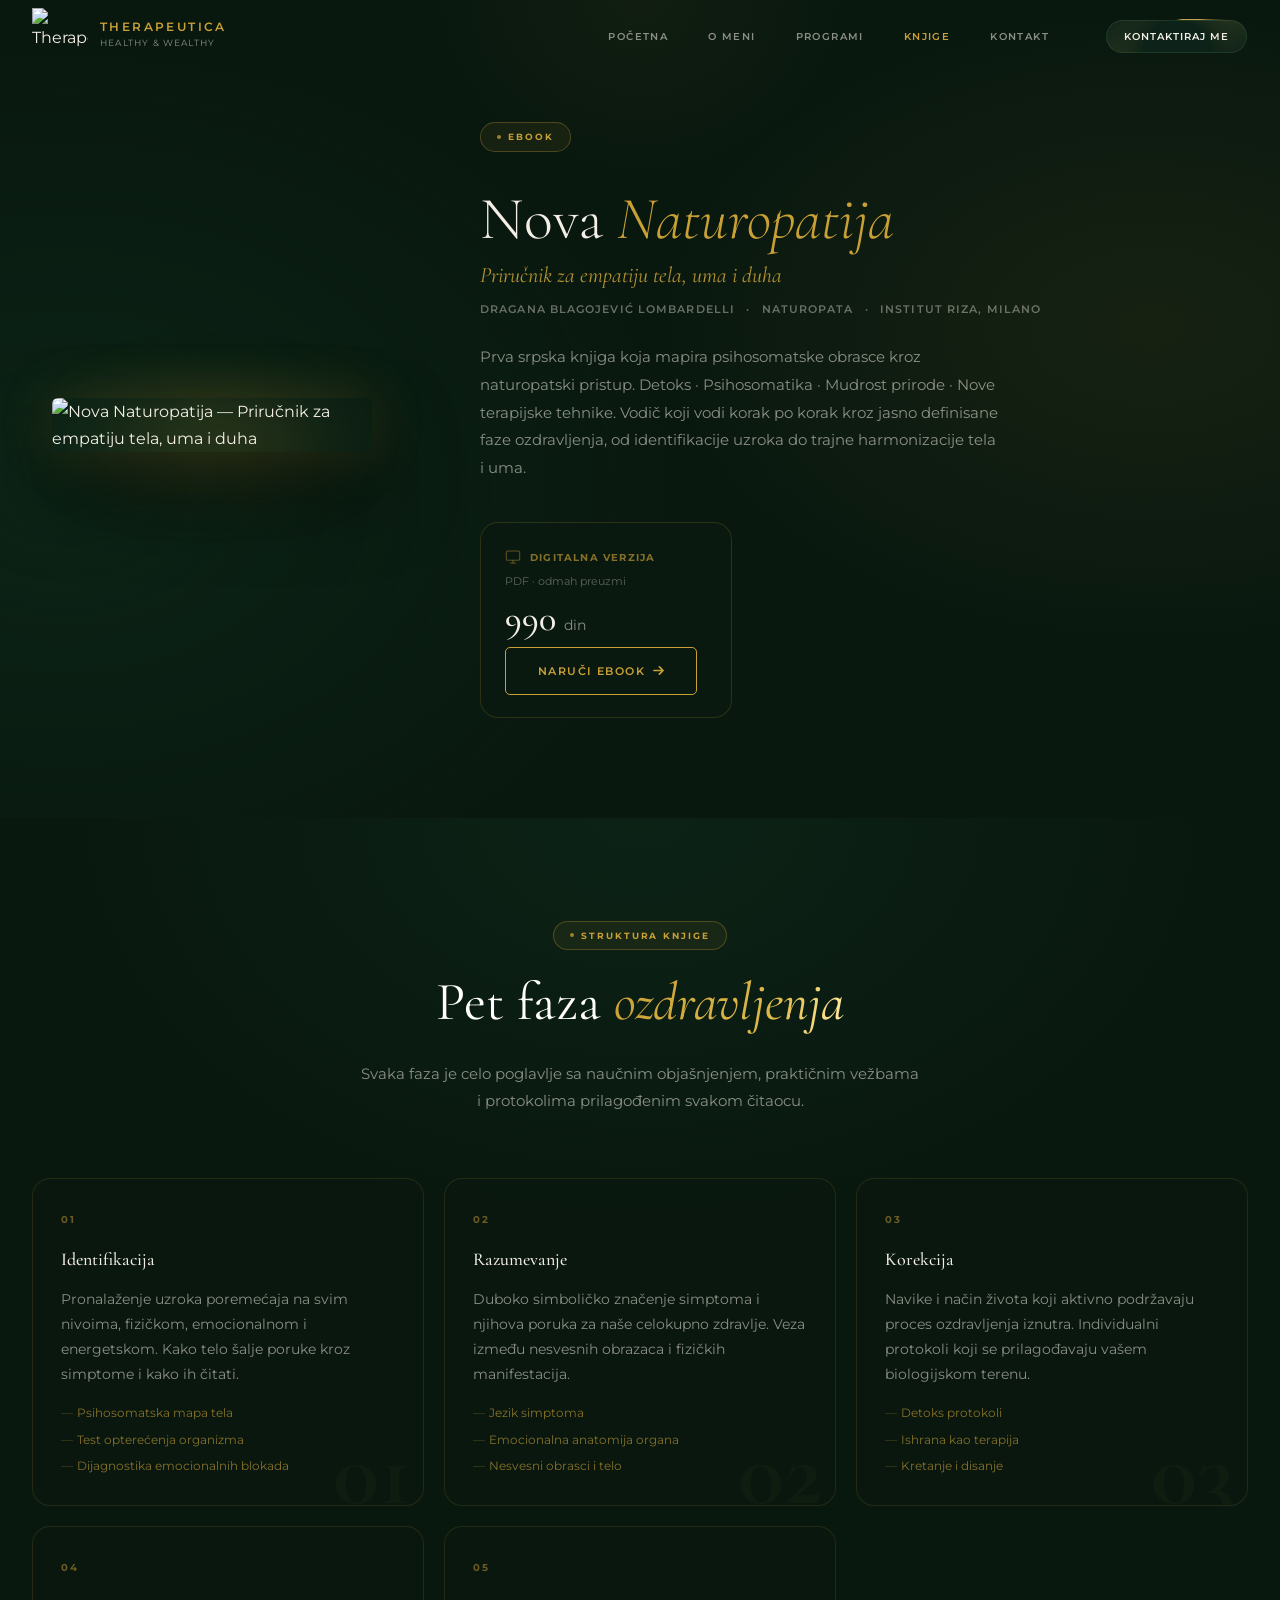
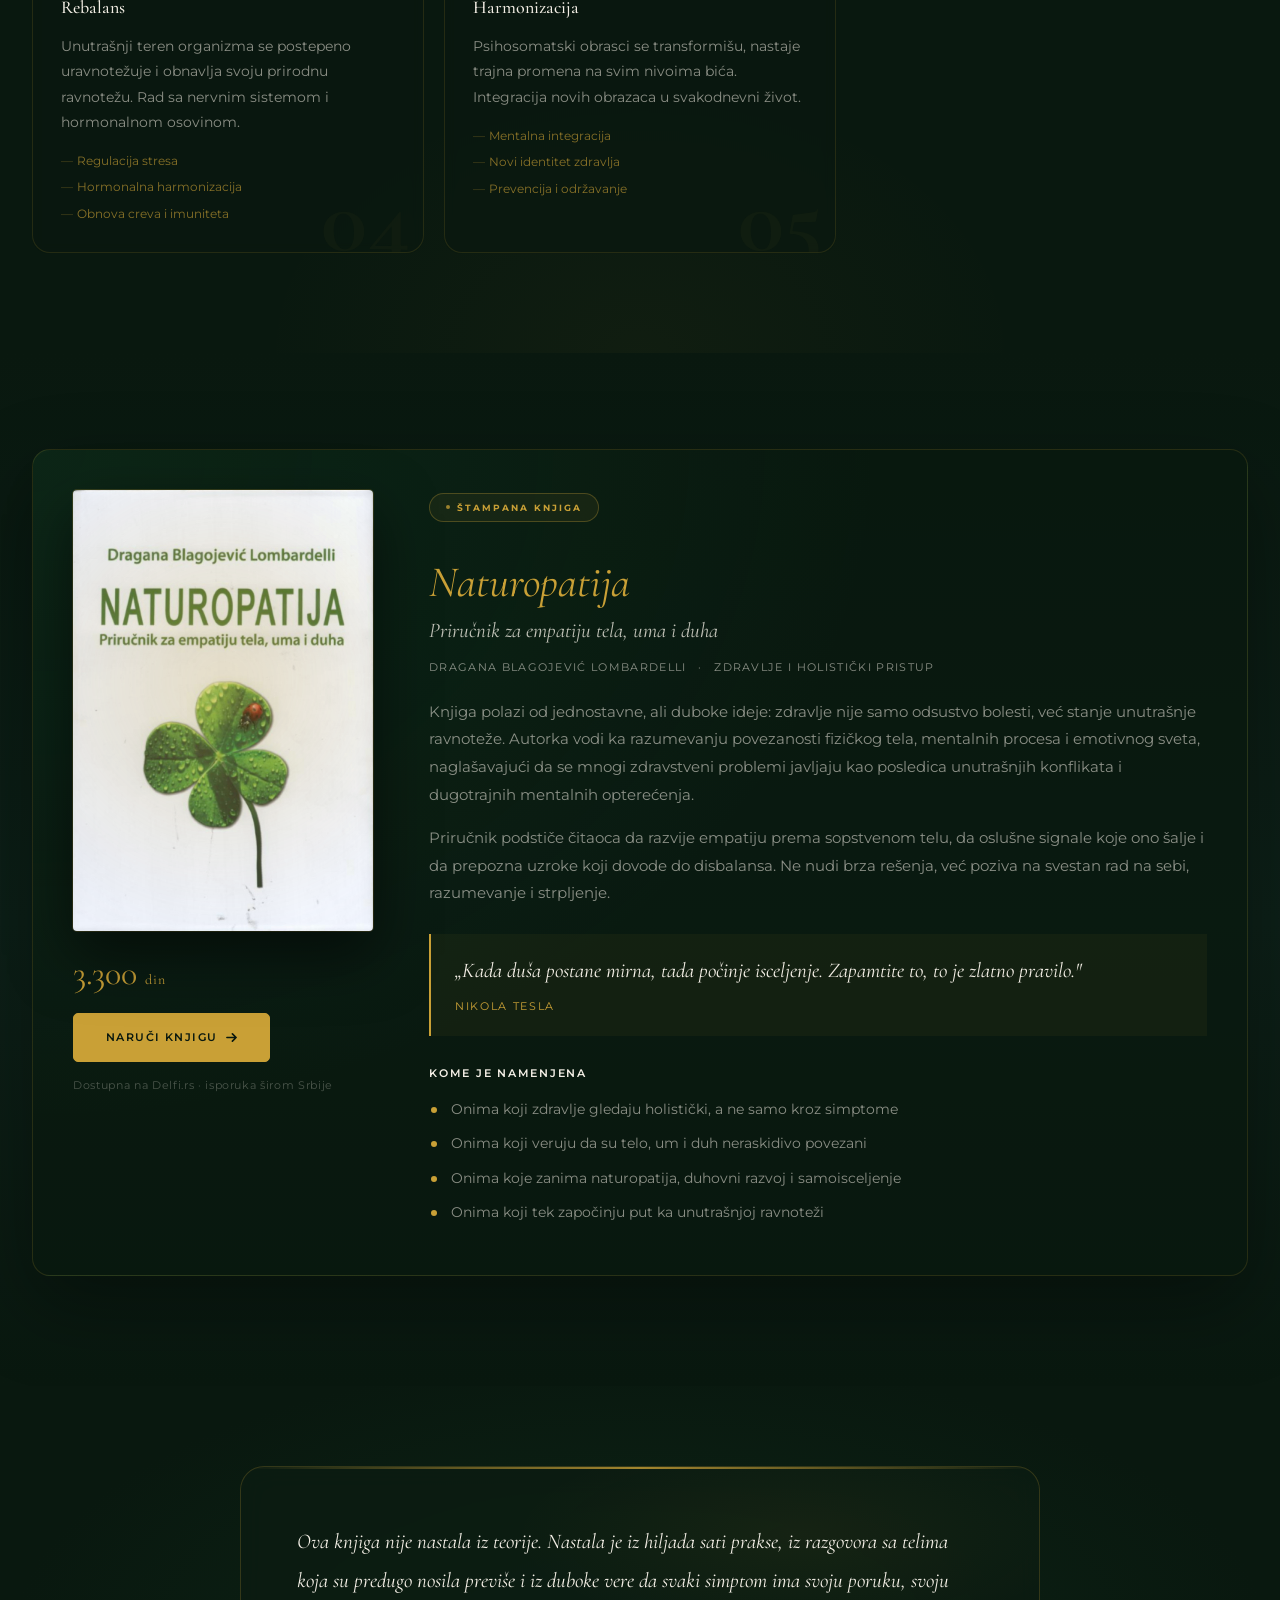
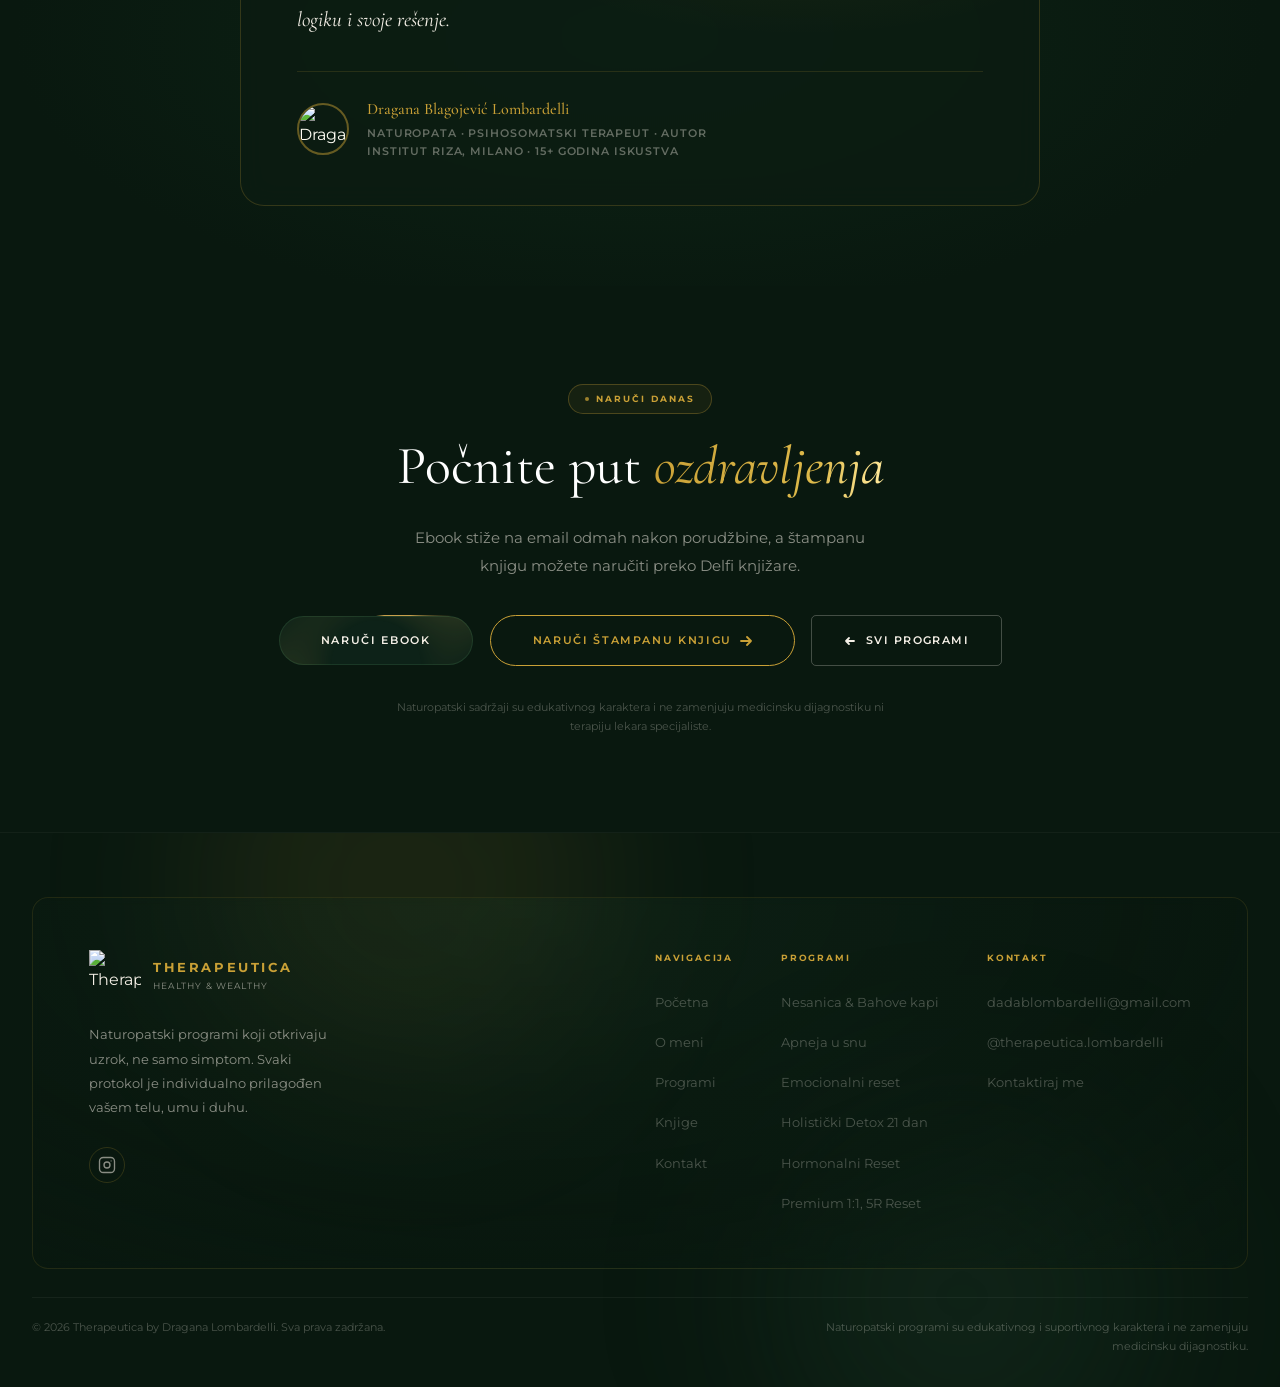
==== commit 1a0613f4: "Stampana knjiga Naturopatija kao zaseban proizvod, ebook ostaje digitalan - Uklonjena "Stampana verz" ====
--- a/knjiga.html
+++ b/knjiga.html
@@ -4,7 +4,7 @@
   <meta charset="UTF-8" />
   <meta name="viewport" content="width=device-width, initial-scale=1.0" />
   <title>Nova Naturopatija — Knjiga & Ebook | Therapeutica</title>
-  <meta name="description" content="Nova Naturopatija — prva srpska knjiga o naturopatskom pristupu zdravlju. Priručnik za empatiju tela, uma i duha. Dostupna kao ebook (990 din) i štampana verzija (1490 din)." />
+  <meta name="description" content="Nova Naturopatija — prva srpska knjiga o naturopatskom pristupu zdravlju. Priručnik za empatiju tela, uma i duha. Dostupna kao ebook (990 din), uz štampanu knjigu Naturopatija u prodaji na Delfi.rs." />
   <meta property="og:title" content="Nova Naturopatija — Knjiga & Ebook | Therapeutica" />
   <meta property="og:description" content="Prva srpska knjiga koja mapira psihosomatske obrasce kroz naturopatski pristup." />
   <meta property="og:image" content="assets/ebook-cover.png" />
@@ -29,7 +29,7 @@
         <li><a href="index.html">Početna</a></li>
         <li><a href="o-meni.html">O meni</a></li>
         <li><a href="index.html#programi">Programi</a></li>
-        <li><a href="knjiga.html" class="nav__active">Knjiga</a></li>
+        <li><a href="knjiga.html" class="nav__active">Knjige</a></li>
         <li><a href="kontakt.html">Kontakt</a></li>
       </ul>
       <a href="kontakt.html" class="btn--shiny nav__cta">
@@ -45,7 +45,7 @@
         <li><a href="index.html">Početna</a></li>
         <li><a href="o-meni.html">O meni</a></li>
         <li><a href="index.html#programi">Programi</a></li>
-        <li><a href="knjiga.html">Knjiga</a></li>
+        <li><a href="knjiga.html">Knjige</a></li>
         <li><a href="kontakt.html">Kontakt</a></li>
       </ul>
       <a href="kontakt.html" class="btn--shiny" style="justify-content:center;width:100%;box-sizing:border-box;">
@@ -73,7 +73,7 @@
 
         <!-- Text -->
         <div class="knjiga-hero__content fade-up">
-          <span class="section-label">Knjiga &amp; Ebook</span>
+          <span class="section-label">Ebook</span>
           <h1 class="knjiga-hero__title">Nova <em>Naturopatija</em></h1>
           <p class="knjiga-hero__subtitle">Priručnik za empatiju tela, uma i duha</p>
           <p class="knjiga-hero__meta">Dragana Blagojević Lombardelli &ensp;·&ensp; Naturopata &ensp;·&ensp; Institut Riza, Milano</p>
@@ -97,19 +97,6 @@
                 <svg class="btn-arr" width="11" height="11" viewBox="0 0 12 12" fill="none" stroke="currentColor" stroke-width="1.8" stroke-linecap="round" stroke-linejoin="round"><path d="M1 6h10M7 2l4 4-4 4"/></svg>
               </a>
             </div>
-            <div class="knjiga-price-card knjiga-price-card--print fade-up">
-              <div class="knjiga-price-card__badge">Preporučeno</div>
-              <div class="knjiga-price-card__top">
-                <svg width="16" height="16" viewBox="0 0 24 24" fill="none" stroke="currentColor" stroke-width="1.6" stroke-linecap="round" stroke-linejoin="round" aria-hidden="true"><path d="M4 19.5A2.5 2.5 0 0 1 6.5 17H20"/><path d="M6.5 2H20v20H6.5A2.5 2.5 0 0 1 4 19.5v-15A2.5 2.5 0 0 1 6.5 2z"/></svg>
-                <span>Štampana verzija</span>
-              </div>
-              <div class="knjiga-price-card__format">Mekan povez · dostava Srbija</div>
-              <div class="knjiga-price-card__amount">1.490 <small>din</small></div>
-              <a href="https://delfi.rs/knjige/242947-naturopatija-prirucnik-za-empatiju-tela-uma-i-duha-knjiga-delfi-knjizare.html" target="_blank" rel="noopener" class="btn btn--gold">
-                <span>Naruči štampanu</span>
-                <svg class="btn-arr" width="11" height="11" viewBox="0 0 12 12" fill="none" stroke="currentColor" stroke-width="1.8" stroke-linecap="round" stroke-linejoin="round"><path d="M1 6h10M7 2l4 4-4 4"/></svg>
-              </a>
-            </div>
           </div>
         </div>
 
@@ -202,6 +189,61 @@
     </div>
   </section>
 
+
+  <!-- ══════════ ŠTAMPANA KNJIGA ══════════ -->
+  <section class="printbook-section" id="stampana">
+    <div class="container">
+      <div class="printbook printbook--wide fade-up">
+        <div class="printbook__visual">
+          <div class="printbook__cover-wrap">
+            <div class="printbook__cover-glow" aria-hidden="true"></div>
+            <img src="assets/naturopatija-knjiga.jpg" alt="Naturopatija: Priručnik za empatiju tela, uma i duha — Dragana Blagojević Lombardelli" class="printbook__cover" />
+          </div>
+          <div class="printbook__foot printbook__foot--under">
+            <div class="printbook__price">3.300 <small>din</small></div>
+            <a href="https://delfi.rs/knjige/242947-naturopatija-prirucnik-za-empatiju-tela-uma-i-duha-knjiga-delfi-knjizare.html" target="_blank" rel="noopener" class="btn btn--gold">
+              <span>Naruči knjigu</span>
+              <svg class="btn-arr" width="11" height="11" viewBox="0 0 12 12" fill="none" stroke="currentColor" stroke-width="1.8" stroke-linecap="round" stroke-linejoin="round"><path d="M1 6h10M7 2l4 4-4 4"/></svg>
+            </a>
+          </div>
+          <p class="printbook__note">Dostupna na Delfi.rs · isporuka širom Srbije</p>
+        </div>
+
+        <div class="printbook__body">
+          <span class="section-label">Štampana knjiga</span>
+          <h2 class="printbook__title"><em>Naturopatija</em></h2>
+          <p class="printbook__tagline">Priručnik za empatiju tela, uma i duha</p>
+          <p class="printbook__meta">Dragana Blagojević Lombardelli &ensp;·&ensp; Zdravlje i holistički pristup</p>
+
+          <p class="printbook__desc">
+            Knjiga polazi od jednostavne, ali duboke ideje: zdravlje nije samo odsustvo bolesti, već stanje
+            unutrašnje ravnoteže. Autorka vodi ka razumevanju povezanosti fizičkog tela, mentalnih procesa i
+            emotivnog sveta, naglašavajući da se mnogi zdravstveni problemi javljaju kao posledica unutrašnjih
+            konflikata i dugotrajnih mentalnih opterećenja.
+          </p>
+          <p class="printbook__desc">
+            Priručnik podstiče čitaoca da razvije empatiju prema sopstvenom telu, da oslušne signale koje ono
+            šalje i da prepozna uzroke koji dovode do disbalansa. Ne nudi brza rešenja, već poziva na svestan
+            rad na sebi, razumevanje i strpljenje.
+          </p>
+
+          <blockquote class="printbook__quote">
+            „Kada duša postane mirna, tada počinje isceljenje. Zapamtite to, to je zlatno pravilo."
+            <cite>Nikola Tesla</cite>
+          </blockquote>
+
+          <h3 class="printbook__sub">Kome je namenjena</h3>
+          <ul class="printbook__list">
+            <li>Onima koji zdravlje gledaju holistički, a ne samo kroz simptome</li>
+            <li>Onima koji veruju da su telo, um i duh neraskidivo povezani</li>
+            <li>Onima koje zanima naturopatija, duhovni razvoj i samoisceljenje</li>
+            <li>Onima koji tek započinju put ka unutrašnjoj ravnoteži</li>
+          </ul>
+        </div>
+      </div>
+    </div>
+  </section>
+
   <!-- ══════════ O AUTORKI ══════════ -->
   <section class="knjiga-author">
     <div class="container">
@@ -225,11 +267,15 @@
       <div class="prog-cta__inner fade-up">
         <span class="section-label">Naruči danas</span>
         <h2 class="section-h2">Počnite put <em>ozdravljenja</em></h2>
-        <p class="prog-cta__desc">Dostupna u digitalnom i štampanom formatu. Pošaljite poruku i mi ćemo vas kontaktirati sa uputstvima za kupovinu i dostavu.</p>
+        <p class="prog-cta__desc">Ebook stiže na email odmah nakon porudžbine, a štampanu knjigu možete naručiti preko Delfi knjižare.</p>
         <div class="knjiga-cta__btns">
           <a href="kontakt.html" data-order="digital" class="btn--shiny btn--shiny--cta">
-            <span>Naruči knjigu</span>
+            <span>Naruči ebook</span>
             <svg class="btn-arr" width="12" height="12" viewBox="0 0 12 12" fill="none" stroke="currentColor" stroke-width="1.8" stroke-linecap="round" stroke-linejoin="round" aria-hidden="true"><path d="M1 6h10M7 2l4 4-4 4"/></svg>
+          </a>
+          <a href="https://delfi.rs/knjige/242947-naturopatija-prirucnik-za-empatiju-tela-uma-i-duha-knjiga-delfi-knjizare.html" target="_blank" rel="noopener" class="btn btn--gold-outline btn--pill">
+            <span>Naruči štampanu knjigu</span>
+            <svg class="btn-arr" width="12" height="12" viewBox="0 0 12 12" fill="none" stroke="currentColor" stroke-width="1.8" stroke-linecap="round" stroke-linejoin="round"><path d="M1 6h10M7 2l4 4-4 4"/></svg>
           </a>
           <a href="index.html#programi" class="btn btn--ghost">
             <svg width="14" height="14" viewBox="0 0 14 14" fill="none" stroke="currentColor" stroke-width="1.8" stroke-linecap="round" stroke-linejoin="round"><path d="M10 7H2M5 4L2 7l3 3"/></svg>
@@ -268,7 +314,7 @@
               <li><a href="index.html">Početna</a></li>
               <li><a href="o-meni.html">O meni</a></li>
               <li><a href="index.html#programi">Programi</a></li>
-              <li><a href="knjiga.html">Knjiga</a></li>
+              <li><a href="knjiga.html">Knjige</a></li>
               <li><a href="kontakt.html">Kontakt</a></li>
             </ul>
           </div>
@@ -323,7 +369,7 @@
           <img src="assets/logo.png" alt="" />
         </div>
         <div class="order-modal__head">
-          <h3 class="order-modal__title">Naruči Knjigu</h3>
+          <h3 class="order-modal__title">Naruči ebook</h3>
           <p class="order-modal__sub">Unesite email, poslaćemo uputstva za plaćanje u roku od 24h.</p>
         </div>
         <div class="order-format" id="orderFormat">
--- a/css/style.css
+++ b/css/style.css
@@ -706,7 +706,7 @@
 .hero__actions {
   display: flex;
   gap: 14px;
-  flex-wrap: nowrap;
+  flex-wrap: wrap;
   margin-bottom: 60px;
 }
 
@@ -4377,7 +4377,7 @@
 /* ── PRICING ── */
 .ebook__pricing {
   display: grid;
-  grid-template-columns: 1fr 1fr;
+  grid-template-columns: repeat(auto-fit, minmax(200px, 232px));
   gap: 16px;
   max-width: 480px;
   margin-bottom: 28px;
@@ -4777,6 +4777,14 @@
 
 
 /* ─── CTA dugmad u redu (Započni / Zakaži seansu) ─── */
+/* Pilulasti outline — da se poklopi sa .btn--shiny--cta parom */
+.btn--pill {
+  border-radius: 100px;
+  padding: 15px 42px;
+  font-size: 11px;
+  letter-spacing: 0.15em;
+}
+.hero__actions .btn { flex: 0 0 auto; }
 .cta-btn-row {
   display: flex;
   flex-wrap: wrap;
@@ -4784,7 +4792,170 @@
   justify-content: center;
   align-items: center;
 }
-.cta-card .btn--gold-outline { margin-top: 14px; }
 @media (max-width: 640px) {
   .cta-btn-row { flex-direction: column; align-items: stretch; }
-}
+  /* Kad se rasteže na punu širinu, tekst mora da bude centriran u oba dugmeta */
+  .cta-btn-row .btn,
+  .cta-btn-row .btn--shiny { justify-content: center; }
+}
+
+/* ═══════════════════ ŠTAMPANA KNJIGA (Delfi) ═══════════════════ */
+.printbook-section {
+  position: relative;
+  padding: 96px 0 110px;
+  background: linear-gradient(180deg, var(--dark) 0%, var(--dark-2) 55%, var(--dark) 100%);
+}
+.printbook {
+  display: grid;
+  grid-template-columns: 260px 1fr;
+  gap: 48px;
+  align-items: start;
+  margin-top: 72px;
+  padding: 40px;
+  border-radius: 18px;
+  border: 1px solid rgba(201,160,54,0.16);
+  background:
+    radial-gradient(120% 140% at 0% 0%, rgba(26,92,56,0.22) 0%, transparent 58%),
+    rgba(9,24,15,0.72);
+  box-shadow: 0 30px 80px rgba(0,0,0,0.35);
+}
+/* Na stranici knjige stoji sam u sekciji, bez gornjeg razmaka */
+.printbook--wide { margin-top: 0; grid-template-columns: 300px 1fr; gap: 56px; }
+
+.printbook__visual { position: relative; }
+.printbook__cover-wrap {
+  position: relative;
+  border-radius: 4px;
+  overflow: hidden;
+  box-shadow: 0 24px 60px rgba(0,0,0,0.55), 0 0 0 1px rgba(201,160,54,0.22);
+  transition: transform 0.5s cubic-bezier(0.22, 1, 0.36, 1);
+}
+.printbook__cover-wrap:hover { transform: translateY(-6px); }
+.printbook__cover { display: block; width: 100%; height: auto; }
+.printbook__cover-glow {
+  position: absolute;
+  inset: -18%;
+  background: radial-gradient(circle at 50% 45%, rgba(201,160,54,0.28), transparent 65%);
+  filter: blur(24px);
+  pointer-events: none;
+  z-index: 0;
+}
+
+.printbook__body { min-width: 0; }
+.printbook__title {
+  font-family: var(--serif);
+  font-size: clamp(30px, 3.4vw, 44px);
+  font-weight: 400;
+  line-height: 1.12;
+  color: var(--warm);
+  margin: 14px 0 6px;
+}
+.printbook__title em { font-style: italic; color: var(--gold); }
+.printbook__tagline {
+  font-family: var(--serif);
+  font-size: clamp(17px, 1.7vw, 21px);
+  font-style: italic;
+  color: rgba(244,239,230,0.78);
+  margin: 0 0 10px;
+}
+.printbook__meta {
+  font-size: 11px;
+  letter-spacing: 0.12em;
+  text-transform: uppercase;
+  color: var(--muted);
+  margin: 0 0 22px;
+}
+.printbook__desc {
+  font-size: 14.5px;
+  line-height: 1.9;
+  color: var(--muted);
+  margin: 0 0 16px;
+}
+.printbook__quote {
+  position: relative;
+  margin: 26px 0;
+  padding: 20px 24px;
+  border-left: 2px solid var(--gold);
+  background: rgba(201,160,54,0.05);
+  font-family: var(--serif);
+  font-size: clamp(17px, 1.8vw, 21px);
+  font-style: italic;
+  line-height: 1.6;
+  color: var(--warm);
+}
+.printbook__quote cite {
+  display: block;
+  margin-top: 12px;
+  font-family: var(--sans);
+  font-size: 10.5px;
+  font-style: normal;
+  letter-spacing: 0.16em;
+  text-transform: uppercase;
+  color: var(--gold);
+}
+.printbook__sub {
+  font-family: var(--sans);
+  font-size: 11px;
+  font-weight: 600;
+  letter-spacing: 0.16em;
+  text-transform: uppercase;
+  color: var(--warm);
+  margin: 28px 0 14px;
+}
+.printbook__list { list-style: none; padding: 0; margin: 0; }
+.printbook__list li {
+  position: relative;
+  padding-left: 22px;
+  margin-bottom: 10px;
+  font-size: 14px;
+  line-height: 1.75;
+  color: var(--muted);
+}
+.printbook__list li::before {
+  content: '';
+  position: absolute;
+  left: 2px;
+  top: 10px;
+  width: 6px;
+  height: 6px;
+  border-radius: 50%;
+  background: var(--gold);
+}
+.printbook__foot {
+  display: flex;
+  align-items: center;
+  gap: 22px;
+  flex-wrap: wrap;
+  margin-top: 30px;
+}
+.printbook__foot--under { margin-top: 26px; justify-content: space-between; }
+.printbook__price {
+  font-family: var(--serif);
+  font-size: 34px;
+  line-height: 1;
+  color: var(--gold);
+}
+.printbook__price small { font-size: 14px; letter-spacing: 0.08em; }
+.printbook__note {
+  margin: 14px 0 0;
+  font-size: 11px;
+  letter-spacing: 0.06em;
+  color: var(--muted-2);
+}
+
+@media (max-width: 900px) {
+  .printbook,
+  .printbook--wide {
+    grid-template-columns: 1fr;
+    gap: 32px;
+    padding: 28px 22px;
+  }
+  .printbook__visual { max-width: 260px; margin: 0 auto; }
+  .printbook__foot--under { justify-content: center; }
+  .printbook__note { text-align: center; }
+  .printbook-section { padding: 72px 0 84px; }
+}
+@media (max-width: 560px) {
+  .printbook__foot { flex-direction: column; align-items: stretch; text-align: center; }
+  .printbook__foot .btn { justify-content: center; }
+}
--- a/css/knjiga.css
+++ b/css/knjiga.css
@@ -0,0 +1,443 @@
+/* ══════════════════════════════════════════════
+   KNJIGA.CSS — Dedicated styles for knjiga.html
+   ══════════════════════════════════════════════ */
+
+/* ── Nav active state ── */
+.nav__active { color: var(--gold) !important; }
+
+/* ══════════ HERO ══════════ */
+.knjiga-hero {
+  position: relative;
+  padding: 120px 0 100px;
+  overflow: hidden;
+  background: var(--dark);
+}
+.knjiga-hero__bg {
+  position: absolute;
+  inset: 0;
+  background:
+    radial-gradient(ellipse 80% 90% at 5% 60%, rgba(14,46,28,0.55) 0%, transparent 60%),
+    radial-gradient(ellipse 60% 60% at 90% 40%, rgba(201,160,54,0.07) 0%, transparent 65%),
+    radial-gradient(ellipse 30% 40% at 50% 0%,  rgba(201,160,54,0.04) 0%, transparent 55%);
+  pointer-events: none;
+}
+.knjiga-hero__inner {
+  display: grid;
+  grid-template-columns: 360px 1fr;
+  gap: 88px;
+  align-items: center;
+  position: relative;
+  z-index: 1;
+}
+
+/* Cover */
+.knjiga-hero__visual { display: flex; justify-content: center; align-items: flex-start; padding-top: 12px; }
+.knjiga-cover-wrap {
+  position: relative;
+  width: 320px;
+}
+.knjiga-cover {
+  width: 100%;
+  border-radius: 6px;
+  display: block;
+  box-shadow: 0 40px 80px rgba(0,0,0,0.6), 0 0 56px rgba(201,160,54,0.18);
+  transition: box-shadow 0.4s ease, transform 0.4s ease;
+}
+.knjiga-cover-wrap:hover .knjiga-cover {
+  box-shadow: 0 56px 100px rgba(0,0,0,0.7), 0 0 72px rgba(201,160,54,0.30);
+  transform: translateY(-8px);
+}
+.knjiga-cover-glow {
+  position: absolute;
+  inset: -28px;
+  background: radial-gradient(ellipse at 50% 65%, rgba(201,160,54,0.25) 0%, transparent 60%);
+  pointer-events: none;
+  z-index: -1;
+  filter: blur(32px);
+}
+.knjiga-cover-shine { display: none; }
+.knjiga-cover-spine { display: none; }
+
+/* Hero content */
+.knjiga-hero__title {
+  font-family: var(--serif);
+  font-size: clamp(36px, 5vw, 60px);
+  font-weight: 300;
+  color: var(--warm);
+  line-height: 1.1;
+  margin: 12px 0 8px;
+}
+.knjiga-hero__title em { font-style: italic; color: var(--gold); }
+.knjiga-hero__subtitle {
+  font-family: var(--serif);
+  font-size: 22px;
+  font-style: italic;
+  color: rgba(201,160,54,0.9);
+  margin-bottom: 10px;
+  line-height: 1.4;
+}
+.knjiga-hero__meta {
+  font-size: 11px;
+  font-weight: 600;
+  letter-spacing: 0.1em;
+  text-transform: uppercase;
+  color: rgba(244,239,230,0.4);
+  margin-bottom: 24px;
+}
+.knjiga-hero__desc {
+  font-size: 15px;
+  color: var(--muted);
+  line-height: 1.85;
+  margin-bottom: 40px;
+  max-width: 520px;
+}
+
+/* Pricing cards */
+.knjiga-hero__pricing {
+  display: grid;
+  grid-template-columns: repeat(auto-fit, minmax(220px, 252px));
+  gap: 16px;
+  max-width: 520px;
+}
+.knjiga-price-card {
+  position: relative;
+  background: rgba(11,26,17,0.75);
+  border: 1px solid rgba(201,160,54,0.18);
+  border-radius: 18px;
+  padding: 26px 24px 22px;
+  display: flex;
+  flex-direction: column;
+  gap: 10px;
+  backdrop-filter: blur(8px);
+  overflow: hidden;
+  transition: border-color 0.35s ease, box-shadow 0.35s ease, transform 0.35s ease;
+}
+.knjiga-price-card::before {
+  content: '';
+  position: absolute;
+  top: 0; left: 0; right: 0;
+  height: 1px;
+  background: linear-gradient(90deg, transparent, rgba(201,160,54,0.5), transparent);
+  opacity: 0;
+  transition: opacity 0.35s ease;
+}
+.knjiga-price-card:hover {
+  border-color: rgba(201,160,54,0.4);
+  box-shadow: 0 24px 56px rgba(0,0,0,0.5), 0 0 32px rgba(201,160,54,0.12);
+  transform: translateY(-8px);
+}
+.knjiga-price-card:hover::before { opacity: 1; }
+.knjiga-price-card--print {
+  border-color: rgba(201,160,54,0.30);
+  background: rgba(16,35,22,0.82);
+}
+.knjiga-price-card__badge-empty { display: none; }
+.knjiga-price-card__badge { display: none; }
+.knjiga-price-card__top {
+  display: flex;
+  align-items: center;
+  gap: 9px;
+  font-size: 10px;
+  font-weight: 700;
+  letter-spacing: 0.12em;
+  text-transform: uppercase;
+  color: rgba(201,160,54,0.65);
+}
+.knjiga-price-card__top svg { opacity: 0.65; flex-shrink: 0; }
+.knjiga-price-card__format {
+  font-size: 11px;
+  color: rgba(244,239,230,0.35);
+  font-weight: 400;
+  margin-top: -4px;
+}
+.knjiga-price-card__amount {
+  font-family: var(--serif);
+  font-size: 36px;
+  font-weight: 500;
+  color: var(--warm);
+  line-height: 1;
+}
+.knjiga-price-card__amount small {
+  font-family: var(--sans);
+  font-size: 14px;
+  color: var(--muted);
+  font-weight: 400;
+}
+.knjiga-price-card .btn { align-self: flex-start; margin-top: auto; padding-top: 14px; }
+
+/* ══════════ 5 PHASES ══════════ */
+.knjiga-phases {
+  position: relative;
+  padding: 100px 0;
+  background: var(--dark);
+  overflow: hidden;
+}
+.knjiga-phases__bg {
+  position: absolute;
+  inset: 0;
+  background:
+    radial-gradient(ellipse 70% 55% at 50% 0%, rgba(18,50,32,0.4) 0%, transparent 65%),
+    radial-gradient(ellipse 50% 40% at 50% 100%, rgba(201,160,54,0.04) 0%, transparent 60%);
+  pointer-events: none;
+}
+.knjiga-phases__head {
+  text-align: center;
+  margin-bottom: 64px;
+  position: relative;
+  z-index: 1;
+}
+.knjiga-phases__desc {
+  font-size: 15px;
+  color: var(--muted);
+  line-height: 1.8;
+  max-width: 560px;
+  margin: 16px auto 0;
+}
+.knjiga-phases__grid {
+  display: grid;
+  grid-template-columns: repeat(3, 1fr);
+  gap: 20px;
+  position: relative;
+  z-index: 1;
+}
+/* 5th card: offset center on last row */
+.knjiga-phases__grid .knjiga-phase-card:nth-child(4) { grid-column: 1 / 2; }
+.knjiga-phases__grid .knjiga-phase-card:nth-child(4),
+.knjiga-phases__grid .knjiga-phase-card:nth-child(5) {
+  grid-row: 2;
+}
+.knjiga-phases__grid .knjiga-phase-card:nth-child(4) { grid-column: 1 / 2; }
+.knjiga-phases__grid .knjiga-phase-card:nth-child(5) { grid-column: 2 / 3; }
+
+/* Phase card */
+.knjiga-phase-card {
+  position: relative;
+  background: rgba(11,24,16,0.72);
+  border: 1px solid rgba(201,160,54,0.14);
+  border-radius: 18px;
+  padding: 32px 28px 28px;
+  overflow: hidden;
+  cursor: default;
+  --kp-tilt-x: 0deg;
+  --kp-tilt-y: 0deg;
+  --kp-gx: 50%;
+  --kp-gy: 50%;
+  transform: perspective(700px) rotateX(var(--kp-tilt-x)) rotateY(var(--kp-tilt-y)) translateY(0);
+  transition: transform 0.18s ease, border-color 0.35s ease, box-shadow 0.35s ease;
+  backdrop-filter: blur(6px);
+}
+.knjiga-phase-card::before {
+  content: '';
+  position: absolute;
+  top: 0; left: 0; right: 0;
+  height: 1px;
+  background: linear-gradient(90deg, transparent 10%, rgba(201,160,54,0.75) 50%, transparent 90%);
+  opacity: 0;
+  transition: opacity 0.35s ease;
+}
+.knjiga-phase-card::after {
+  content: '';
+  position: absolute;
+  inset: 0;
+  background: radial-gradient(circle 160px at var(--kp-gx) var(--kp-gy), rgba(201,160,54,0.10) 0%, transparent 70%);
+  opacity: 0;
+  transition: opacity 0.3s ease;
+  pointer-events: none;
+}
+.knjiga-phase-card.is-hovered {
+  border-color: rgba(201,160,54,0.38);
+  box-shadow: 0 24px 56px rgba(0,0,0,0.5), 0 0 36px rgba(201,160,54,0.10);
+  transform: perspective(700px) rotateX(var(--kp-tilt-x)) rotateY(var(--kp-tilt-y)) translateY(-12px);
+}
+.knjiga-phase-card.is-hovered::before { opacity: 1; }
+.knjiga-phase-card.is-hovered::after  { opacity: 1; }
+
+.knjiga-phase-card__num {
+  font-size: 10px;
+  font-weight: 700;
+  letter-spacing: 0.15em;
+  color: rgba(201,160,54,0.5);
+  margin-bottom: 16px;
+  display: block;
+  position: relative;
+  z-index: 1;
+}
+.knjiga-phase-card__inner { position: relative; z-index: 1; }
+.knjiga-phase-card__title {
+  font-family: var(--serif);
+  font-size: 18px;
+  font-weight: 500;
+  color: var(--warm);
+  margin: 0 0 12px;
+}
+.knjiga-phase-card__desc {
+  font-size: 14px;
+  color: var(--muted);
+  line-height: 1.8;
+  margin-bottom: 16px;
+}
+.knjiga-phase-card__list {
+  list-style: none;
+  margin: 0;
+  padding: 0;
+  display: flex;
+  flex-direction: column;
+  gap: 6px;
+}
+.knjiga-phase-card__list li {
+  font-size: 12px;
+  color: rgba(201,160,54,0.65);
+  padding-left: 16px;
+  position: relative;
+}
+.knjiga-phase-card__list li::before {
+  content: '—';
+  position: absolute;
+  left: 0;
+  color: rgba(201,160,54,0.35);
+}
+.knjiga-phase-card__wm {
+  position: absolute;
+  bottom: -16px; right: 12px;
+  font-family: var(--serif);
+  font-size: 96px;
+  font-weight: 700;
+  color: rgba(201,160,54,0.035);
+  line-height: 1;
+  pointer-events: none;
+  z-index: 0;
+  transition: color 0.35s ease;
+  user-select: none;
+}
+.knjiga-phase-card.is-hovered .knjiga-phase-card__wm { color: rgba(201,160,54,0.08); }
+
+/* ══════════ AUTHOR QUOTE ══════════ */
+.knjiga-author {
+  padding: 80px 0;
+  background: var(--dark);
+  overflow: hidden;
+  position: relative;
+}
+.knjiga-author::before {
+  content: '';
+  position: absolute;
+  inset: 0;
+  background: radial-gradient(ellipse 70% 80% at 50% 50%, rgba(16,48,28,0.5) 0%, transparent 70%);
+  pointer-events: none;
+}
+.knjiga-author__inner {
+  max-width: 800px;
+  margin: 0 auto;
+  position: relative;
+  z-index: 1;
+}
+.knjiga-author__quote {
+  position: relative;
+  padding: 56px 56px 44px;
+  background: rgba(12,28,18,0.8);
+  border: 1px solid rgba(201,160,54,0.22);
+  border-radius: 24px;
+  backdrop-filter: blur(12px);
+  overflow: hidden;
+}
+/* Corner gold accent lines */
+.knjiga-author__quote::before {
+  content: '';
+  position: absolute;
+  top: 0; left: 0; right: 0;
+  height: 2px;
+  background: linear-gradient(90deg, transparent 0%, rgba(201,160,54,0.5) 30%, rgba(201,160,54,0.8) 50%, rgba(201,160,54,0.5) 70%, transparent 100%);
+}
+.knjiga-author__quote::after {
+  content: '';
+  position: absolute;
+  inset: 0;
+  background: radial-gradient(ellipse 60% 50% at 70% 20%, rgba(201,160,54,0.055) 0%, transparent 60%);
+  pointer-events: none;
+}
+.knjiga-author__quote-mark { display: none; }
+.knjiga-author__quote p {
+  font-family: var(--serif);
+  font-size: clamp(17px, 2vw, 21px);
+  font-style: italic;
+  color: var(--warm);
+  line-height: 1.85;
+  margin: 0 0 32px;
+  position: relative;
+  z-index: 1;
+}
+.knjiga-author__sig {
+  display: grid;
+  grid-template-columns: 52px 1fr;
+  gap: 0 18px;
+  align-items: center;
+  padding-top: 24px;
+  border-top: 1px solid rgba(201,160,54,0.15);
+  position: relative;
+  z-index: 1;
+}
+.knjiga-author__avatar {
+  width: 52px;
+  height: 52px;
+  border-radius: 50%;
+  object-fit: cover;
+  object-position: top center;
+  border: 2px solid rgba(201,160,54,0.45);
+  grid-row: 1 / 4;
+  grid-column: 1;
+  align-self: center;
+  display: block;
+  filter: brightness(1.05) contrast(1.02);
+}
+.knjiga-author__name {
+  font-family: var(--serif);
+  font-size: 16px;
+  font-weight: 500;
+  color: var(--gold);
+  grid-column: 2;
+}
+.knjiga-author__role,
+.knjiga-author__place {
+  font-size: 11px;
+  font-weight: 600;
+  letter-spacing: 0.08em;
+  text-transform: uppercase;
+  color: rgba(244,239,230,0.38);
+  grid-column: 2;
+}
+
+/* ── CTA buttons ── */
+.knjiga-cta__btns {
+  display: flex;
+  gap: 16px;
+  flex-wrap: wrap;
+  justify-content: center;
+  margin-bottom: 24px;
+}
+
+/* ══════════ RESPONSIVE ══════════ */
+@media (max-width: 1060px) {
+  .knjiga-hero__inner { grid-template-columns: 280px 1fr; gap: 60px; }
+  .knjiga-cover-wrap { width: 260px; }
+}
+@media (max-width: 800px) {
+  .knjiga-hero { padding: 100px 0 80px; }
+  .knjiga-hero__inner { grid-template-columns: 1fr; gap: 48px; }
+  .knjiga-hero__visual { justify-content: center; }
+  .knjiga-cover-wrap { width: 220px; }
+  .knjiga-hero__pricing { max-width: 100%; }
+  .knjiga-phases__grid { grid-template-columns: 1fr 1fr; }
+  .knjiga-phases__grid .knjiga-phase-card:nth-child(4),
+  .knjiga-phases__grid .knjiga-phase-card:nth-child(5) {
+    grid-column: auto;
+    grid-row: auto;
+  }
+  .knjiga-author__quote { padding: 32px 28px; }
+}
+@media (max-width: 540px) {
+  .knjiga-hero__pricing { grid-template-columns: 1fr; max-width: 340px; }
+  .knjiga-phases__grid { grid-template-columns: 1fr; }
+  .knjiga-phase-card { padding: 24px 20px 22px; }
+  .knjiga-author__quote { padding: 28px 20px; }
+  .knjiga-author__quote-mark { font-size: 56px; top: -8px; }
+}
